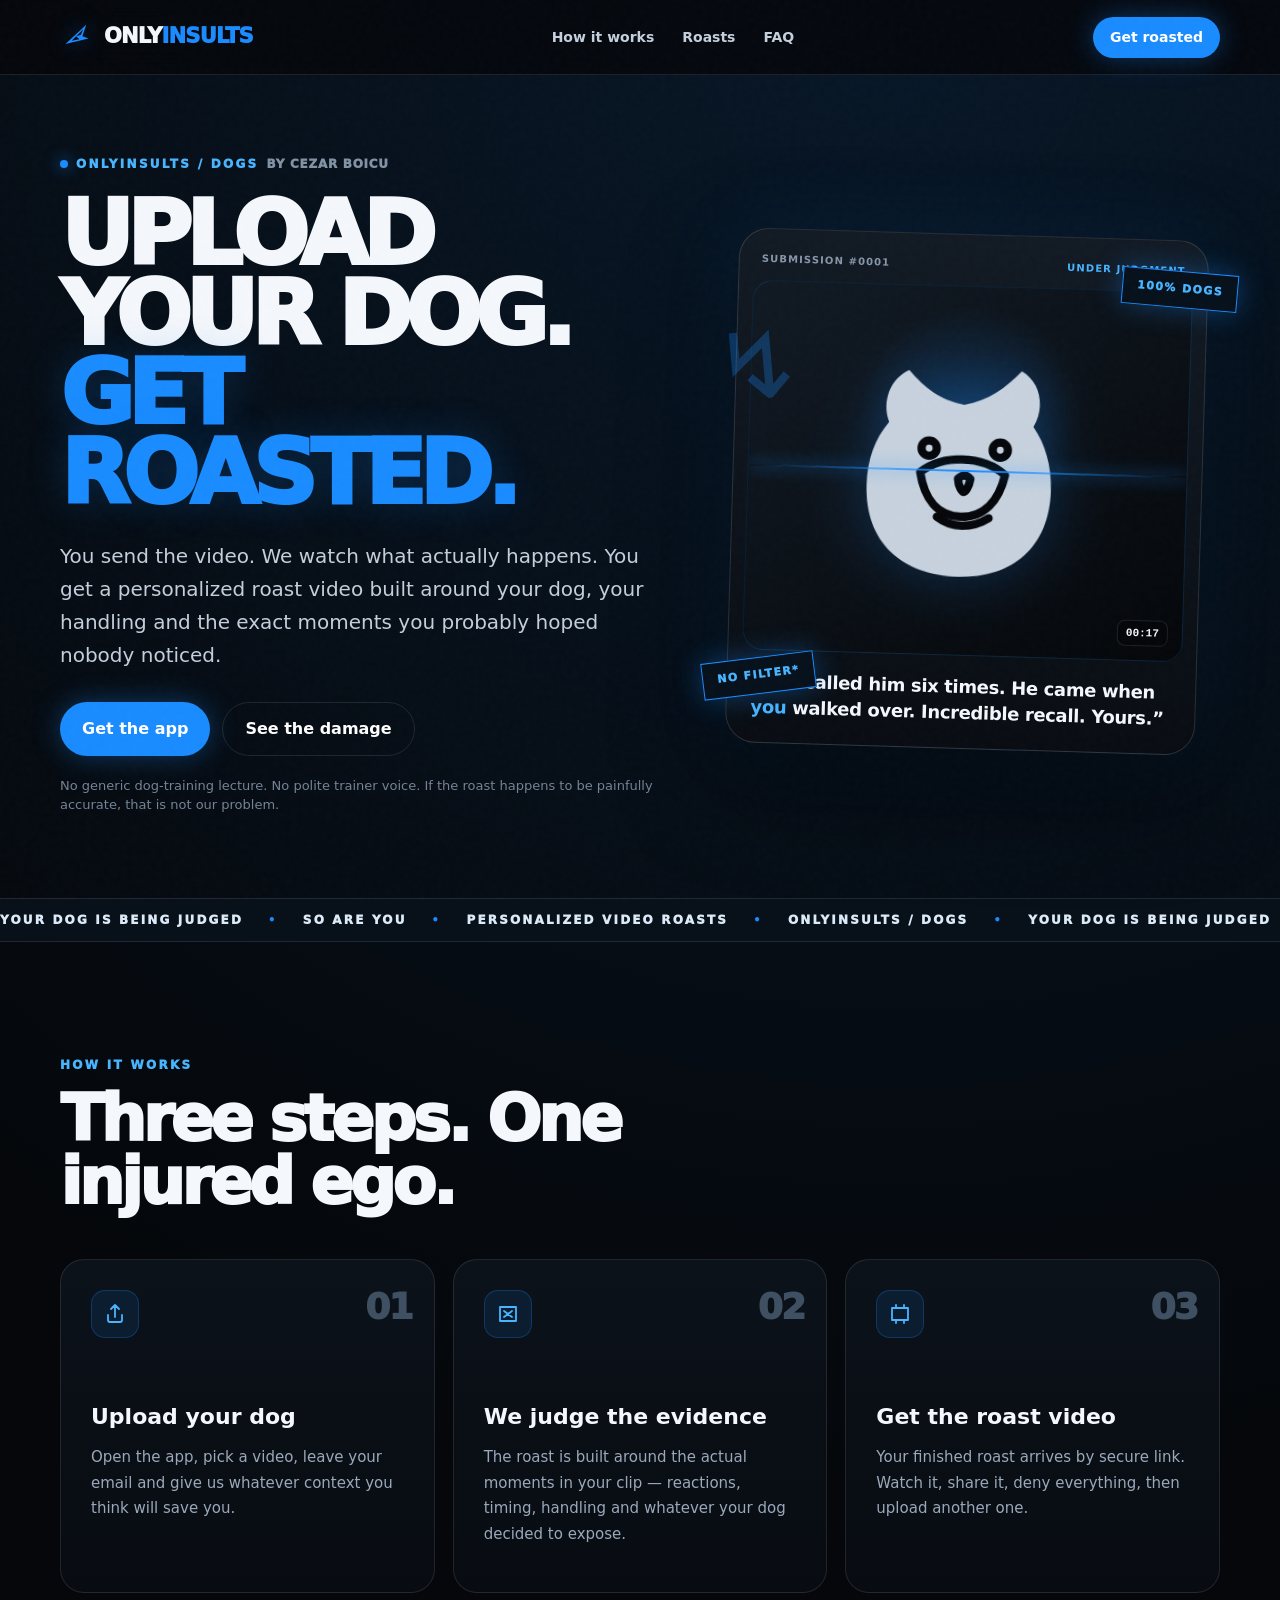
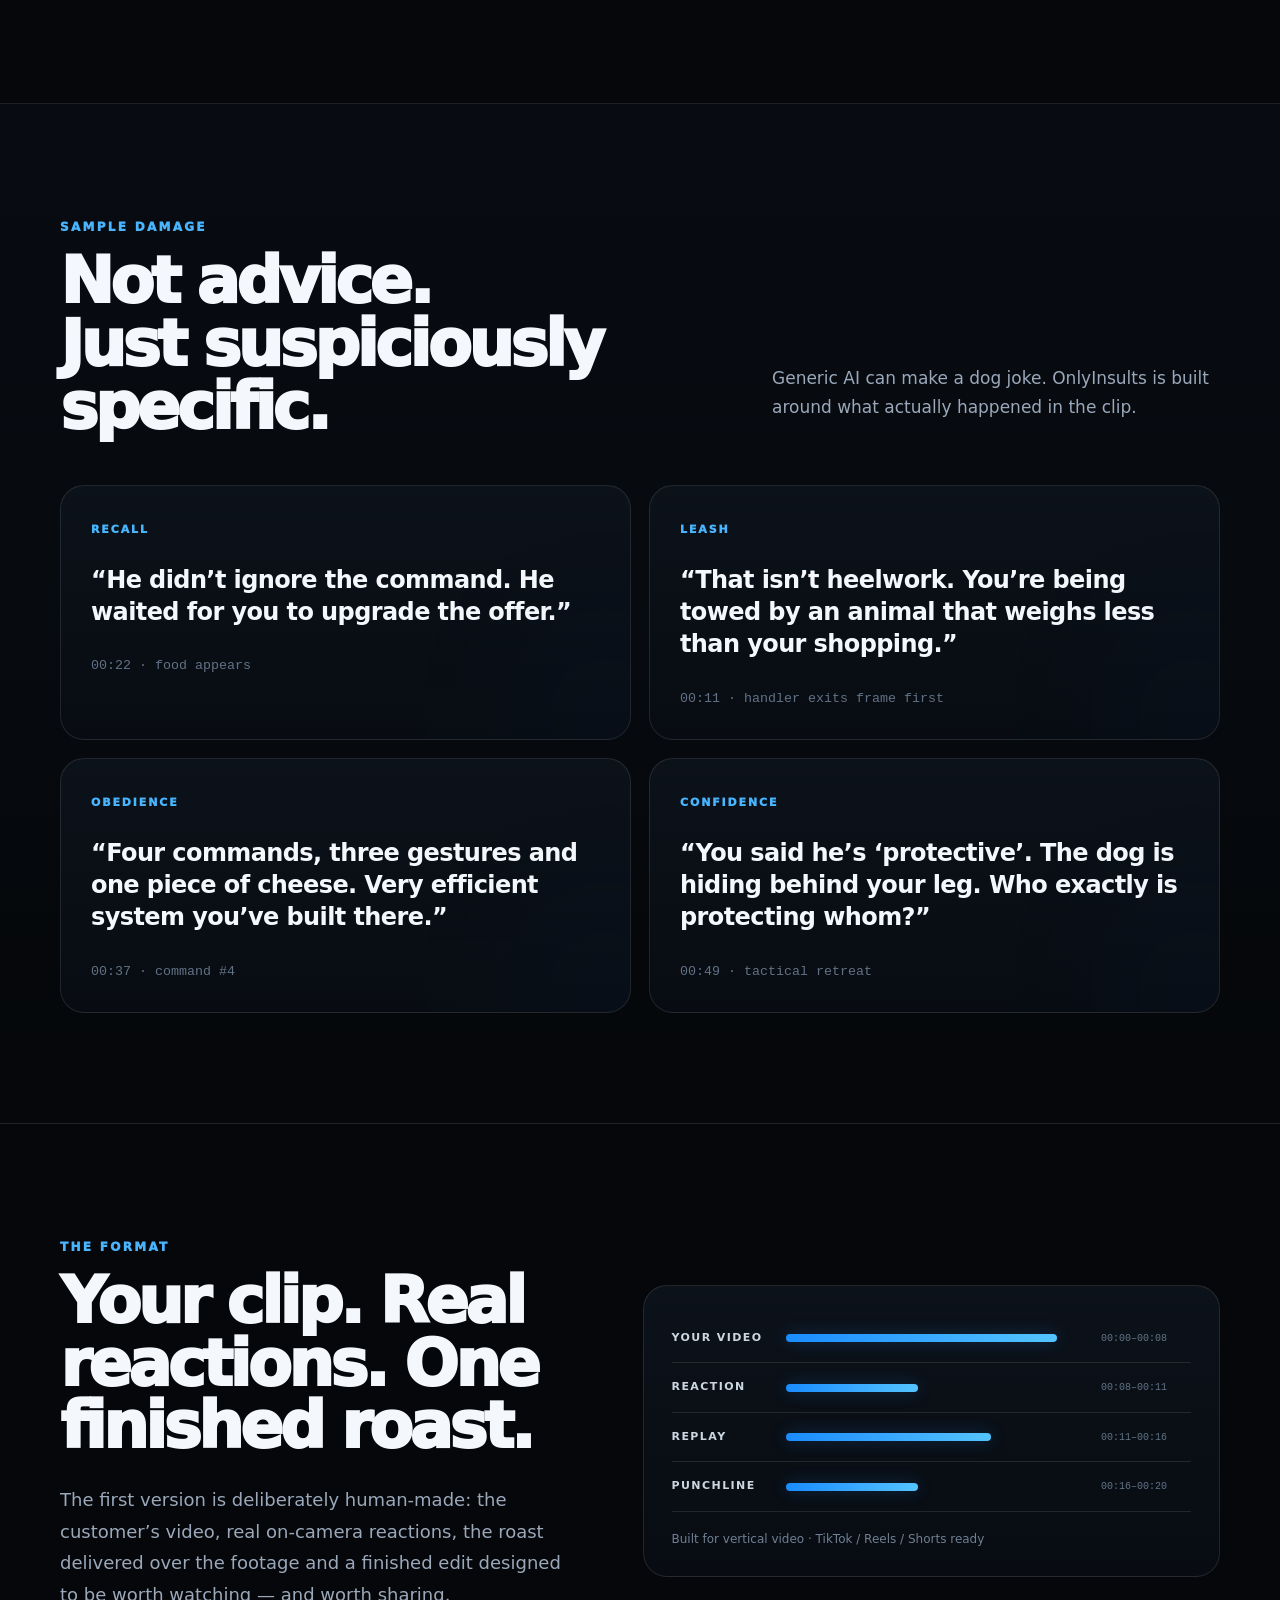
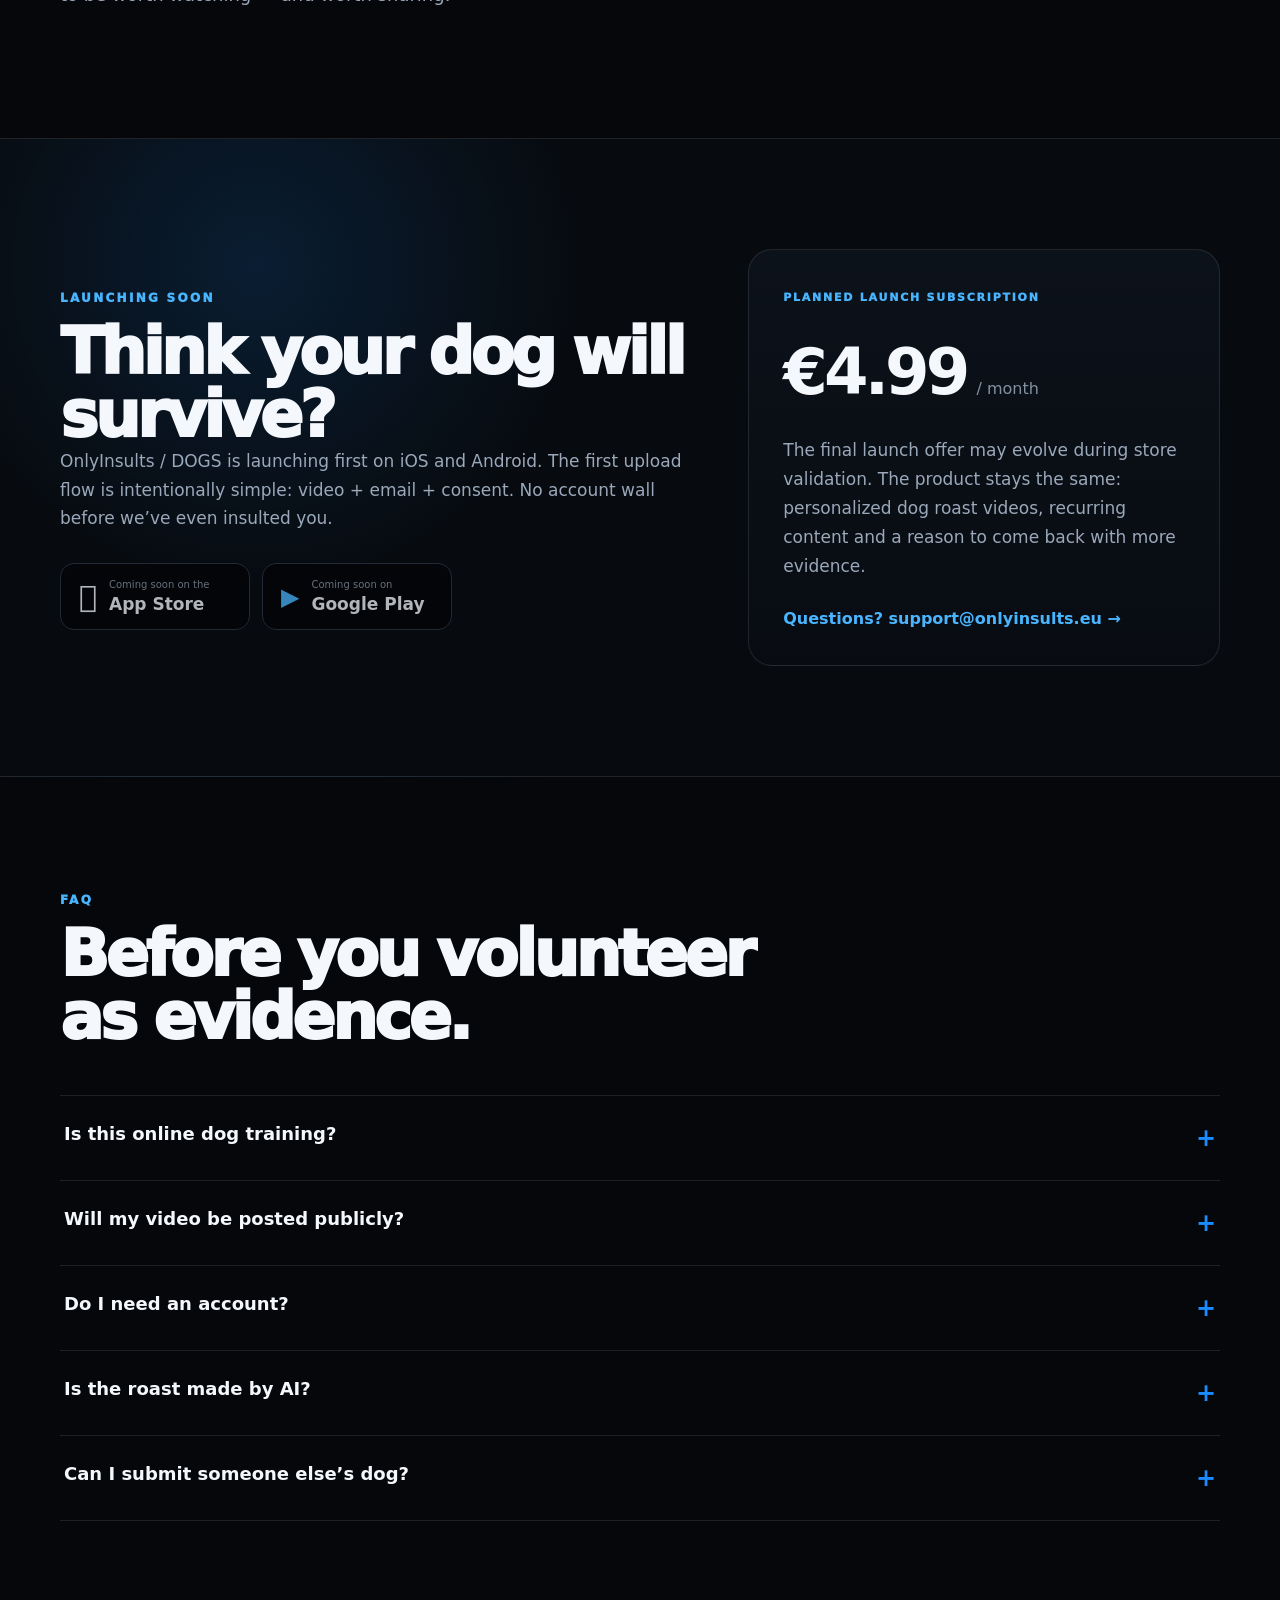
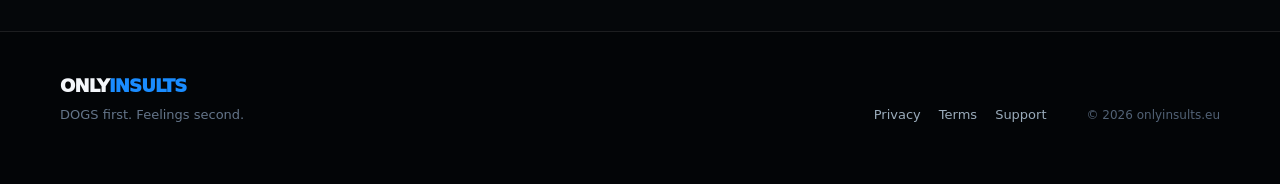
==== index.html @ 819aa858 "Add files via upload" ====
<!doctype html>
<html lang="en">
<head>
  <meta charset="utf-8" />
  <meta name="viewport" content="width=device-width, initial-scale=1" />
  <title>OnlyInsults — DOGS</title>
  <meta name="description" content="Upload your dog. Get roasted. Personalized dog roast videos by OnlyInsults." />
  <meta name="theme-color" content="#05070a" />
  <meta property="og:title" content="OnlyInsults — DOGS" />
  <meta property="og:description" content="Upload your dog. Get roasted." />
  <meta property="og:type" content="website" />
  <meta property="og:url" content="https://onlyinsults.eu/" />
  <link rel="icon" href="assets/favicon.svg" type="image/svg+xml" />
  <link rel="stylesheet" href="styles.css" />
</head>
<body>
  <div class="noise" aria-hidden="true"></div>
  <header class="nav-shell">
    <nav class="nav wrap" aria-label="Main navigation">
      <a class="brand" href="#top" aria-label="OnlyInsults home">
        <span class="brand-mark" aria-hidden="true">
          <svg viewBox="0 0 44 44" role="img"><path d="M7 31 34 6l-5 15 8 3-30 7Zm20-12 3-7L15 27l10-2-4-4 6-2Z"/></svg>
        </span>
        <span class="brand-type">ONLY<span>INSULTS</span></span>
      </a>
      <div class="nav-links">
        <a href="#how">How it works</a>
        <a href="#examples">Roasts</a>
        <a href="#faq">FAQ</a>
      </div>
      <a class="button button-small" href="#download">Get roasted</a>
    </nav>
  </header>

  <main id="top">
    <section class="hero wrap">
      <div class="hero-copy">
        <div class="eyebrow"><span class="dot"></span> ONLYINSULTS / DOGS <span class="muted">by Cezar Boicu</span></div>
        <h1>UPLOAD YOUR DOG.<br><span>GET ROASTED.</span></h1>
        <p class="hero-lead">You send the video. We watch what actually happens. You get a personalized roast video built around your dog, your handling and the exact moments you probably hoped nobody noticed.</p>
        <div class="hero-actions">
          <a class="button" href="#download">Get the app</a>
          <a class="button button-ghost" href="#examples">See the damage</a>
        </div>
        <p class="microcopy">No generic dog-training lecture. No polite trainer voice. If the roast happens to be painfully accurate, that is not our problem.</p>
      </div>

      <div class="hero-art" aria-label="OnlyInsults dog roast concept">
        <div class="video-card card-main">
          <div class="video-top"><span>SUBMISSION #0001</span><span class="live">UNDER JUDGMENT</span></div>
          <div class="dog-stage">
            <svg class="dog-svg" viewBox="0 0 520 360" aria-hidden="true">
              <path d="M145 112c-12-30 0-63 27-76 24 26 45 42 81 48 35-7 59-26 82-51 28 15 35 52 19 80 18 25 28 55 28 92 0 81-52 128-130 128-82 0-137-46-137-129 0-37 10-67 30-92Z"/>
              <path class="dog-cut" d="M192 183c16-13 35-20 60-20 26 0 47 7 63 21-8 38-29 62-62 62-34 0-54-24-61-63Z"/>
              <circle class="dog-cut" cx="204" cy="148" r="11"/><circle class="dog-cut" cx="307" cy="148" r="11"/>
              <path class="dog-cut" d="M247 191c6-6 12-7 18 0-2 13-7 19-9 19s-8-6-9-19Zm-29 56c22 16 51 16 75 0"/>
            </svg>
            <div class="scan-line"></div>
            <div class="timecode">00:17</div>
          </div>
          <div class="roast-caption">“You called him six times. He came when <em>you</em> walked over. Incredible recall. Yours.”</div>
        </div>
        <div class="sticker sticker-one">100% DOGS</div>
        <div class="sticker sticker-two">NO FILTER*</div>
        <div class="scribble" aria-hidden="true">↯</div>
      </div>
    </section>

    <section class="ticker" aria-label="OnlyInsults slogans">
      <div class="ticker-track">
        <span>YOUR DOG IS BEING JUDGED</span><b>•</b><span>SO ARE YOU</span><b>•</b><span>PERSONALIZED VIDEO ROASTS</span><b>•</b><span>ONLYINSULTS / DOGS</span><b>•</b>
        <span>YOUR DOG IS BEING JUDGED</span><b>•</b><span>SO ARE YOU</span><b>•</b><span>PERSONALIZED VIDEO ROASTS</span><b>•</b><span>ONLYINSULTS / DOGS</span><b>•</b>
      </div>
    </section>

    <section class="section wrap" id="how">
      <div class="section-heading">
        <span class="kicker">HOW IT WORKS</span>
        <h2>Three steps. One injured ego.</h2>
      </div>
      <div class="steps-grid">
        <article class="step-card">
          <span class="step-no">01</span>
          <div class="icon-box" aria-hidden="true">
            <svg viewBox="0 0 24 24"><path d="M12 3v12m0-12 4 4m-4-4L8 7M5 13v5a2 2 0 0 0 2 2h10a2 2 0 0 0 2-2v-5"/></svg>
          </div>
          <h3>Upload your dog</h3>
          <p>Open the app, pick a video, leave your email and give us whatever context you think will save you.</p>
        </article>
        <article class="step-card">
          <span class="step-no">02</span>
          <div class="icon-box" aria-hidden="true">
            <svg viewBox="0 0 24 24"><path d="M4 5h16v14H4zM8 9l8 6M16 9l-8 6"/></svg>
          </div>
          <h3>We judge the evidence</h3>
          <p>The roast is built around the actual moments in your clip — reactions, timing, handling and whatever your dog decided to expose.</p>
        </article>
        <article class="step-card">
          <span class="step-no">03</span>
          <div class="icon-box" aria-hidden="true">
            <svg viewBox="0 0 24 24"><path d="M4 6h16v12H4zM8 3v3m8-3v3M8 21v-3m8 3v-3"/></svg>
          </div>
          <h3>Get the roast video</h3>
          <p>Your finished roast arrives by secure link. Watch it, share it, deny everything, then upload another one.</p>
        </article>
      </div>
    </section>

    <section class="section section-dark" id="examples">
      <div class="wrap">
        <div class="section-heading split-heading">
          <div>
            <span class="kicker">SAMPLE DAMAGE</span>
            <h2>Not advice.<br>Just suspiciously specific.</h2>
          </div>
          <p>Generic AI can make a dog joke. OnlyInsults is built around what actually happened in the clip.</p>
        </div>
        <div class="roast-grid">
          <article class="roast-card"><span>RECALL</span><p>“He didn’t ignore the command. He waited for you to upgrade the offer.”</p><small>00:22 · food appears</small></article>
          <article class="roast-card"><span>LEASH</span><p>“That isn’t heelwork. You’re being towed by an animal that weighs less than your shopping.”</p><small>00:11 · handler exits frame first</small></article>
          <article class="roast-card"><span>OBEDIENCE</span><p>“Four commands, three gestures and one piece of cheese. Very efficient system you’ve built there.”</p><small>00:37 · command #4</small></article>
          <article class="roast-card"><span>CONFIDENCE</span><p>“You said he’s ‘protective’. The dog is hiding behind your leg. Who exactly is protecting whom?”</p><small>00:49 · tactical retreat</small></article>
        </div>
      </div>
    </section>

    <section class="section wrap">
      <div class="format-grid">
        <div>
          <span class="kicker">THE FORMAT</span>
          <h2>Your clip. Real reactions. One finished roast.</h2>
          <p class="body-copy">The first version is deliberately human-made: the customer’s video, real on-camera reactions, the roast delivered over the footage and a finished edit designed to be worth watching — and worth sharing.</p>
        </div>
        <div class="timeline-card">
          <div class="timeline-row"><strong>YOUR VIDEO</strong><div class="bar long"></div><span>00:00–00:08</span></div>
          <div class="timeline-row"><strong>REACTION</strong><div class="bar short"></div><span>00:08–00:11</span></div>
          <div class="timeline-row"><strong>REPLAY</strong><div class="bar medium"></div><span>00:11–00:16</span></div>
          <div class="timeline-row"><strong>PUNCHLINE</strong><div class="bar short"></div><span>00:16–00:20</span></div>
          <div class="timeline-footer">Built for vertical video · TikTok / Reels / Shorts ready</div>
        </div>
      </div>
    </section>

    <section class="section launch-section" id="download">
      <div class="wrap launch-grid">
        <div>
          <span class="kicker">LAUNCHING SOON</span>
          <h2>Think your dog will survive?</h2>
          <p>OnlyInsults / DOGS is launching first on iOS and Android. The first upload flow is intentionally simple: video + email + consent. No account wall before we’ve even insulted you.</p>
          <div class="store-buttons">
            <a class="store-button is-disabled" id="app-store-link" href="#" aria-disabled="true"><span class="store-icon"></span><span><small>Coming soon on the</small><strong>App Store</strong></span></a>
            <a class="store-button is-disabled" id="play-store-link" href="#" aria-disabled="true"><span class="play-triangle">▶</span><span><small>Coming soon on</small><strong>Google Play</strong></span></a>
          </div>
        </div>
        <div class="price-card">
          <span>PLANNED LAUNCH SUBSCRIPTION</span>
          <div class="price"><strong id="launch-price">€4.99</strong><em>/ month</em></div>
          <p>The final launch offer may evolve during store validation. The product stays the same: personalized dog roast videos, recurring content and a reason to come back with more evidence.</p>
          <a class="text-link" href="mailto:support@onlyinsults.eu" id="support-link">Questions? support@onlyinsults.eu →</a>
        </div>
      </div>
    </section>

    <section class="section wrap" id="faq">
      <div class="section-heading">
        <span class="kicker">FAQ</span>
        <h2>Before you volunteer as evidence.</h2>
      </div>
      <div class="faq-list">
        <details><summary>Is this online dog training?</summary><p>No. You are buying entertainment: a personalized roast based on your own video. If something in the roast makes you suddenly reconsider what you’re doing, that is between you and your conscience.</p></details>
        <details><summary>Will my video be posted publicly?</summary><p>Not unless you separately opt in. Permission to process your submission and permission to feature it publicly are treated as separate choices.</p></details>
        <details><summary>Do I need an account?</summary><p>Not for the first MVP flow. The plan is video + email + consent, with the finished roast delivered by a secure link. Accounts can come later for history, subscriptions and repeat uploads.</p></details>
        <details><summary>Is the roast made by AI?</summary><p>At launch, the finished roast is human-produced. Automation will be introduced gradually as the reaction library and video-understanding system become good enough to preserve the style instead of flattening it.</p></details>
        <details><summary>Can I submit someone else’s dog?</summary><p>Only upload material you have the right to submit. The app will require confirmation that you are allowed to provide the video for processing.</p></details>
      </div>
    </section>
  </main>

  <footer class="footer">
    <div class="wrap footer-grid">
      <div>
        <a class="brand footer-brand" href="#top"><span class="brand-type">ONLY<span>INSULTS</span></span></a>
        <p>DOGS first. Feelings second.</p>
      </div>
      <div class="footer-links">
        <a href="privacy.html">Privacy</a>
        <a href="terms.html">Terms</a>
        <a href="support.html">Support</a>
      </div>
      <div class="footer-domain">© <span id="year"></span> <span id="domain">onlyinsults.eu</span></div>
    </div>
  </footer>

  <script src="site-config.js"></script>
  <script src="script.js"></script>
</body>
</html>
---- styles.css ----
:root{
  --bg:#05070a;
  --bg2:#0a0f16;
  --panel:#0c121a;
  --panel2:#111a25;
  --text:#f4f7fb;
  --muted:#9aa8ba;
  --blue:#1a8cff;
  --blue2:#49b5ff;
  --line:rgba(255,255,255,.1);
  --glow:0 0 28px rgba(26,140,255,.35);
  --radius:24px;
}
*{box-sizing:border-box}
html{scroll-behavior:smooth}
body{margin:0;background:radial-gradient(circle at 70% 0%,rgba(26,140,255,.12),transparent 30%),var(--bg);color:var(--text);font-family:Inter,ui-sans-serif,system-ui,-apple-system,BlinkMacSystemFont,"Segoe UI",sans-serif;line-height:1.5;overflow-x:hidden}
a{color:inherit;text-decoration:none}
.wrap{width:min(1160px,calc(100% - 40px));margin:0 auto}
.noise{position:fixed;inset:0;pointer-events:none;opacity:.025;z-index:999;background-image:url("data:image/svg+xml,%3Csvg viewBox='0 0 180 180' xmlns='http://www.w3.org/2000/svg'%3E%3Cfilter id='n'%3E%3CfeTurbulence type='fractalNoise' baseFrequency='.85' numOctaves='3' stitchTiles='stitch'/%3E%3C/filter%3E%3Crect width='100%25' height='100%25' filter='url(%23n)' opacity='.8'/%3E%3C/svg%3E")}
.nav-shell{position:sticky;top:0;z-index:30;background:rgba(5,7,10,.8);backdrop-filter:blur(18px);border-bottom:1px solid var(--line)}
.nav{height:74px;display:flex;align-items:center;justify-content:space-between;gap:24px}
.brand{display:inline-flex;align-items:center;gap:10px;font-weight:950;letter-spacing:-.05em}
.brand-mark{width:34px;height:34px;display:grid;place-items:center;filter:drop-shadow(0 0 10px rgba(26,140,255,.5))}
.brand-mark svg{width:34px;height:34px;fill:var(--blue)}
.brand-type{font-size:21px}.brand-type span{color:var(--blue)}
.nav-links{display:flex;gap:28px;color:#c5d0dd;font-size:14px;font-weight:700}
.nav-links a:hover{color:#fff}
.button{display:inline-flex;align-items:center;justify-content:center;border-radius:999px;background:var(--blue);padding:14px 22px;font-weight:900;color:#fff;box-shadow:var(--glow);transition:.2s transform,.2s background}
.button:hover{transform:translateY(-2px);background:var(--blue2)}
.button-small{padding:10px 17px;font-size:14px}
.button-ghost{background:transparent;border:1px solid var(--line);box-shadow:none}.button-ghost:hover{background:rgba(255,255,255,.06)}
.hero{min-height:760px;display:grid;grid-template-columns:1.08fr .92fr;align-items:center;gap:60px;padding:80px 0 70px}
.eyebrow,.kicker{font-size:12px;letter-spacing:.19em;font-weight:950;color:var(--blue2);text-transform:uppercase}.eyebrow{display:flex;align-items:center;gap:8px}.eyebrow .muted{color:#8292a5;letter-spacing:.06em}.dot{width:8px;height:8px;border-radius:99px;background:var(--blue);box-shadow:0 0 16px var(--blue)}
h1,h2,h3,p{margin-top:0}h1{font-size:clamp(60px,7vw,108px);line-height:.89;letter-spacing:-.075em;margin:22px 0 26px;font-weight:1000}h1 span{color:var(--blue);text-shadow:0 0 40px rgba(26,140,255,.22)}
.hero-lead{font-size:20px;line-height:1.65;color:#c4cfdb;max-width:670px}.hero-actions{display:flex;gap:12px;margin-top:30px}.microcopy{color:#748396;font-size:13px;margin-top:20px;max-width:630px}
.hero-art{position:relative;min-height:600px;display:grid;place-items:center}.video-card{width:min(100%,470px);background:linear-gradient(180deg,#121a24,#090d13);border:1px solid rgba(255,255,255,.13);border-radius:30px;padding:14px;box-shadow:0 36px 100px rgba(0,0,0,.55),0 0 80px rgba(26,140,255,.12);transform:rotate(1.7deg)}
.video-top{display:flex;justify-content:space-between;padding:8px 8px 14px;color:#8697a9;font-size:10px;font-weight:900;letter-spacing:.11em}.live{color:var(--blue2)}
.dog-stage{height:370px;border-radius:20px;background:radial-gradient(circle at 50% 35%,rgba(26,140,255,.24),transparent 34%),linear-gradient(145deg,#111a24,#05070a);position:relative;display:grid;place-items:center;overflow:hidden;border:1px solid rgba(26,140,255,.14)}
.dog-svg{width:82%;filter:drop-shadow(0 0 30px rgba(26,140,255,.25));fill:#c7d2de}.dog-svg .dog-cut{fill:none;stroke:#05070a;stroke-width:12;stroke-linecap:round;stroke-linejoin:round}.scan-line{position:absolute;left:0;right:0;height:2px;background:linear-gradient(90deg,transparent,var(--blue),transparent);box-shadow:0 0 16px var(--blue);animation:scan 3.8s linear infinite}@keyframes scan{0%{top:8%}50%{top:82%}100%{top:8%}}.timecode{position:absolute;right:14px;bottom:14px;background:#05070acc;border:1px solid var(--line);padding:6px 8px;border-radius:8px;font:700 11px ui-monospace,SFMono-Regular,Menlo,monospace}.roast-caption{font-size:18px;font-weight:850;line-height:1.45;padding:18px 10px 8px;letter-spacing:-.02em}.roast-caption em{color:var(--blue2);font-style:normal}.sticker{position:absolute;border:1px solid var(--blue);color:var(--blue2);background:#07111c;padding:9px 14px;font-size:11px;font-weight:1000;letter-spacing:.13em;box-shadow:var(--glow)}.sticker-one{top:80px;right:-18px;transform:rotate(5deg)}.sticker-two{bottom:98px;left:-12px;transform:rotate(-7deg)}.scribble{position:absolute;font-size:100px;color:var(--blue);left:2px;top:100px;opacity:.28;transform:rotate(-15deg)}
.ticker{overflow:hidden;border-block:1px solid var(--line);background:#08101a;padding:12px 0;color:#dce9f7}.ticker-track{display:flex;gap:25px;width:max-content;white-space:nowrap;font-size:12px;letter-spacing:.18em;font-weight:950;animation:ticker 28s linear infinite}.ticker-track b{color:var(--blue)}@keyframes ticker{to{transform:translateX(-50%)}}
.section{padding:110px 0}.section-dark{background:linear-gradient(180deg,#080c12,#05070a);border-block:1px solid var(--line)}.section-heading{max-width:760px;margin-bottom:46px}.section-heading h2,.format-grid h2,.launch-grid h2{font-size:clamp(38px,5vw,68px);line-height:.98;letter-spacing:-.055em;margin:12px 0 0;font-weight:1000}.steps-grid{display:grid;grid-template-columns:repeat(3,1fr);gap:18px}.step-card,.roast-card,.timeline-card,.price-card{background:linear-gradient(180deg,var(--panel),#080c12);border:1px solid var(--line);border-radius:var(--radius)}.step-card{padding:30px;position:relative;min-height:330px}.step-no{position:absolute;right:22px;top:20px;color:#3f5062;font-weight:1000;font-size:36px;letter-spacing:-.05em}.icon-box{width:48px;height:48px;border-radius:14px;background:rgba(26,140,255,.1);border:1px solid rgba(26,140,255,.25);display:grid;place-items:center;margin-bottom:62px}.icon-box svg{width:24px;height:24px;fill:none;stroke:var(--blue2);stroke-width:1.8;stroke-linecap:round;stroke-linejoin:round}.step-card h3{font-size:22px;margin-bottom:12px}.step-card p{color:var(--muted);font-size:15px;line-height:1.7}.split-heading{max-width:none;display:grid;grid-template-columns:1.2fr .8fr;gap:40px;align-items:end}.split-heading>p{color:var(--muted);font-size:17px;line-height:1.7;max-width:470px}.roast-grid{display:grid;grid-template-columns:repeat(2,1fr);gap:18px}.roast-card{padding:30px;min-height:220px;position:relative;overflow:hidden}.roast-card:after{content:"";position:absolute;width:150px;height:150px;border-radius:50%;background:var(--blue);filter:blur(90px);opacity:.08;right:-50px;bottom:-50px}.roast-card>span{font-size:11px;letter-spacing:.17em;color:var(--blue2);font-weight:950}.roast-card p{font-size:24px;line-height:1.35;font-weight:850;letter-spacing:-.025em;margin:24px 0}.roast-card small{color:#627286;font-family:ui-monospace,SFMono-Regular,Menlo,monospace}.format-grid{display:grid;grid-template-columns:.95fr 1.05fr;gap:60px;align-items:center}.body-copy{color:var(--muted);font-size:18px;line-height:1.75;margin-top:26px}.timeline-card{padding:28px}.timeline-row{display:grid;grid-template-columns:100px 1fr 90px;gap:14px;align-items:center;padding:16px 0;border-bottom:1px solid var(--line)}.timeline-row strong{font-size:11px;letter-spacing:.13em;color:#cdd7e2}.timeline-row span{font-size:10px;color:#617286;font-family:ui-monospace,SFMono-Regular,Menlo,monospace}.bar{height:8px;border-radius:999px;background:linear-gradient(90deg,var(--blue),#54c4ff);box-shadow:0 0 16px rgba(26,140,255,.25)}.bar.short{width:44%}.bar.medium{width:68%}.bar.long{width:90%}.timeline-footer{padding-top:18px;color:#6f8094;font-size:12px}.launch-section{background:radial-gradient(circle at 20% 20%,rgba(26,140,255,.14),transparent 28%),#070b10;border-block:1px solid var(--line)}.launch-grid{display:grid;grid-template-columns:1.15fr .85fr;gap:50px;align-items:center}.launch-grid>div>p{color:var(--muted);font-size:17px;line-height:1.7;max-width:680px}.store-buttons{display:flex;gap:12px;flex-wrap:wrap;margin-top:30px}.store-button{display:flex;align-items:center;gap:12px;background:#020305;border:1px solid #2b3643;border-radius:14px;padding:10px 18px;min-width:190px}.store-button small{display:block;color:#8b98a8;font-size:10px}.store-button strong{font-size:17px}.store-icon{font-size:30px}.play-triangle{font-size:24px;color:var(--blue2)}.is-disabled{opacity:.72;cursor:not-allowed}.price-card{padding:34px}.price-card>span{font-size:11px;letter-spacing:.16em;color:var(--blue2);font-weight:950}.price{display:flex;align-items:baseline;gap:10px;margin:16px 0}.price strong{font-size:64px;letter-spacing:-.06em}.price em{font-style:normal;color:#8190a2}.price-card p{color:var(--muted);line-height:1.7}.text-link{display:inline-block;margin-top:10px;color:var(--blue2);font-weight:800}.faq-list{border-top:1px solid var(--line)}details{border-bottom:1px solid var(--line);padding:0}summary{list-style:none;cursor:pointer;padding:24px 4px;font-weight:850;font-size:18px;display:flex;justify-content:space-between;gap:20px}summary::-webkit-details-marker{display:none}summary:after{content:"+";color:var(--blue);font-size:24px}details[open] summary:after{content:"–"}details p{max-width:850px;color:var(--muted);padding:0 4px 26px;line-height:1.75}.footer{padding:40px 0 60px;border-top:1px solid var(--line);background:#030507}.footer-grid{display:grid;grid-template-columns:1fr auto auto;gap:40px;align-items:end}.footer p{color:#64758a;font-size:13px;margin:6px 0 0}.footer-links{display:flex;gap:18px;font-size:13px;color:#9aabba}.footer-domain{font-size:12px;color:#526276}.footer-brand .brand-type{font-size:18px}
@media (max-width:980px){.nav-links{display:none}.hero{grid-template-columns:1fr;gap:30px;padding-top:60px}.hero-art{min-height:540px}.steps-grid{grid-template-columns:1fr}.step-card{min-height:auto}.icon-box{margin-bottom:35px}.split-heading,.format-grid,.launch-grid{grid-template-columns:1fr}.roast-grid{grid-template-columns:1fr}.footer-grid{grid-template-columns:1fr}.footer-links{order:2}.footer-domain{order:3}}
@media (max-width:600px){.wrap{width:min(100% - 26px,1160px)}.nav{height:66px}.button-small{display:none}.brand-type{font-size:18px}.hero{min-height:auto;padding:48px 0 42px}.hero h1{font-size:56px}.hero-lead{font-size:17px}.hero-actions{flex-direction:column;align-items:stretch}.hero-art{min-height:440px}.video-card{border-radius:22px}.dog-stage{height:270px}.sticker-one{right:3px}.sticker-two{left:2px;bottom:75px}.section{padding:78px 0}.section-heading h2,.format-grid h2,.launch-grid h2{font-size:42px}.roast-card p{font-size:21px}.timeline-row{grid-template-columns:80px 1fr}.timeline-row span{display:none}.price strong{font-size:54px}.store-button{width:100%}.footer{padding-bottom:42px}}
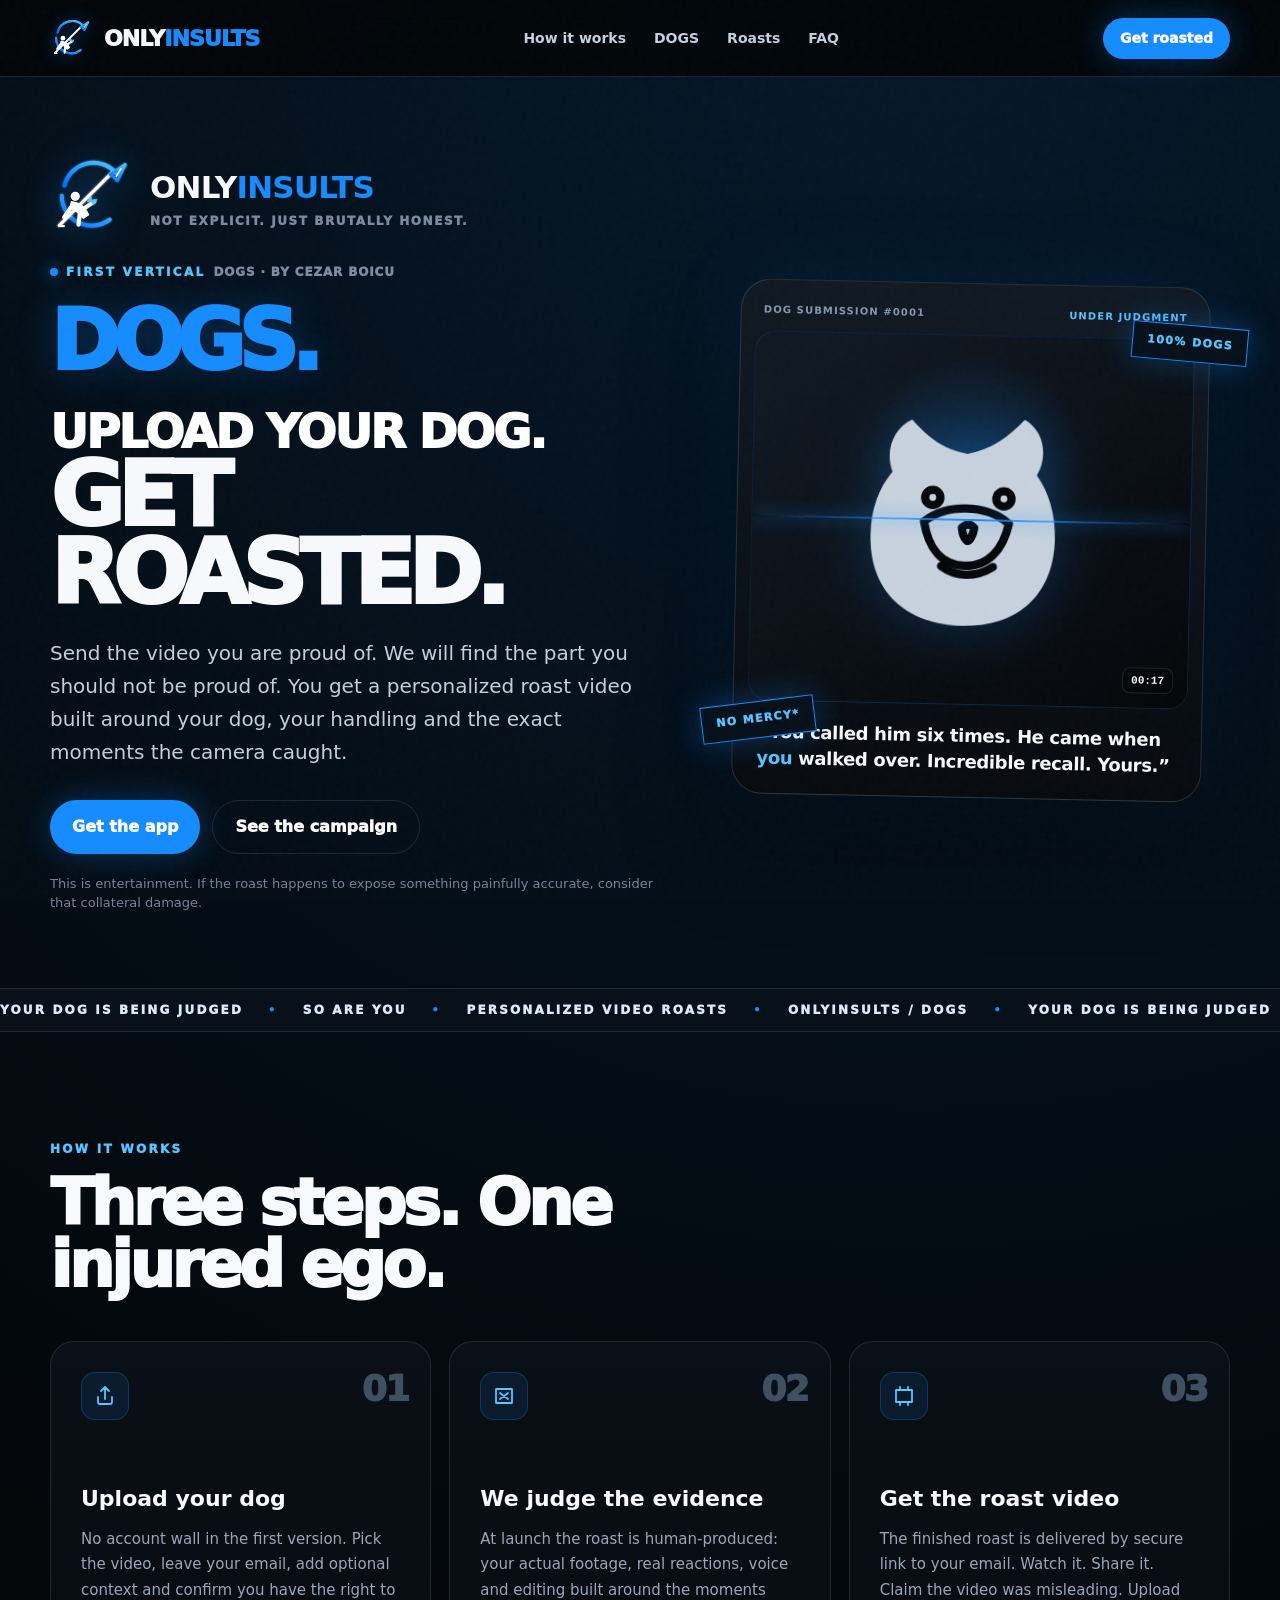
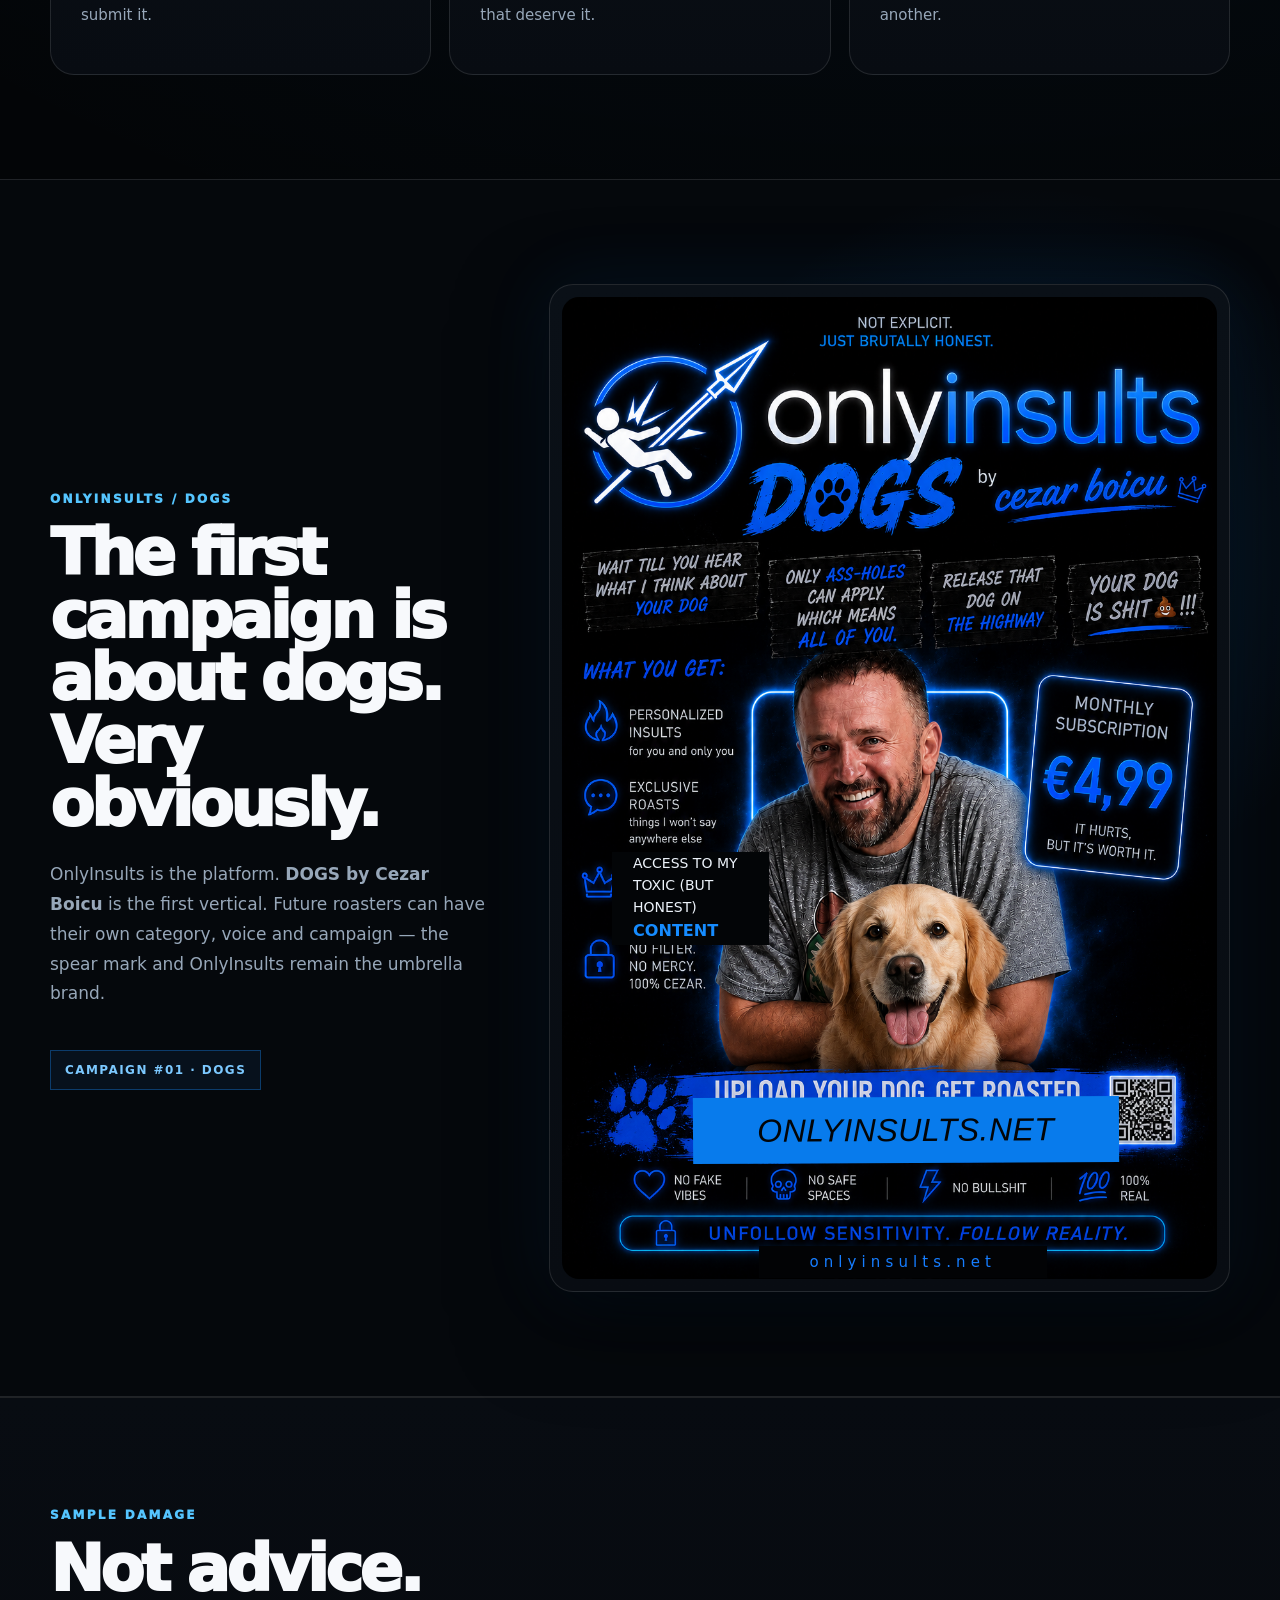
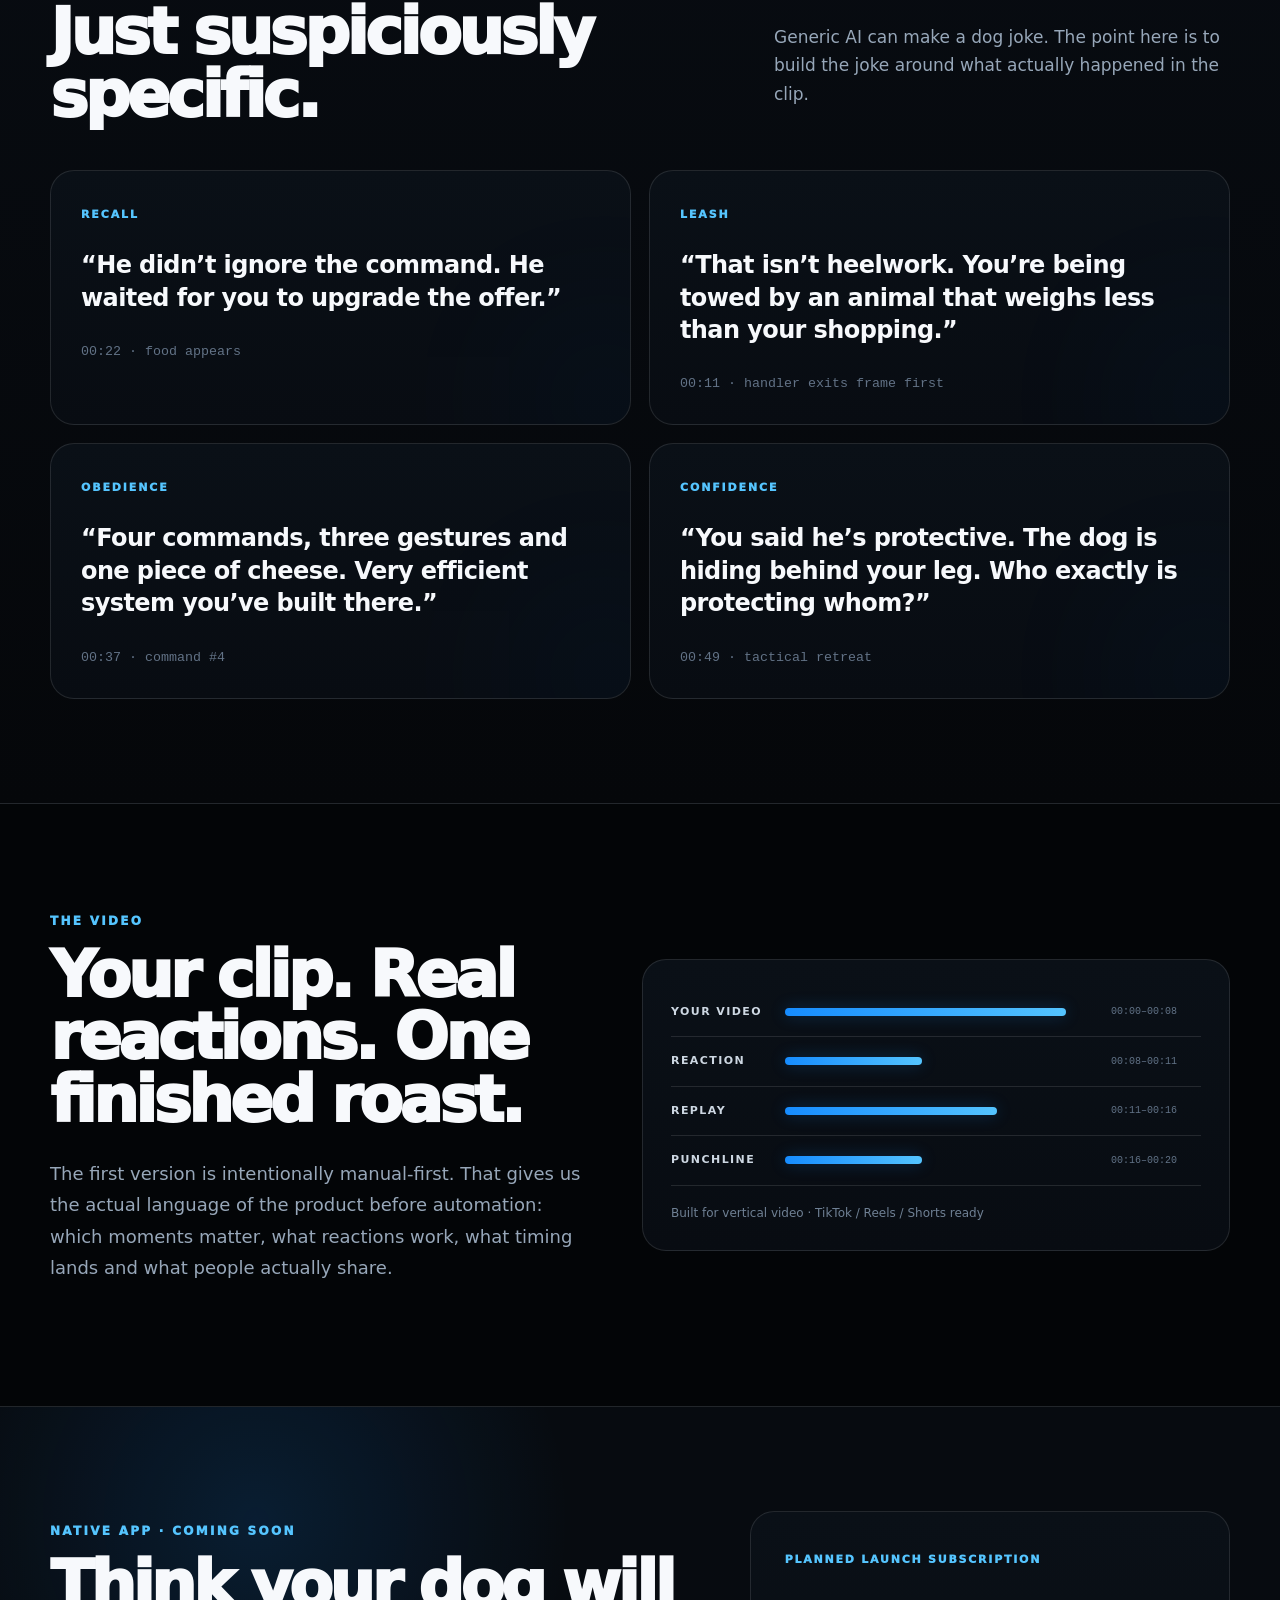
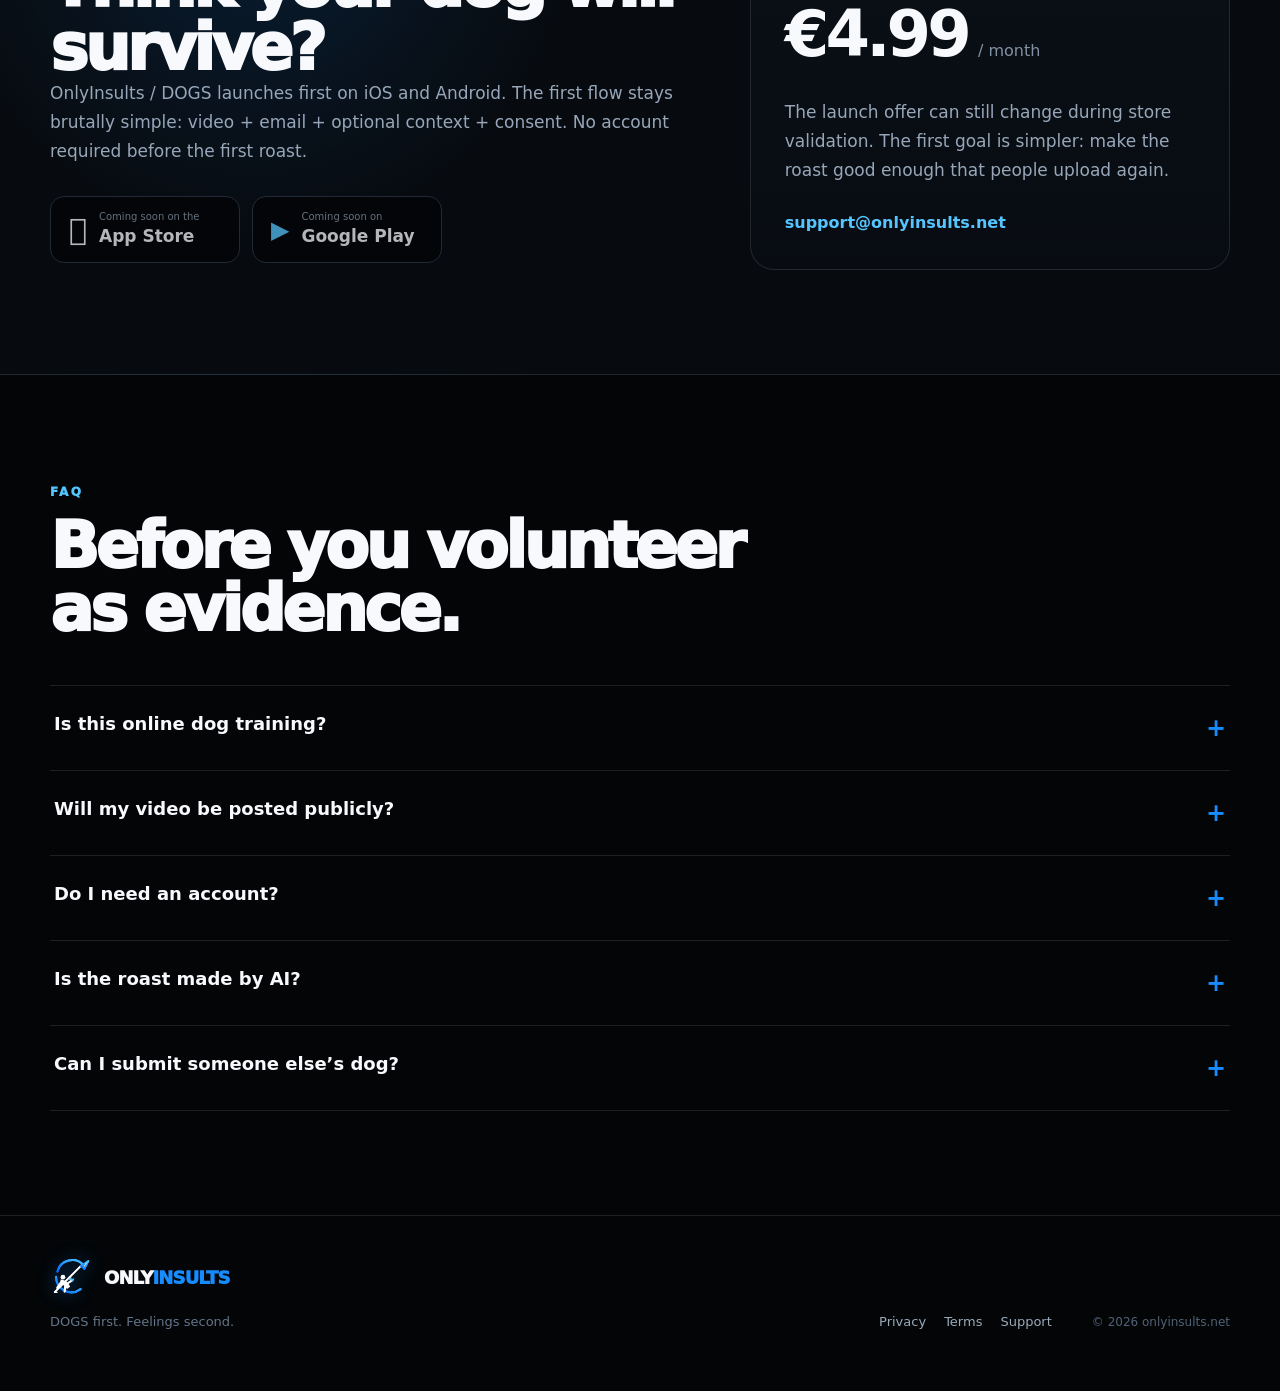
==== commit 2d6c22ee: "all ready" ====
--- a/index.html
+++ b/index.html
@@ -3,13 +3,15 @@
 <head>
   <meta charset="utf-8" />
   <meta name="viewport" content="width=device-width, initial-scale=1" />
-  <title>OnlyInsults — DOGS</title>
-  <meta name="description" content="Upload your dog. Get roasted. Personalized dog roast videos by OnlyInsults." />
-  <meta name="theme-color" content="#05070a" />
+  <title>OnlyInsults — DOGS | Upload Your Dog. Get Roasted.</title>
+  <meta name="description" content="OnlyInsults DOGS: upload your dog video and get a personalized roast video. DOGS by Cezar Boicu." />
+  <meta name="theme-color" content="#030507" />
   <meta property="og:title" content="OnlyInsults — DOGS" />
   <meta property="og:description" content="Upload your dog. Get roasted." />
   <meta property="og:type" content="website" />
-  <meta property="og:url" content="https://onlyinsults.eu/" />
+  <meta property="og:url" content="https://www.onlyinsults.net/" />
+  <meta property="og:image" content="https://www.onlyinsults.net/assets/og-card.svg" />
+  <link rel="canonical" href="https://www.onlyinsults.net/" />
   <link rel="icon" href="assets/favicon.svg" type="image/svg+xml" />
   <link rel="stylesheet" href="styles.css" />
 </head>
@@ -18,15 +20,11 @@
   <header class="nav-shell">
     <nav class="nav wrap" aria-label="Main navigation">
       <a class="brand" href="#top" aria-label="OnlyInsults home">
-        <span class="brand-mark" aria-hidden="true">
-          <svg viewBox="0 0 44 44" role="img"><path d="M7 31 34 6l-5 15 8 3-30 7Zm20-12 3-7L15 27l10-2-4-4 6-2Z"/></svg>
-        </span>
+        <img class="brand-mark-img" src="assets/logo-mark.svg" alt="" />
         <span class="brand-type">ONLY<span>INSULTS</span></span>
       </a>
       <div class="nav-links">
-        <a href="#how">How it works</a>
-        <a href="#examples">Roasts</a>
-        <a href="#faq">FAQ</a>
+        <a href="#how">How it works</a><a href="#poster">DOGS</a><a href="#examples">Roasts</a><a href="#faq">FAQ</a>
       </div>
       <a class="button button-small" href="#download">Get roasted</a>
     </nav>
@@ -35,163 +33,86 @@
   <main id="top">
     <section class="hero wrap">
       <div class="hero-copy">
-        <div class="eyebrow"><span class="dot"></span> ONLYINSULTS / DOGS <span class="muted">by Cezar Boicu</span></div>
-        <h1>UPLOAD YOUR DOG.<br><span>GET ROASTED.</span></h1>
-        <p class="hero-lead">You send the video. We watch what actually happens. You get a personalized roast video built around your dog, your handling and the exact moments you probably hoped nobody noticed.</p>
-        <div class="hero-actions">
-          <a class="button" href="#download">Get the app</a>
-          <a class="button button-ghost" href="#examples">See the damage</a>
+        <div class="brand-lockup">
+          <img src="assets/logo-mark.svg" alt="OnlyInsults spear logo" />
+          <div class="brand-lockup-text"><strong>ONLY<span>INSULTS</span></strong><small>NOT EXPLICIT. JUST BRUTALLY HONEST.</small></div>
         </div>
-        <p class="microcopy">No generic dog-training lecture. No polite trainer voice. If the roast happens to be painfully accurate, that is not our problem.</p>
+        <div class="eyebrow"><span class="dot"></span> FIRST VERTICAL <span class="muted">DOGS · by Cezar Boicu</span></div>
+        <h1><span class="dogs">DOGS.</span><br><span class="sub">UPLOAD YOUR DOG.</span><br>GET ROASTED.</h1>
+        <p class="hero-lead">Send the video you are proud of. We will find the part you should not be proud of. You get a personalized roast video built around your dog, your handling and the exact moments the camera caught.</p>
+        <div class="hero-actions"><a class="button" href="#download">Get the app</a><a class="button button-ghost" href="#poster">See the campaign</a></div>
+        <p class="microcopy">This is entertainment. If the roast happens to expose something painfully accurate, consider that collateral damage.</p>
       </div>
 
       <div class="hero-art" aria-label="OnlyInsults dog roast concept">
-        <div class="video-card card-main">
-          <div class="video-top"><span>SUBMISSION #0001</span><span class="live">UNDER JUDGMENT</span></div>
+        <div class="video-card">
+          <div class="video-top"><span>DOG SUBMISSION #0001</span><span class="live">UNDER JUDGMENT</span></div>
           <div class="dog-stage">
-            <svg class="dog-svg" viewBox="0 0 520 360" aria-hidden="true">
-              <path d="M145 112c-12-30 0-63 27-76 24 26 45 42 81 48 35-7 59-26 82-51 28 15 35 52 19 80 18 25 28 55 28 92 0 81-52 128-130 128-82 0-137-46-137-129 0-37 10-67 30-92Z"/>
-              <path class="dog-cut" d="M192 183c16-13 35-20 60-20 26 0 47 7 63 21-8 38-29 62-62 62-34 0-54-24-61-63Z"/>
-              <circle class="dog-cut" cx="204" cy="148" r="11"/><circle class="dog-cut" cx="307" cy="148" r="11"/>
-              <path class="dog-cut" d="M247 191c6-6 12-7 18 0-2 13-7 19-9 19s-8-6-9-19Zm-29 56c22 16 51 16 75 0"/>
-            </svg>
-            <div class="scan-line"></div>
-            <div class="timecode">00:17</div>
+            <svg class="dog-svg" viewBox="0 0 520 360" aria-hidden="true"><path d="M145 112c-12-30 0-63 27-76 24 26 45 42 81 48 35-7 59-26 82-51 28 15 35 52 19 80 18 25 28 55 28 92 0 81-52 128-130 128-82 0-137-46-137-129 0-37 10-67 30-92Z"/><path class="dog-cut" d="M192 183c16-13 35-20 60-20 26 0 47 7 63 21-8 38-29 62-62 62-34 0-54-24-61-63Z"/><circle class="dog-cut" cx="204" cy="148" r="11"/><circle class="dog-cut" cx="307" cy="148" r="11"/><path class="dog-cut" d="M247 191c6-6 12-7 18 0-2 13-7 19-9 19s-8-6-9-19Zm-29 56c22 16 51 16 75 0"/></svg>
+            <div class="scan-line"></div><div class="timecode">00:17</div>
           </div>
           <div class="roast-caption">“You called him six times. He came when <em>you</em> walked over. Incredible recall. Yours.”</div>
         </div>
-        <div class="sticker sticker-one">100% DOGS</div>
-        <div class="sticker sticker-two">NO FILTER*</div>
-        <div class="scribble" aria-hidden="true">↯</div>
+        <div class="sticker sticker-one">100% DOGS</div><div class="sticker sticker-two">NO MERCY*</div>
       </div>
     </section>
 
-    <section class="ticker" aria-label="OnlyInsults slogans">
-      <div class="ticker-track">
-        <span>YOUR DOG IS BEING JUDGED</span><b>•</b><span>SO ARE YOU</span><b>•</b><span>PERSONALIZED VIDEO ROASTS</span><b>•</b><span>ONLYINSULTS / DOGS</span><b>•</b>
-        <span>YOUR DOG IS BEING JUDGED</span><b>•</b><span>SO ARE YOU</span><b>•</b><span>PERSONALIZED VIDEO ROASTS</span><b>•</b><span>ONLYINSULTS / DOGS</span><b>•</b>
+    <section class="ticker"><div class="ticker-track"><span>YOUR DOG IS BEING JUDGED</span><b>•</b><span>SO ARE YOU</span><b>•</b><span>PERSONALIZED VIDEO ROASTS</span><b>•</b><span>ONLYINSULTS / DOGS</span><b>•</b><span>YOUR DOG IS BEING JUDGED</span><b>•</b><span>SO ARE YOU</span><b>•</b><span>PERSONALIZED VIDEO ROASTS</span><b>•</b><span>ONLYINSULTS / DOGS</span><b>•</b></div></section>
+
+    <section class="section wrap" id="how">
+      <div class="section-heading"><span class="kicker">HOW IT WORKS</span><h2>Three steps. One injured ego.</h2></div>
+      <div class="steps-grid">
+        <article class="step-card"><span class="step-no">01</span><div class="icon-box"><svg viewBox="0 0 24 24"><path d="M12 3v12m0-12 4 4m-4-4L8 7M5 13v5a2 2 0 0 0 2 2h10a2 2 0 0 0 2-2v-5"/></svg></div><h3>Upload your dog</h3><p>No account wall in the first version. Pick the video, leave your email, add optional context and confirm you have the right to submit it.</p></article>
+        <article class="step-card"><span class="step-no">02</span><div class="icon-box"><svg viewBox="0 0 24 24"><path d="M4 5h16v14H4zM8 9l8 6M16 9l-8 6"/></svg></div><h3>We judge the evidence</h3><p>At launch the roast is human-produced: your actual footage, real reactions, voice and editing built around the moments that deserve it.</p></article>
+        <article class="step-card"><span class="step-no">03</span><div class="icon-box"><svg viewBox="0 0 24 24"><path d="M4 6h16v12H4zM8 3v3m8-3v3M8 21v-3m8 3v-3"/></svg></div><h3>Get the roast video</h3><p>The finished roast is delivered by secure link to your email. Watch it. Share it. Claim the video was misleading. Upload another.</p></article>
       </div>
     </section>
 
-    <section class="section wrap" id="how">
-      <div class="section-heading">
-        <span class="kicker">HOW IT WORKS</span>
-        <h2>Three steps. One injured ego.</h2>
-      </div>
-      <div class="steps-grid">
-        <article class="step-card">
-          <span class="step-no">01</span>
-          <div class="icon-box" aria-hidden="true">
-            <svg viewBox="0 0 24 24"><path d="M12 3v12m0-12 4 4m-4-4L8 7M5 13v5a2 2 0 0 0 2 2h10a2 2 0 0 0 2-2v-5"/></svg>
+    <section class="section poster-section" id="poster">
+      <div class="wrap poster-grid">
+        <div class="poster-copy"><span class="kicker">ONLYINSULTS / DOGS</span><h2>The first campaign is about dogs. Very obviously.</h2><p>OnlyInsults is the platform. <strong>DOGS by Cezar Boicu</strong> is the first vertical. Future roasters can have their own category, voice and campaign — the spear mark and OnlyInsults remain the umbrella brand.</p><span class="poster-badge">CAMPAIGN #01 · DOGS</span></div>
+        <div class="poster-frame">
+          <div class="poster-canvas" aria-label="OnlyInsults DOGS campaign poster">
+            <img src="assets/poster-dogs.png" alt="OnlyInsults DOGS campaign poster" />
+            <div class="poster-fix poster-content-fix">ACCESS TO MY<br>TOXIC (BUT HONEST)<br><b>CONTENT</b></div>
+            <div class="poster-fix poster-domain-main">ONLYINSULTS.NET</div>
+            <div class="poster-fix poster-domain-bottom">onlyinsults.net</div>
           </div>
-          <h3>Upload your dog</h3>
-          <p>Open the app, pick a video, leave your email and give us whatever context you think will save you.</p>
-        </article>
-        <article class="step-card">
-          <span class="step-no">02</span>
-          <div class="icon-box" aria-hidden="true">
-            <svg viewBox="0 0 24 24"><path d="M4 5h16v14H4zM8 9l8 6M16 9l-8 6"/></svg>
-          </div>
-          <h3>We judge the evidence</h3>
-          <p>The roast is built around the actual moments in your clip — reactions, timing, handling and whatever your dog decided to expose.</p>
-        </article>
-        <article class="step-card">
-          <span class="step-no">03</span>
-          <div class="icon-box" aria-hidden="true">
-            <svg viewBox="0 0 24 24"><path d="M4 6h16v12H4zM8 3v3m8-3v3M8 21v-3m8 3v-3"/></svg>
-          </div>
-          <h3>Get the roast video</h3>
-          <p>Your finished roast arrives by secure link. Watch it, share it, deny everything, then upload another one.</p>
-        </article>
+        </div>
       </div>
     </section>
 
     <section class="section section-dark" id="examples">
-      <div class="wrap">
-        <div class="section-heading split-heading">
-          <div>
-            <span class="kicker">SAMPLE DAMAGE</span>
-            <h2>Not advice.<br>Just suspiciously specific.</h2>
-          </div>
-          <p>Generic AI can make a dog joke. OnlyInsults is built around what actually happened in the clip.</p>
-        </div>
+      <div class="wrap"><div class="section-heading split-heading"><div><span class="kicker">SAMPLE DAMAGE</span><h2>Not advice.<br>Just suspiciously specific.</h2></div><p>Generic AI can make a dog joke. The point here is to build the joke around what actually happened in the clip.</p></div>
         <div class="roast-grid">
           <article class="roast-card"><span>RECALL</span><p>“He didn’t ignore the command. He waited for you to upgrade the offer.”</p><small>00:22 · food appears</small></article>
           <article class="roast-card"><span>LEASH</span><p>“That isn’t heelwork. You’re being towed by an animal that weighs less than your shopping.”</p><small>00:11 · handler exits frame first</small></article>
           <article class="roast-card"><span>OBEDIENCE</span><p>“Four commands, three gestures and one piece of cheese. Very efficient system you’ve built there.”</p><small>00:37 · command #4</small></article>
-          <article class="roast-card"><span>CONFIDENCE</span><p>“You said he’s ‘protective’. The dog is hiding behind your leg. Who exactly is protecting whom?”</p><small>00:49 · tactical retreat</small></article>
+          <article class="roast-card"><span>CONFIDENCE</span><p>“You said he’s protective. The dog is hiding behind your leg. Who exactly is protecting whom?”</p><small>00:49 · tactical retreat</small></article>
         </div>
       </div>
     </section>
 
     <section class="section wrap">
-      <div class="format-grid">
-        <div>
-          <span class="kicker">THE FORMAT</span>
-          <h2>Your clip. Real reactions. One finished roast.</h2>
-          <p class="body-copy">The first version is deliberately human-made: the customer’s video, real on-camera reactions, the roast delivered over the footage and a finished edit designed to be worth watching — and worth sharing.</p>
-        </div>
-        <div class="timeline-card">
-          <div class="timeline-row"><strong>YOUR VIDEO</strong><div class="bar long"></div><span>00:00–00:08</span></div>
-          <div class="timeline-row"><strong>REACTION</strong><div class="bar short"></div><span>00:08–00:11</span></div>
-          <div class="timeline-row"><strong>REPLAY</strong><div class="bar medium"></div><span>00:11–00:16</span></div>
-          <div class="timeline-row"><strong>PUNCHLINE</strong><div class="bar short"></div><span>00:16–00:20</span></div>
-          <div class="timeline-footer">Built for vertical video · TikTok / Reels / Shorts ready</div>
-        </div>
+      <div class="format-grid"><div><span class="kicker">THE VIDEO</span><h2>Your clip. Real reactions. One finished roast.</h2><p class="body-copy">The first version is intentionally manual-first. That gives us the actual language of the product before automation: which moments matter, what reactions work, what timing lands and what people actually share.</p></div><div class="timeline-card"><div class="timeline-row"><strong>YOUR VIDEO</strong><div class="bar long"></div><span>00:00–00:08</span></div><div class="timeline-row"><strong>REACTION</strong><div class="bar short"></div><span>00:08–00:11</span></div><div class="timeline-row"><strong>REPLAY</strong><div class="bar medium"></div><span>00:11–00:16</span></div><div class="timeline-row"><strong>PUNCHLINE</strong><div class="bar short"></div><span>00:16–00:20</span></div><div class="timeline-footer">Built for vertical video · TikTok / Reels / Shorts ready</div></div></div>
+    </section>
+
+    <section class="section launch-section" id="download">
+      <div class="wrap launch-grid"><div><span class="kicker">NATIVE APP · COMING SOON</span><h2>Think your dog will survive?</h2><p>OnlyInsults / DOGS launches first on iOS and Android. The first flow stays brutally simple: video + email + optional context + consent. No account required before the first roast.</p><div class="store-buttons"><a class="store-button is-disabled" id="app-store-link" href="#" aria-disabled="true"><span class="store-icon"></span><span><small>Coming soon on the</small><strong>App Store</strong></span></a><a class="store-button is-disabled" id="play-store-link" href="#" aria-disabled="true"><span class="play-triangle">▶</span><span><small>Coming soon on</small><strong>Google Play</strong></span></a></div></div>
+        <div class="price-card"><span>PLANNED LAUNCH SUBSCRIPTION</span><div class="price"><strong data-launch-price>€4.99</strong><em>/ month</em></div><p>The launch offer can still change during store validation. The first goal is simpler: make the roast good enough that people upload again.</p><a class="text-link" data-support-email href="mailto:support@onlyinsults.net">support@onlyinsults.net</a></div>
       </div>
     </section>
 
-    <section class="section launch-section" id="download">
-      <div class="wrap launch-grid">
-        <div>
-          <span class="kicker">LAUNCHING SOON</span>
-          <h2>Think your dog will survive?</h2>
-          <p>OnlyInsults / DOGS is launching first on iOS and Android. The first upload flow is intentionally simple: video + email + consent. No account wall before we’ve even insulted you.</p>
-          <div class="store-buttons">
-            <a class="store-button is-disabled" id="app-store-link" href="#" aria-disabled="true"><span class="store-icon"></span><span><small>Coming soon on the</small><strong>App Store</strong></span></a>
-            <a class="store-button is-disabled" id="play-store-link" href="#" aria-disabled="true"><span class="play-triangle">▶</span><span><small>Coming soon on</small><strong>Google Play</strong></span></a>
-          </div>
-        </div>
-        <div class="price-card">
-          <span>PLANNED LAUNCH SUBSCRIPTION</span>
-          <div class="price"><strong id="launch-price">€4.99</strong><em>/ month</em></div>
-          <p>The final launch offer may evolve during store validation. The product stays the same: personalized dog roast videos, recurring content and a reason to come back with more evidence.</p>
-          <a class="text-link" href="mailto:support@onlyinsults.eu" id="support-link">Questions? support@onlyinsults.eu →</a>
-        </div>
-      </div>
-    </section>
-
-    <section class="section wrap" id="faq">
-      <div class="section-heading">
-        <span class="kicker">FAQ</span>
-        <h2>Before you volunteer as evidence.</h2>
-      </div>
-      <div class="faq-list">
-        <details><summary>Is this online dog training?</summary><p>No. You are buying entertainment: a personalized roast based on your own video. If something in the roast makes you suddenly reconsider what you’re doing, that is between you and your conscience.</p></details>
-        <details><summary>Will my video be posted publicly?</summary><p>Not unless you separately opt in. Permission to process your submission and permission to feature it publicly are treated as separate choices.</p></details>
-        <details><summary>Do I need an account?</summary><p>Not for the first MVP flow. The plan is video + email + consent, with the finished roast delivered by a secure link. Accounts can come later for history, subscriptions and repeat uploads.</p></details>
-        <details><summary>Is the roast made by AI?</summary><p>At launch, the finished roast is human-produced. Automation will be introduced gradually as the reaction library and video-understanding system become good enough to preserve the style instead of flattening it.</p></details>
-        <details><summary>Can I submit someone else’s dog?</summary><p>Only upload material you have the right to submit. The app will require confirmation that you are allowed to provide the video for processing.</p></details>
-      </div>
-    </section>
+    <section class="section wrap" id="faq"><div class="section-heading"><span class="kicker">FAQ</span><h2>Before you volunteer as evidence.</h2></div><div class="faq-list">
+      <details><summary>Is this online dog training?</summary><p>No. The product is entertainment: a personalized roast based on your own dog video. Any useful observation that sneaks into the roast is not how the product is marketed.</p></details>
+      <details><summary>Will my video be posted publicly?</summary><p>Not unless you separately opt in. Permission to process your submission and permission to feature it publicly are separate choices.</p></details>
+      <details><summary>Do I need an account?</summary><p>Not for the first version. The planned flow is video + email + consent, with the result delivered through a secure link. Accounts can be introduced later for history, subscription management and repeat uploads.</p></details>
+      <details><summary>Is the roast made by AI?</summary><p>At launch, the finished roast is human-produced. Automation is introduced gradually as the reaction library and video-understanding system become good enough to preserve the voice instead of flattening it.</p></details>
+      <details><summary>Can I submit someone else’s dog?</summary><p>Only upload material you have the right to submit. The app will require confirmation that you are allowed to provide the video for processing.</p></details>
+    </div></section>
   </main>
 
-  <footer class="footer">
-    <div class="wrap footer-grid">
-      <div>
-        <a class="brand footer-brand" href="#top"><span class="brand-type">ONLY<span>INSULTS</span></span></a>
-        <p>DOGS first. Feelings second.</p>
-      </div>
-      <div class="footer-links">
-        <a href="privacy.html">Privacy</a>
-        <a href="terms.html">Terms</a>
-        <a href="support.html">Support</a>
-      </div>
-      <div class="footer-domain">© <span id="year"></span> <span id="domain">onlyinsults.eu</span></div>
-    </div>
-  </footer>
-
-  <script src="site-config.js"></script>
-  <script src="script.js"></script>
+  <footer class="footer"><div class="wrap footer-grid"><div><a class="brand footer-brand" href="#top"><img class="brand-mark-img" src="assets/logo-mark.svg" alt=""/><span class="brand-type">ONLY<span>INSULTS</span></span></a><p>DOGS first. Feelings second.</p></div><div class="footer-links"><a href="privacy.html">Privacy</a><a href="terms.html">Terms</a><a href="support.html">Support</a></div><div class="footer-domain">© <span id="year"></span> <span data-domain>onlyinsults.net</span></div></div></footer>
+  <script src="site-config.js"></script><script src="script.js"></script>
 </body>
 </html>
--- a/styles.css
+++ b/styles.css
@@ -1,43 +1,15 @@
 :root{
-  --bg:#05070a;
-  --bg2:#0a0f16;
-  --panel:#0c121a;
-  --panel2:#111a25;
-  --text:#f4f7fb;
-  --muted:#9aa8ba;
-  --blue:#1a8cff;
-  --blue2:#49b5ff;
-  --line:rgba(255,255,255,.1);
-  --glow:0 0 28px rgba(26,140,255,.35);
-  --radius:24px;
+  --bg:#030507;--bg2:#070b10;--panel:#0a1017;--panel2:#0d1621;--text:#f7f9fc;--muted:#97a7b9;
+  --blue:#168cff;--blue2:#55c5ff;--line:rgba(255,255,255,.11);--glow:0 0 32px rgba(22,140,255,.32);--radius:24px
 }
-*{box-sizing:border-box}
-html{scroll-behavior:smooth}
-body{margin:0;background:radial-gradient(circle at 70% 0%,rgba(26,140,255,.12),transparent 30%),var(--bg);color:var(--text);font-family:Inter,ui-sans-serif,system-ui,-apple-system,BlinkMacSystemFont,"Segoe UI",sans-serif;line-height:1.5;overflow-x:hidden}
-a{color:inherit;text-decoration:none}
-.wrap{width:min(1160px,calc(100% - 40px));margin:0 auto}
-.noise{position:fixed;inset:0;pointer-events:none;opacity:.025;z-index:999;background-image:url("data:image/svg+xml,%3Csvg viewBox='0 0 180 180' xmlns='http://www.w3.org/2000/svg'%3E%3Cfilter id='n'%3E%3CfeTurbulence type='fractalNoise' baseFrequency='.85' numOctaves='3' stitchTiles='stitch'/%3E%3C/filter%3E%3Crect width='100%25' height='100%25' filter='url(%23n)' opacity='.8'/%3E%3C/svg%3E")}
-.nav-shell{position:sticky;top:0;z-index:30;background:rgba(5,7,10,.8);backdrop-filter:blur(18px);border-bottom:1px solid var(--line)}
-.nav{height:74px;display:flex;align-items:center;justify-content:space-between;gap:24px}
-.brand{display:inline-flex;align-items:center;gap:10px;font-weight:950;letter-spacing:-.05em}
-.brand-mark{width:34px;height:34px;display:grid;place-items:center;filter:drop-shadow(0 0 10px rgba(26,140,255,.5))}
-.brand-mark svg{width:34px;height:34px;fill:var(--blue)}
-.brand-type{font-size:21px}.brand-type span{color:var(--blue)}
-.nav-links{display:flex;gap:28px;color:#c5d0dd;font-size:14px;font-weight:700}
-.nav-links a:hover{color:#fff}
-.button{display:inline-flex;align-items:center;justify-content:center;border-radius:999px;background:var(--blue);padding:14px 22px;font-weight:900;color:#fff;box-shadow:var(--glow);transition:.2s transform,.2s background}
-.button:hover{transform:translateY(-2px);background:var(--blue2)}
-.button-small{padding:10px 17px;font-size:14px}
-.button-ghost{background:transparent;border:1px solid var(--line);box-shadow:none}.button-ghost:hover{background:rgba(255,255,255,.06)}
-.hero{min-height:760px;display:grid;grid-template-columns:1.08fr .92fr;align-items:center;gap:60px;padding:80px 0 70px}
-.eyebrow,.kicker{font-size:12px;letter-spacing:.19em;font-weight:950;color:var(--blue2);text-transform:uppercase}.eyebrow{display:flex;align-items:center;gap:8px}.eyebrow .muted{color:#8292a5;letter-spacing:.06em}.dot{width:8px;height:8px;border-radius:99px;background:var(--blue);box-shadow:0 0 16px var(--blue)}
-h1,h2,h3,p{margin-top:0}h1{font-size:clamp(60px,7vw,108px);line-height:.89;letter-spacing:-.075em;margin:22px 0 26px;font-weight:1000}h1 span{color:var(--blue);text-shadow:0 0 40px rgba(26,140,255,.22)}
-.hero-lead{font-size:20px;line-height:1.65;color:#c4cfdb;max-width:670px}.hero-actions{display:flex;gap:12px;margin-top:30px}.microcopy{color:#748396;font-size:13px;margin-top:20px;max-width:630px}
-.hero-art{position:relative;min-height:600px;display:grid;place-items:center}.video-card{width:min(100%,470px);background:linear-gradient(180deg,#121a24,#090d13);border:1px solid rgba(255,255,255,.13);border-radius:30px;padding:14px;box-shadow:0 36px 100px rgba(0,0,0,.55),0 0 80px rgba(26,140,255,.12);transform:rotate(1.7deg)}
-.video-top{display:flex;justify-content:space-between;padding:8px 8px 14px;color:#8697a9;font-size:10px;font-weight:900;letter-spacing:.11em}.live{color:var(--blue2)}
-.dog-stage{height:370px;border-radius:20px;background:radial-gradient(circle at 50% 35%,rgba(26,140,255,.24),transparent 34%),linear-gradient(145deg,#111a24,#05070a);position:relative;display:grid;place-items:center;overflow:hidden;border:1px solid rgba(26,140,255,.14)}
-.dog-svg{width:82%;filter:drop-shadow(0 0 30px rgba(26,140,255,.25));fill:#c7d2de}.dog-svg .dog-cut{fill:none;stroke:#05070a;stroke-width:12;stroke-linecap:round;stroke-linejoin:round}.scan-line{position:absolute;left:0;right:0;height:2px;background:linear-gradient(90deg,transparent,var(--blue),transparent);box-shadow:0 0 16px var(--blue);animation:scan 3.8s linear infinite}@keyframes scan{0%{top:8%}50%{top:82%}100%{top:8%}}.timecode{position:absolute;right:14px;bottom:14px;background:#05070acc;border:1px solid var(--line);padding:6px 8px;border-radius:8px;font:700 11px ui-monospace,SFMono-Regular,Menlo,monospace}.roast-caption{font-size:18px;font-weight:850;line-height:1.45;padding:18px 10px 8px;letter-spacing:-.02em}.roast-caption em{color:var(--blue2);font-style:normal}.sticker{position:absolute;border:1px solid var(--blue);color:var(--blue2);background:#07111c;padding:9px 14px;font-size:11px;font-weight:1000;letter-spacing:.13em;box-shadow:var(--glow)}.sticker-one{top:80px;right:-18px;transform:rotate(5deg)}.sticker-two{bottom:98px;left:-12px;transform:rotate(-7deg)}.scribble{position:absolute;font-size:100px;color:var(--blue);left:2px;top:100px;opacity:.28;transform:rotate(-15deg)}
+*{box-sizing:border-box}html{scroll-behavior:smooth}body{margin:0;background:radial-gradient(circle at 72% 0%,rgba(22,140,255,.14),transparent 31%),var(--bg);color:var(--text);font-family:Inter,ui-sans-serif,system-ui,-apple-system,BlinkMacSystemFont,"Segoe UI",sans-serif;line-height:1.5;overflow-x:hidden}a{color:inherit;text-decoration:none}.wrap{width:min(1180px,calc(100% - 40px));margin:0 auto}.noise{position:fixed;inset:0;pointer-events:none;opacity:.028;z-index:999;background-image:url("data:image/svg+xml,%3Csvg viewBox='0 0 180 180' xmlns='http://www.w3.org/2000/svg'%3E%3Cfilter id='n'%3E%3CfeTurbulence type='fractalNoise' baseFrequency='.88' numOctaves='3' stitchTiles='stitch'/%3E%3C/filter%3E%3Crect width='100%25' height='100%25' filter='url(%23n)' opacity='.8'/%3E%3C/svg%3E")}
+.nav-shell{position:sticky;top:0;z-index:30;background:rgba(3,5,7,.84);backdrop-filter:blur(18px);border-bottom:1px solid var(--line)}.nav{height:76px;display:flex;align-items:center;justify-content:space-between;gap:24px}.brand{display:inline-flex;align-items:center;gap:11px;font-weight:950;letter-spacing:-.055em}.brand-mark-img{width:43px;height:43px;object-fit:contain;filter:drop-shadow(0 0 9px rgba(22,140,255,.45))}.brand-type{font-size:22px}.brand-type span{color:var(--blue)}.nav-links{display:flex;gap:28px;color:#c4d0dd;font-size:14px;font-weight:750}.nav-links a:hover{color:#fff}.button{display:inline-flex;align-items:center;justify-content:center;border-radius:999px;background:var(--blue);padding:14px 22px;font-weight:950;color:#fff;box-shadow:var(--glow);transition:.2s transform,.2s background}.button:hover{transform:translateY(-2px);background:var(--blue2)}.button-small{padding:10px 17px;font-size:14px}.button-ghost{background:transparent;border:1px solid var(--line);box-shadow:none}.button-ghost:hover{background:rgba(255,255,255,.06)}
+.hero{min-height:750px;display:grid;grid-template-columns:1.08fr .92fr;align-items:center;gap:56px;padding:78px 0 62px}.eyebrow,.kicker{font-size:12px;letter-spacing:.19em;font-weight:950;color:var(--blue2);text-transform:uppercase}.eyebrow{display:flex;align-items:center;gap:8px;flex-wrap:wrap}.eyebrow .muted{color:#7e8da0;letter-spacing:.07em}.dot{width:8px;height:8px;border-radius:99px;background:var(--blue);box-shadow:0 0 16px var(--blue)}h1,h2,h3,p{margin-top:0}h1{font-size:clamp(60px,7vw,106px);line-height:.87;letter-spacing:-.077em;margin:20px 0 24px;font-weight:1000}h1 .dogs{display:inline-block;color:var(--blue);text-shadow:0 0 40px rgba(22,140,255,.25);font-size:.93em}h1 .sub{font-size:.52em;letter-spacing:-.04em;color:#fff}.hero-lead{font-size:20px;line-height:1.66;color:#c4cfdb;max-width:680px}.hero-actions{display:flex;gap:12px;margin-top:30px}.microcopy{color:#748396;font-size:13px;margin-top:20px;max-width:630px}.brand-lockup{display:flex;align-items:center;gap:16px;margin-bottom:24px}.brand-lockup img{width:84px;height:84px;filter:drop-shadow(0 0 18px rgba(22,140,255,.45))}.brand-lockup-text{font-size:20px;font-weight:950;letter-spacing:-.04em}.brand-lockup-text strong{display:block;font-size:31px}.brand-lockup-text strong span{color:var(--blue)}.brand-lockup-text small{display:block;color:#7b8b9e;font-size:12px;letter-spacing:.13em;margin-top:2px}
+.hero-art{position:relative;min-height:590px;display:grid;place-items:center}.video-card{width:min(100%,470px);background:linear-gradient(180deg,#111923,#070b10);border:1px solid rgba(255,255,255,.13);border-radius:30px;padding:14px;box-shadow:0 36px 100px rgba(0,0,0,.55),0 0 80px rgba(22,140,255,.12);transform:rotate(1.2deg)}.video-top{display:flex;justify-content:space-between;padding:8px 8px 14px;color:#8697a9;font-size:10px;font-weight:900;letter-spacing:.11em}.live{color:var(--blue2)}.dog-stage{height:370px;border-radius:20px;background:radial-gradient(circle at 50% 35%,rgba(22,140,255,.24),transparent 34%),linear-gradient(145deg,#111a24,#05070a);position:relative;display:grid;place-items:center;overflow:hidden;border:1px solid rgba(22,140,255,.14)}.dog-svg{width:82%;filter:drop-shadow(0 0 30px rgba(22,140,255,.25));fill:#c7d2de}.dog-svg .dog-cut{fill:none;stroke:#05070a;stroke-width:12;stroke-linecap:round;stroke-linejoin:round}.scan-line{position:absolute;left:0;right:0;height:2px;background:linear-gradient(90deg,transparent,var(--blue),transparent);box-shadow:0 0 16px var(--blue);animation:scan 3.8s linear infinite}@keyframes scan{0%{top:8%}50%{top:82%}100%{top:8%}}.timecode{position:absolute;right:14px;bottom:14px;background:#05070acc;border:1px solid var(--line);padding:6px 8px;border-radius:8px;font:700 11px ui-monospace,SFMono-Regular,Menlo,monospace}.roast-caption{font-size:18px;font-weight:850;line-height:1.45;padding:18px 10px 8px;letter-spacing:-.02em}.roast-caption em{color:var(--blue2);font-style:normal}.sticker{position:absolute;border:1px solid var(--blue);color:var(--blue2);background:#07111c;padding:9px 14px;font-size:11px;font-weight:1000;letter-spacing:.13em;box-shadow:var(--glow)}.sticker-one{top:80px;right:-18px;transform:rotate(5deg)}.sticker-two{bottom:98px;left:-12px;transform:rotate(-7deg)}
 .ticker{overflow:hidden;border-block:1px solid var(--line);background:#08101a;padding:12px 0;color:#dce9f7}.ticker-track{display:flex;gap:25px;width:max-content;white-space:nowrap;font-size:12px;letter-spacing:.18em;font-weight:950;animation:ticker 28s linear infinite}.ticker-track b{color:var(--blue)}@keyframes ticker{to{transform:translateX(-50%)}}
-.section{padding:110px 0}.section-dark{background:linear-gradient(180deg,#080c12,#05070a);border-block:1px solid var(--line)}.section-heading{max-width:760px;margin-bottom:46px}.section-heading h2,.format-grid h2,.launch-grid h2{font-size:clamp(38px,5vw,68px);line-height:.98;letter-spacing:-.055em;margin:12px 0 0;font-weight:1000}.steps-grid{display:grid;grid-template-columns:repeat(3,1fr);gap:18px}.step-card,.roast-card,.timeline-card,.price-card{background:linear-gradient(180deg,var(--panel),#080c12);border:1px solid var(--line);border-radius:var(--radius)}.step-card{padding:30px;position:relative;min-height:330px}.step-no{position:absolute;right:22px;top:20px;color:#3f5062;font-weight:1000;font-size:36px;letter-spacing:-.05em}.icon-box{width:48px;height:48px;border-radius:14px;background:rgba(26,140,255,.1);border:1px solid rgba(26,140,255,.25);display:grid;place-items:center;margin-bottom:62px}.icon-box svg{width:24px;height:24px;fill:none;stroke:var(--blue2);stroke-width:1.8;stroke-linecap:round;stroke-linejoin:round}.step-card h3{font-size:22px;margin-bottom:12px}.step-card p{color:var(--muted);font-size:15px;line-height:1.7}.split-heading{max-width:none;display:grid;grid-template-columns:1.2fr .8fr;gap:40px;align-items:end}.split-heading>p{color:var(--muted);font-size:17px;line-height:1.7;max-width:470px}.roast-grid{display:grid;grid-template-columns:repeat(2,1fr);gap:18px}.roast-card{padding:30px;min-height:220px;position:relative;overflow:hidden}.roast-card:after{content:"";position:absolute;width:150px;height:150px;border-radius:50%;background:var(--blue);filter:blur(90px);opacity:.08;right:-50px;bottom:-50px}.roast-card>span{font-size:11px;letter-spacing:.17em;color:var(--blue2);font-weight:950}.roast-card p{font-size:24px;line-height:1.35;font-weight:850;letter-spacing:-.025em;margin:24px 0}.roast-card small{color:#627286;font-family:ui-monospace,SFMono-Regular,Menlo,monospace}.format-grid{display:grid;grid-template-columns:.95fr 1.05fr;gap:60px;align-items:center}.body-copy{color:var(--muted);font-size:18px;line-height:1.75;margin-top:26px}.timeline-card{padding:28px}.timeline-row{display:grid;grid-template-columns:100px 1fr 90px;gap:14px;align-items:center;padding:16px 0;border-bottom:1px solid var(--line)}.timeline-row strong{font-size:11px;letter-spacing:.13em;color:#cdd7e2}.timeline-row span{font-size:10px;color:#617286;font-family:ui-monospace,SFMono-Regular,Menlo,monospace}.bar{height:8px;border-radius:999px;background:linear-gradient(90deg,var(--blue),#54c4ff);box-shadow:0 0 16px rgba(26,140,255,.25)}.bar.short{width:44%}.bar.medium{width:68%}.bar.long{width:90%}.timeline-footer{padding-top:18px;color:#6f8094;font-size:12px}.launch-section{background:radial-gradient(circle at 20% 20%,rgba(26,140,255,.14),transparent 28%),#070b10;border-block:1px solid var(--line)}.launch-grid{display:grid;grid-template-columns:1.15fr .85fr;gap:50px;align-items:center}.launch-grid>div>p{color:var(--muted);font-size:17px;line-height:1.7;max-width:680px}.store-buttons{display:flex;gap:12px;flex-wrap:wrap;margin-top:30px}.store-button{display:flex;align-items:center;gap:12px;background:#020305;border:1px solid #2b3643;border-radius:14px;padding:10px 18px;min-width:190px}.store-button small{display:block;color:#8b98a8;font-size:10px}.store-button strong{font-size:17px}.store-icon{font-size:30px}.play-triangle{font-size:24px;color:var(--blue2)}.is-disabled{opacity:.72;cursor:not-allowed}.price-card{padding:34px}.price-card>span{font-size:11px;letter-spacing:.16em;color:var(--blue2);font-weight:950}.price{display:flex;align-items:baseline;gap:10px;margin:16px 0}.price strong{font-size:64px;letter-spacing:-.06em}.price em{font-style:normal;color:#8190a2}.price-card p{color:var(--muted);line-height:1.7}.text-link{display:inline-block;margin-top:10px;color:var(--blue2);font-weight:800}.faq-list{border-top:1px solid var(--line)}details{border-bottom:1px solid var(--line);padding:0}summary{list-style:none;cursor:pointer;padding:24px 4px;font-weight:850;font-size:18px;display:flex;justify-content:space-between;gap:20px}summary::-webkit-details-marker{display:none}summary:after{content:"+";color:var(--blue);font-size:24px}details[open] summary:after{content:"–"}details p{max-width:850px;color:var(--muted);padding:0 4px 26px;line-height:1.75}.footer{padding:40px 0 60px;border-top:1px solid var(--line);background:#030507}.footer-grid{display:grid;grid-template-columns:1fr auto auto;gap:40px;align-items:end}.footer p{color:#64758a;font-size:13px;margin:6px 0 0}.footer-links{display:flex;gap:18px;font-size:13px;color:#9aabba}.footer-domain{font-size:12px;color:#526276}.footer-brand .brand-type{font-size:18px}
-@media (max-width:980px){.nav-links{display:none}.hero{grid-template-columns:1fr;gap:30px;padding-top:60px}.hero-art{min-height:540px}.steps-grid{grid-template-columns:1fr}.step-card{min-height:auto}.icon-box{margin-bottom:35px}.split-heading,.format-grid,.launch-grid{grid-template-columns:1fr}.roast-grid{grid-template-columns:1fr}.footer-grid{grid-template-columns:1fr}.footer-links{order:2}.footer-domain{order:3}}
-@media (max-width:600px){.wrap{width:min(100% - 26px,1160px)}.nav{height:66px}.button-small{display:none}.brand-type{font-size:18px}.hero{min-height:auto;padding:48px 0 42px}.hero h1{font-size:56px}.hero-lead{font-size:17px}.hero-actions{flex-direction:column;align-items:stretch}.hero-art{min-height:440px}.video-card{border-radius:22px}.dog-stage{height:270px}.sticker-one{right:3px}.sticker-two{left:2px;bottom:75px}.section{padding:78px 0}.section-heading h2,.format-grid h2,.launch-grid h2{font-size:42px}.roast-card p{font-size:21px}.timeline-row{grid-template-columns:80px 1fr}.timeline-row span{display:none}.price strong{font-size:54px}.store-button{width:100%}.footer{padding-bottom:42px}}
+.section{padding:104px 0}.section-dark{background:linear-gradient(180deg,#080c12,#05070a);border-block:1px solid var(--line)}.section-heading{max-width:780px;margin-bottom:44px}.section-heading h2,.format-grid h2,.launch-grid h2,.poster-copy h2{font-size:clamp(38px,5vw,67px);line-height:.98;letter-spacing:-.055em;margin:12px 0 0;font-weight:1000}.steps-grid{display:grid;grid-template-columns:repeat(3,1fr);gap:18px}.step-card,.roast-card,.timeline-card,.price-card,.poster-frame{background:linear-gradient(180deg,var(--panel),#080c12);border:1px solid var(--line);border-radius:var(--radius)}.step-card{padding:30px;position:relative;min-height:330px}.step-no{position:absolute;right:22px;top:20px;color:#3f5062;font-weight:1000;font-size:36px;letter-spacing:-.05em}.icon-box{width:48px;height:48px;border-radius:14px;background:rgba(22,140,255,.1);border:1px solid rgba(22,140,255,.25);display:grid;place-items:center;margin-bottom:62px}.icon-box svg{width:24px;height:24px;fill:none;stroke:var(--blue2);stroke-width:1.8;stroke-linecap:round;stroke-linejoin:round}.step-card h3{font-size:22px;margin-bottom:12px}.step-card p{color:var(--muted);font-size:15px;line-height:1.7}.split-heading{max-width:none;display:grid;grid-template-columns:1.2fr .8fr;gap:40px;align-items:end}.split-heading>p{color:var(--muted);font-size:17px;line-height:1.7;max-width:470px}.roast-grid{display:grid;grid-template-columns:repeat(2,1fr);gap:18px}.roast-card{padding:30px;min-height:220px;position:relative;overflow:hidden}.roast-card:after{content:"";position:absolute;width:150px;height:150px;border-radius:50%;background:var(--blue);filter:blur(90px);opacity:.08;right:-50px;bottom:-50px}.roast-card>span{font-size:11px;letter-spacing:.17em;color:var(--blue2);font-weight:950}.roast-card p{font-size:24px;line-height:1.35;font-weight:850;letter-spacing:-.025em;margin:24px 0}.roast-card small{color:#627286;font-family:ui-monospace,SFMono-Regular,Menlo,monospace}
+.poster-section{background:radial-gradient(circle at 80% 30%,rgba(22,140,255,.15),transparent 27%),#05080c;border-block:1px solid var(--line)}.poster-grid{display:grid;grid-template-columns:.78fr 1.22fr;gap:64px;align-items:center}.poster-copy p{color:var(--muted);font-size:17px;line-height:1.75;margin-top:25px}.poster-frame{padding:12px;box-shadow:0 30px 90px rgba(0,0,0,.55),0 0 70px rgba(22,140,255,.10)}.poster-canvas{position:relative;overflow:hidden;border-radius:17px}.poster-canvas>img{width:100%;height:auto;display:block}.poster-fix{position:absolute;z-index:3;pointer-events:none}.poster-domain-main{left:20%;right:15%;top:81.5%;height:6.7%;background:#087bec;display:flex;align-items:center;justify-content:center;color:#030507;font-family:Impact,"Arial Black",sans-serif;font-style:italic;font-size:clamp(13px,2.7vw,32px);letter-spacing:.015em;transform:rotate(-.3deg)}.poster-domain-bottom{left:30%;right:26%;bottom:.1%;height:3.3%;background:#020305;display:flex;align-items:center;justify-content:center;color:#167dff;font-size:clamp(7px,1.25vw,15px);letter-spacing:.34em}.poster-content-fix{left:7.6%;top:56.5%;width:24%;height:9.5%;background:#030507;display:flex;flex-direction:column;justify-content:center;padding-left:3.2%;font-size:clamp(6px,1.2vw,14px);line-height:1.55;color:#edf3fa}.poster-content-fix b{color:#168cff;font-size:1.15em}.poster-badge{display:inline-flex;margin-top:24px;padding:10px 14px;border:1px solid rgba(22,140,255,.35);background:#07111c;color:#7cc9ff;font-weight:900;font-size:12px;letter-spacing:.12em}
+.format-grid{display:grid;grid-template-columns:.95fr 1.05fr;gap:60px;align-items:center}.body-copy{color:var(--muted);font-size:18px;line-height:1.75;margin-top:26px}.timeline-card{padding:28px}.timeline-row{display:grid;grid-template-columns:100px 1fr 90px;gap:14px;align-items:center;padding:16px 0;border-bottom:1px solid var(--line)}.timeline-row strong{font-size:11px;letter-spacing:.13em;color:#cdd7e2}.timeline-row span{font-size:10px;color:#617286;font-family:ui-monospace,SFMono-Regular,Menlo,monospace}.bar{height:8px;border-radius:999px;background:linear-gradient(90deg,var(--blue),#54c4ff);box-shadow:0 0 16px rgba(22,140,255,.25)}.bar.short{width:44%}.bar.medium{width:68%}.bar.long{width:90%}.timeline-footer{padding-top:18px;color:#6f8094;font-size:12px}.launch-section{background:radial-gradient(circle at 20% 20%,rgba(22,140,255,.14),transparent 28%),#070b10;border-block:1px solid var(--line)}.launch-grid{display:grid;grid-template-columns:1.15fr .85fr;gap:50px;align-items:center}.launch-grid>div>p{color:var(--muted);font-size:17px;line-height:1.7;max-width:680px}.store-buttons{display:flex;gap:12px;flex-wrap:wrap;margin-top:30px}.store-button{display:flex;align-items:center;gap:12px;background:#020305;border:1px solid #2b3643;border-radius:14px;padding:10px 18px;min-width:190px}.store-button small{display:block;color:#8b98a8;font-size:10px}.store-button strong{font-size:17px}.store-icon{font-size:30px}.play-triangle{font-size:24px;color:var(--blue2)}.is-disabled{opacity:.72;cursor:not-allowed}.price-card{padding:34px}.price-card>span{font-size:11px;letter-spacing:.16em;color:var(--blue2);font-weight:950}.price{display:flex;align-items:baseline;gap:10px;margin:16px 0}.price strong{font-size:64px;letter-spacing:-.06em}.price em{font-style:normal;color:#8190a2}.price-card p{color:var(--muted);line-height:1.7}.text-link{display:inline-block;margin-top:10px;color:var(--blue2);font-weight:800}.faq-list{border-top:1px solid var(--line)}details{border-bottom:1px solid var(--line);padding:0}summary{list-style:none;cursor:pointer;padding:24px 4px;font-weight:850;font-size:18px;display:flex;justify-content:space-between;gap:20px}summary::-webkit-details-marker{display:none}summary:after{content:"+";color:var(--blue);font-size:24px}details[open] summary:after{content:"–"}details p{max-width:850px;color:var(--muted);padding:0 4px 26px;line-height:1.75}.footer{padding:40px 0 60px;border-top:1px solid var(--line);background:#030507}.footer-grid{display:grid;grid-template-columns:1fr auto auto;gap:40px;align-items:end}.footer p{color:#64758a;font-size:13px;margin:6px 0 0}.footer-links{display:flex;gap:18px;font-size:13px;color:#9aabba}.footer-domain{font-size:12px;color:#526276}.footer-brand .brand-type{font-size:18px}
+.legal-main{padding:84px 0 110px}.legal-header{max-width:820px;margin-bottom:44px}.legal-header h1{font-size:clamp(46px,7vw,82px);margin:15px 0 18px}.legal-header p{color:var(--muted);font-size:17px}.legal-card{max-width:900px;background:linear-gradient(180deg,#0a1017,#06090e);border:1px solid var(--line);border-radius:24px;padding:36px}.legal-card h2{font-size:25px;margin:32px 0 12px}.legal-card h2:first-child{margin-top:0}.legal-card p,.legal-card li{color:#aab8c7;line-height:1.75}.legal-card a{color:var(--blue2);font-weight:750}.legal-note{border-left:3px solid var(--blue);padding-left:16px;color:#d7e5f3!important}
+@media (max-width:980px){.nav-links{display:none}.hero{grid-template-columns:1fr;gap:30px;padding-top:60px}.hero-art{min-height:540px}.steps-grid{grid-template-columns:1fr}.step-card{min-height:auto}.icon-box{margin-bottom:35px}.split-heading,.format-grid,.launch-grid,.poster-grid{grid-template-columns:1fr}.poster-copy{max-width:760px}.poster-frame{max-width:650px;margin:0 auto}.roast-grid{grid-template-columns:1fr}.footer-grid{grid-template-columns:1fr}.footer-links{order:2}.footer-domain{order:3}}
+@media (max-width:600px){.wrap{width:min(100% - 26px,1180px)}.nav{height:68px}.button-small{display:none}.brand-type{font-size:18px}.brand-mark-img{width:39px;height:39px}.hero{min-height:auto;padding:44px 0 42px}.brand-lockup img{width:68px;height:68px}.brand-lockup-text strong{font-size:26px}.hero h1{font-size:54px}.hero-lead{font-size:17px}.hero-actions{flex-direction:column;align-items:stretch}.hero-art{min-height:440px}.video-card{border-radius:22px}.dog-stage{height:270px}.sticker-one{right:3px}.sticker-two{left:2px;bottom:75px}.section{padding:76px 0}.section-heading h2,.format-grid h2,.launch-grid h2,.poster-copy h2{font-size:42px}.roast-card p{font-size:21px}.timeline-row{grid-template-columns:80px 1fr}.timeline-row span{display:none}.price strong{font-size:54px}.store-button{width:100%}.footer{padding-bottom:42px}.poster-frame{padding:7px}.poster-canvas{border-radius:12px}.poster-domain-main{font-size:19px}.poster-domain-bottom{font-size:8px}.poster-content-fix{font-size:7.5px}.legal-card{padding:24px}}
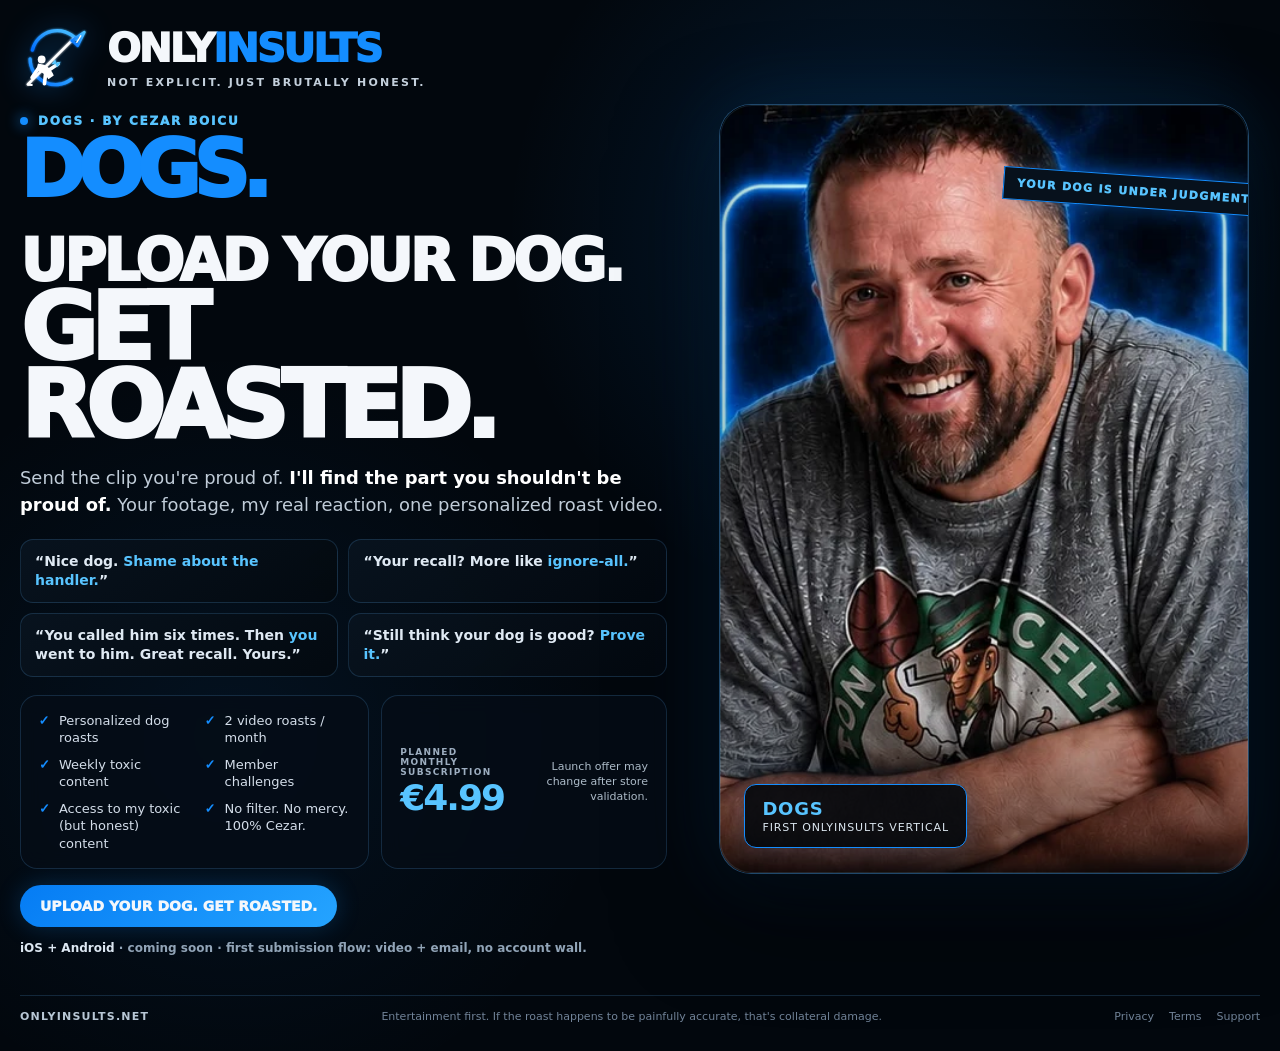
==== commit cd1ead15: "asd" ====
--- a/index.html
+++ b/index.html
@@ -3,116 +3,167 @@
 <head>
   <meta charset="utf-8" />
   <meta name="viewport" content="width=device-width, initial-scale=1" />
-  <title>OnlyInsults — DOGS | Upload Your Dog. Get Roasted.</title>
-  <meta name="description" content="OnlyInsults DOGS: upload your dog video and get a personalized roast video. DOGS by Cezar Boicu." />
-  <meta name="theme-color" content="#030507" />
-  <meta property="og:title" content="OnlyInsults — DOGS" />
-  <meta property="og:description" content="Upload your dog. Get roasted." />
-  <meta property="og:type" content="website" />
-  <meta property="og:url" content="https://www.onlyinsults.net/" />
-  <meta property="og:image" content="https://www.onlyinsults.net/assets/og-card.svg" />
+  <title>OnlyInsults — DOGS by Cezar Boicu</title>
+  <meta name="description" content="Upload your dog. Get roasted. Personalized dog roast videos by Cezar Boicu." />
+  <meta name="theme-color" content="#02070d" />
   <link rel="canonical" href="https://www.onlyinsults.net/" />
-  <link rel="icon" href="assets/favicon.svg" type="image/svg+xml" />
-  <link rel="stylesheet" href="styles.css" />
+  <style>
+    :root{--bg:#02070d;--panel:#07111c;--panel2:#0a1521;--blue:#148dff;--blue2:#58c4ff;--text:#f4f7fb;--muted:#9daec0;--line:rgba(93,183,255,.18)}
+    *{box-sizing:border-box}
+    html{scroll-behavior:smooth}
+    body{margin:0;background:
+      radial-gradient(circle at 70% 22%,rgba(20,141,255,.16),transparent 32%),
+      radial-gradient(circle at 18% 70%,rgba(20,141,255,.08),transparent 30%),
+      #02070d;color:var(--text);font-family:Inter,ui-sans-serif,system-ui,-apple-system,BlinkMacSystemFont,"Segoe UI",sans-serif;min-height:100vh}
+    body:before{content:"";position:fixed;inset:0;pointer-events:none;opacity:.13;background-image:linear-gradient(rgba(255,255,255,.02) 1px,transparent 1px),linear-gradient(90deg,rgba(255,255,255,.015) 1px,transparent 1px);background-size:42px 42px}
+    a{color:inherit;text-decoration:none}
+    .page{width:min(1380px,calc(100% - 40px));margin:0 auto;padding:24px 0 28px}
+    .hero{min-height:calc(100vh - 52px);display:grid;grid-template-columns:minmax(0,1.08fr) minmax(380px,.92fr);gap:42px;align-items:center}
+    .brand{display:flex;align-items:center;gap:15px;margin-bottom:18px}
+    .mark{width:72px;height:72px;filter:drop-shadow(0 0 15px rgba(20,141,255,.45));flex:0 0 auto}
+    .wordmark{font-weight:1000;font-size:clamp(30px,3.1vw,48px);letter-spacing:-.055em;line-height:.9}
+    .wordmark span{color:var(--blue)}
+    .tagline{display:block;margin-top:9px;color:#c4d0dc;font-size:11px;letter-spacing:.20em;font-weight:900}
+    .vertical{display:flex;align-items:center;gap:10px;margin:17px 0 10px;color:var(--blue2);font-size:12px;font-weight:950;letter-spacing:.15em;text-transform:uppercase}
+    .vertical:before{content:"";width:8px;height:8px;border-radius:50%;background:var(--blue);box-shadow:0 0 14px var(--blue)}
+    h1{font-size:clamp(55px,7.3vw,104px);line-height:.84;letter-spacing:-.075em;margin:0 0 18px;font-weight:1000;text-transform:uppercase;max-width:820px}
+    h1 .dogs{color:var(--blue);display:block;font-size:.83em;margin-bottom:7px}
+    h1 .small{font-size:.62em;letter-spacing:-.055em}
+    .lead{max-width:790px;color:#c0ccd8;font-size:clamp(16px,1.4vw,20px);line-height:1.55;margin:0 0 20px}
+    .acid{color:#fff;font-weight:850}
+    .roasts{display:grid;grid-template-columns:repeat(2,minmax(0,1fr));gap:10px;margin:0 0 18px;max-width:810px}
+    .roast{border:1px solid var(--line);background:linear-gradient(145deg,rgba(9,20,32,.88),rgba(3,9,15,.92));padding:12px 14px;border-radius:13px;color:#dfe9f3;font-size:14px;line-height:1.35;font-weight:750}
+    .roast b{color:var(--blue2)}
+    .details{display:grid;grid-template-columns:1.1fr .9fr;gap:12px;max-width:810px}
+    .benefits,.price{border:1px solid var(--line);border-radius:17px;background:rgba(5,13,22,.82);backdrop-filter:blur(10px)}
+    .benefits{display:grid;grid-template-columns:1fr 1fr;padding:16px 18px;gap:10px 20px}
+    .benefit{display:flex;gap:9px;align-items:flex-start;font-size:13px;line-height:1.32;color:#d4deea}
+    .tick{color:var(--blue);font-weight:1000}
+    .price{padding:15px 18px;display:flex;align-items:center;justify-content:space-between;gap:16px}
+    .price small{display:block;color:var(--muted);font-size:9px;font-weight:900;letter-spacing:.15em;text-transform:uppercase;margin-bottom:3px}
+    .price strong{font-size:36px;color:var(--blue2);line-height:1;letter-spacing:-.055em}
+    .price p{margin:0;text-align:right;color:#aebdca;font-size:11px;line-height:1.4;max-width:145px}
+    .cta-line{display:flex;align-items:center;gap:14px;flex-wrap:wrap;margin-top:16px}
+    .cta{display:inline-flex;align-items:center;justify-content:center;background:linear-gradient(135deg,#057cf4,#25a4ff);padding:13px 20px;border-radius:999px;font-weight:950;box-shadow:0 0 24px rgba(20,141,255,.23);font-size:14px}
+    .coming{color:#91a4b7;font-size:12px;font-weight:700}
+    .coming b{color:#dce7f2}
+
+    .visual{position:relative;display:flex;align-items:center;justify-content:center;min-height:680px}
+    .portrait-shell{position:relative;width:min(100%,530px);border-radius:32px;overflow:hidden;border:1px solid rgba(78,176,255,.35);background:#07111c;box-shadow:0 35px 100px rgba(0,0,0,.55),0 0 80px rgba(20,141,255,.16)}
+    .portrait-shell:before{content:"";position:absolute;inset:0;border-radius:32px;box-shadow:inset 0 0 0 1px rgba(121,210,255,.13),inset 0 -120px 100px rgba(1,7,12,.42);z-index:2;pointer-events:none}
+    .portrait{display:block;width:100%;height:auto;filter:none}
+    .dog-label{position:absolute;left:24px;bottom:25px;z-index:3;background:rgba(2,7,13,.88);border:1px solid var(--blue);padding:13px 17px;border-radius:12px;box-shadow:0 0 28px rgba(20,141,255,.18)}
+    .dog-label strong{display:block;color:var(--blue2);font-size:18px;letter-spacing:.04em}
+    .dog-label span{display:block;color:#dbe6ef;font-size:11px;margin-top:2px;letter-spacing:.08em;text-transform:uppercase}
+    .badge{position:absolute;right:-16px;top:70px;z-index:4;transform:rotate(4deg);background:#07111c;border:1px solid var(--blue);padding:9px 13px;color:var(--blue2);font-size:11px;letter-spacing:.12em;font-weight:1000;box-shadow:0 0 24px rgba(20,141,255,.25)}
+    .mini-logo{position:absolute;right:20px;bottom:20px;width:42px;height:42px;z-index:4;opacity:.9}
+
+    .footer{grid-column:1/-1;margin-top:-2px;padding-top:14px;border-top:1px solid var(--line);display:flex;align-items:center;justify-content:space-between;gap:18px;color:#718398;font-size:11px}
+    .footer strong{color:#b8c7d5;letter-spacing:.11em}
+    .footer-links{display:flex;gap:15px}
+    .footer-links a:hover{color:var(--blue2)}
+
+    @media (max-width:1050px){
+      .hero{grid-template-columns:1fr;gap:18px;padding-top:12px}
+      .visual{order:-1;min-height:0}
+      .portrait-shell{width:min(78vw,470px)}
+      .brand{margin-top:12px}
+      h1{font-size:clamp(54px,12vw,92px)}
+      .footer{margin-top:20px}
+    }
+    @media (max-width:650px){
+      .page{width:min(100% - 24px,1380px);padding-top:12px}
+      .portrait-shell{width:100%;max-width:430px;border-radius:24px}
+      .portrait-shell:before{border-radius:24px}
+      .visual{margin-top:6px}
+      .badge{right:8px;top:22px}
+      .brand{gap:11px}
+      .mark{width:58px;height:58px}
+      .wordmark{font-size:30px}
+      .tagline{font-size:8.5px;letter-spacing:.14em}
+      h1{font-size:54px;line-height:.88}
+      .lead{font-size:16px}
+      .roasts{grid-template-columns:1fr}
+      .details{grid-template-columns:1fr}
+      .benefits{grid-template-columns:1fr}
+      .price{padding:14px 16px}
+      .footer{flex-direction:column;align-items:flex-start;padding-bottom:12px}
+    }
+  </style>
 </head>
 <body>
-  <div class="noise" aria-hidden="true"></div>
-  <header class="nav-shell">
-    <nav class="nav wrap" aria-label="Main navigation">
-      <a class="brand" href="#top" aria-label="OnlyInsults home">
-        <img class="brand-mark-img" src="assets/logo-mark.svg" alt="" />
-        <span class="brand-type">ONLY<span>INSULTS</span></span>
-      </a>
-      <div class="nav-links">
-        <a href="#how">How it works</a><a href="#poster">DOGS</a><a href="#examples">Roasts</a><a href="#faq">FAQ</a>
-      </div>
-      <a class="button button-small" href="#download">Get roasted</a>
-    </nav>
-  </header>
+  <main class="page">
+    <section class="hero">
+      <div class="copy">
+        <div class="brand">
+          <svg class="mark" viewBox="0 0 256 256" role="img" aria-label="OnlyInsults spear mark">
+            <defs>
+              <filter id="glow" x="-50%" y="-50%" width="200%" height="200%"><feGaussianBlur stdDeviation="3.5" result="b"/><feMerge><feMergeNode in="b"/><feMergeNode in="SourceGraphic"/></feMerge></filter>
+              <linearGradient id="blue" x1="0" y1="1" x2="1" y2="0"><stop offset="0" stop-color="#006dff"/><stop offset="1" stop-color="#4dc3ff"/></linearGradient>
+            </defs>
+            <path d="M201 55A91 91 0 0 0 44 93" fill="none" stroke="url(#blue)" stroke-width="12" stroke-linecap="round" filter="url(#glow)"/>
+            <path d="M36 124a91 91 0 0 0 146 73" fill="none" stroke="url(#blue)" stroke-width="12" stroke-linecap="round" filter="url(#glow)"/>
+            <circle cx="77" cy="126" r="14" fill="#fff"/>
+            <path d="M82 144c20 7 31 21 38 39l-19 13c-10-17-24-26-44-31l7-25c6 1 12 2 18 4Z" fill="#fff"/>
+            <path d="M63 161 43 190M91 176l-4 36M107 161l28-19" fill="none" stroke="#fff" stroke-width="13" stroke-linecap="round"/>
+            <path d="m112 143 13-18 4 14 16-5-13 20-5-13Z" fill="#4dc3ff" filter="url(#glow)"/>
+            <path d="M28 215 190 53" fill="none" stroke="#fff" stroke-width="9" stroke-linecap="round" filter="url(#glow)"/>
+            <path d="M39 204 29 216l13 1" fill="none" stroke="#fff" stroke-width="7" stroke-linecap="round" stroke-linejoin="round"/>
+            <path d="m184 59 45-30-24 49-10-10-11-9Z" fill="none" stroke="url(#blue)" stroke-width="9" stroke-linejoin="round" filter="url(#glow)"/>
+            <path d="m202 65 14-23" stroke="#fff" stroke-width="5" stroke-linecap="round"/>
+          </svg>
+          <div>
+            <div class="wordmark">ONLY<span>INSULTS</span></div>
+            <span class="tagline">NOT EXPLICIT. JUST BRUTALLY HONEST.</span>
+          </div>
+        </div>
 
-  <main id="top">
-    <section class="hero wrap">
-      <div class="hero-copy">
-        <div class="brand-lockup">
-          <img src="assets/logo-mark.svg" alt="OnlyInsults spear logo" />
-          <div class="brand-lockup-text"><strong>ONLY<span>INSULTS</span></strong><small>NOT EXPLICIT. JUST BRUTALLY HONEST.</small></div>
+        <div class="vertical">DOGS · BY CEZAR BOICU</div>
+        <h1><span class="dogs">DOGS.</span><span class="small">UPLOAD YOUR DOG.</span><br>GET ROASTED.</h1>
+        <p class="lead">Send the clip you're proud of. <span class="acid">I'll find the part you shouldn't be proud of.</span> Your footage, my real reaction, one personalized roast video.</p>
+
+        <div class="roasts" aria-label="Sample roasts">
+          <div class="roast">“Nice dog. <b>Shame about the handler.</b>”</div>
+          <div class="roast">“Your recall? More like <b>ignore-all.</b>”</div>
+          <div class="roast">“You called him six times. Then <b>you</b> went to him. Great recall. Yours.”</div>
+          <div class="roast">“Still think your dog is good? <b>Prove it.</b>”</div>
         </div>
-        <div class="eyebrow"><span class="dot"></span> FIRST VERTICAL <span class="muted">DOGS · by Cezar Boicu</span></div>
-        <h1><span class="dogs">DOGS.</span><br><span class="sub">UPLOAD YOUR DOG.</span><br>GET ROASTED.</h1>
-        <p class="hero-lead">Send the video you are proud of. We will find the part you should not be proud of. You get a personalized roast video built around your dog, your handling and the exact moments the camera caught.</p>
-        <div class="hero-actions"><a class="button" href="#download">Get the app</a><a class="button button-ghost" href="#poster">See the campaign</a></div>
-        <p class="microcopy">This is entertainment. If the roast happens to expose something painfully accurate, consider that collateral damage.</p>
+
+        <div class="details">
+          <div class="benefits">
+            <div class="benefit"><span class="tick">✓</span><span>Personalized dog roasts</span></div>
+            <div class="benefit"><span class="tick">✓</span><span>2 video roasts / month</span></div>
+            <div class="benefit"><span class="tick">✓</span><span>Weekly toxic content</span></div>
+            <div class="benefit"><span class="tick">✓</span><span>Member challenges</span></div>
+            <div class="benefit"><span class="tick">✓</span><span>Access to my toxic (but honest) content</span></div>
+            <div class="benefit"><span class="tick">✓</span><span>No filter. No mercy. 100% Cezar.</span></div>
+          </div>
+          <div class="price">
+            <div><small>Planned monthly subscription</small><strong>€4.99</strong></div>
+            <p>Launch offer may change after store validation.</p>
+          </div>
+        </div>
+
+        <div class="cta-line">
+          <span class="cta">UPLOAD YOUR DOG. GET ROASTED.</span>
+          <span class="coming"><b>iOS + Android</b> · coming soon · first submission flow: video + email, no account wall.</span>
+        </div>
       </div>
 
-      <div class="hero-art" aria-label="OnlyInsults dog roast concept">
-        <div class="video-card">
-          <div class="video-top"><span>DOG SUBMISSION #0001</span><span class="live">UNDER JUDGMENT</span></div>
-          <div class="dog-stage">
-            <svg class="dog-svg" viewBox="0 0 520 360" aria-hidden="true"><path d="M145 112c-12-30 0-63 27-76 24 26 45 42 81 48 35-7 59-26 82-51 28 15 35 52 19 80 18 25 28 55 28 92 0 81-52 128-130 128-82 0-137-46-137-129 0-37 10-67 30-92Z"/><path class="dog-cut" d="M192 183c16-13 35-20 60-20 26 0 47 7 63 21-8 38-29 62-62 62-34 0-54-24-61-63Z"/><circle class="dog-cut" cx="204" cy="148" r="11"/><circle class="dog-cut" cx="307" cy="148" r="11"/><path class="dog-cut" d="M247 191c6-6 12-7 18 0-2 13-7 19-9 19s-8-6-9-19Zm-29 56c22 16 51 16 75 0"/></svg>
-            <div class="scan-line"></div><div class="timecode">00:17</div>
-          </div>
-          <div class="roast-caption">“You called him six times. He came when <em>you</em> walked over. Incredible recall. Yours.”</div>
-        </div>
-        <div class="sticker sticker-one">100% DOGS</div><div class="sticker sticker-two">NO MERCY*</div>
-      </div>
-    </section>
-
-    <section class="ticker"><div class="ticker-track"><span>YOUR DOG IS BEING JUDGED</span><b>•</b><span>SO ARE YOU</span><b>•</b><span>PERSONALIZED VIDEO ROASTS</span><b>•</b><span>ONLYINSULTS / DOGS</span><b>•</b><span>YOUR DOG IS BEING JUDGED</span><b>•</b><span>SO ARE YOU</span><b>•</b><span>PERSONALIZED VIDEO ROASTS</span><b>•</b><span>ONLYINSULTS / DOGS</span><b>•</b></div></section>
-
-    <section class="section wrap" id="how">
-      <div class="section-heading"><span class="kicker">HOW IT WORKS</span><h2>Three steps. One injured ego.</h2></div>
-      <div class="steps-grid">
-        <article class="step-card"><span class="step-no">01</span><div class="icon-box"><svg viewBox="0 0 24 24"><path d="M12 3v12m0-12 4 4m-4-4L8 7M5 13v5a2 2 0 0 0 2 2h10a2 2 0 0 0 2-2v-5"/></svg></div><h3>Upload your dog</h3><p>No account wall in the first version. Pick the video, leave your email, add optional context and confirm you have the right to submit it.</p></article>
-        <article class="step-card"><span class="step-no">02</span><div class="icon-box"><svg viewBox="0 0 24 24"><path d="M4 5h16v14H4zM8 9l8 6M16 9l-8 6"/></svg></div><h3>We judge the evidence</h3><p>At launch the roast is human-produced: your actual footage, real reactions, voice and editing built around the moments that deserve it.</p></article>
-        <article class="step-card"><span class="step-no">03</span><div class="icon-box"><svg viewBox="0 0 24 24"><path d="M4 6h16v12H4zM8 3v3m8-3v3M8 21v-3m8 3v-3"/></svg></div><h3>Get the roast video</h3><p>The finished roast is delivered by secure link to your email. Watch it. Share it. Claim the video was misleading. Upload another.</p></article>
-      </div>
-    </section>
-
-    <section class="section poster-section" id="poster">
-      <div class="wrap poster-grid">
-        <div class="poster-copy"><span class="kicker">ONLYINSULTS / DOGS</span><h2>The first campaign is about dogs. Very obviously.</h2><p>OnlyInsults is the platform. <strong>DOGS by Cezar Boicu</strong> is the first vertical. Future roasters can have their own category, voice and campaign — the spear mark and OnlyInsults remain the umbrella brand.</p><span class="poster-badge">CAMPAIGN #01 · DOGS</span></div>
-        <div class="poster-frame">
-          <div class="poster-canvas" aria-label="OnlyInsults DOGS campaign poster">
-            <img src="assets/poster-dogs.png" alt="OnlyInsults DOGS campaign poster" />
-            <div class="poster-fix poster-content-fix">ACCESS TO MY<br>TOXIC (BUT HONEST)<br><b>CONTENT</b></div>
-            <div class="poster-fix poster-domain-main">ONLYINSULTS.NET</div>
-            <div class="poster-fix poster-domain-bottom">onlyinsults.net</div>
-          </div>
+      <div class="visual">
+        <div class="portrait-shell">
+          <img class="portrait" alt="Cezar Boicu" src="[data-uri]" />
+          <div class="dog-label"><strong>DOGS</strong><span>first OnlyInsults vertical</span></div>
+          <div class="badge">YOUR DOG IS UNDER JUDGMENT</div>
         </div>
       </div>
+
+      <footer class="footer">
+        <strong>ONLYINSULTS.NET</strong>
+        <span>Entertainment first. If the roast happens to be painfully accurate, that's collateral damage.</span>
+        <div class="footer-links"><a href="privacy.html">Privacy</a><a href="terms.html">Terms</a><a href="support.html">Support</a></div>
+      </footer>
     </section>
-
-    <section class="section section-dark" id="examples">
-      <div class="wrap"><div class="section-heading split-heading"><div><span class="kicker">SAMPLE DAMAGE</span><h2>Not advice.<br>Just suspiciously specific.</h2></div><p>Generic AI can make a dog joke. The point here is to build the joke around what actually happened in the clip.</p></div>
-        <div class="roast-grid">
-          <article class="roast-card"><span>RECALL</span><p>“He didn’t ignore the command. He waited for you to upgrade the offer.”</p><small>00:22 · food appears</small></article>
-          <article class="roast-card"><span>LEASH</span><p>“That isn’t heelwork. You’re being towed by an animal that weighs less than your shopping.”</p><small>00:11 · handler exits frame first</small></article>
-          <article class="roast-card"><span>OBEDIENCE</span><p>“Four commands, three gestures and one piece of cheese. Very efficient system you’ve built there.”</p><small>00:37 · command #4</small></article>
-          <article class="roast-card"><span>CONFIDENCE</span><p>“You said he’s protective. The dog is hiding behind your leg. Who exactly is protecting whom?”</p><small>00:49 · tactical retreat</small></article>
-        </div>
-      </div>
-    </section>
-
-    <section class="section wrap">
-      <div class="format-grid"><div><span class="kicker">THE VIDEO</span><h2>Your clip. Real reactions. One finished roast.</h2><p class="body-copy">The first version is intentionally manual-first. That gives us the actual language of the product before automation: which moments matter, what reactions work, what timing lands and what people actually share.</p></div><div class="timeline-card"><div class="timeline-row"><strong>YOUR VIDEO</strong><div class="bar long"></div><span>00:00–00:08</span></div><div class="timeline-row"><strong>REACTION</strong><div class="bar short"></div><span>00:08–00:11</span></div><div class="timeline-row"><strong>REPLAY</strong><div class="bar medium"></div><span>00:11–00:16</span></div><div class="timeline-row"><strong>PUNCHLINE</strong><div class="bar short"></div><span>00:16–00:20</span></div><div class="timeline-footer">Built for vertical video · TikTok / Reels / Shorts ready</div></div></div>
-    </section>
-
-    <section class="section launch-section" id="download">
-      <div class="wrap launch-grid"><div><span class="kicker">NATIVE APP · COMING SOON</span><h2>Think your dog will survive?</h2><p>OnlyInsults / DOGS launches first on iOS and Android. The first flow stays brutally simple: video + email + optional context + consent. No account required before the first roast.</p><div class="store-buttons"><a class="store-button is-disabled" id="app-store-link" href="#" aria-disabled="true"><span class="store-icon"></span><span><small>Coming soon on the</small><strong>App Store</strong></span></a><a class="store-button is-disabled" id="play-store-link" href="#" aria-disabled="true"><span class="play-triangle">▶</span><span><small>Coming soon on</small><strong>Google Play</strong></span></a></div></div>
-        <div class="price-card"><span>PLANNED LAUNCH SUBSCRIPTION</span><div class="price"><strong data-launch-price>€4.99</strong><em>/ month</em></div><p>The launch offer can still change during store validation. The first goal is simpler: make the roast good enough that people upload again.</p><a class="text-link" data-support-email href="mailto:support@onlyinsults.net">support@onlyinsults.net</a></div>
-      </div>
-    </section>
-
-    <section class="section wrap" id="faq"><div class="section-heading"><span class="kicker">FAQ</span><h2>Before you volunteer as evidence.</h2></div><div class="faq-list">
-      <details><summary>Is this online dog training?</summary><p>No. The product is entertainment: a personalized roast based on your own dog video. Any useful observation that sneaks into the roast is not how the product is marketed.</p></details>
-      <details><summary>Will my video be posted publicly?</summary><p>Not unless you separately opt in. Permission to process your submission and permission to feature it publicly are separate choices.</p></details>
-      <details><summary>Do I need an account?</summary><p>Not for the first version. The planned flow is video + email + consent, with the result delivered through a secure link. Accounts can be introduced later for history, subscription management and repeat uploads.</p></details>
-      <details><summary>Is the roast made by AI?</summary><p>At launch, the finished roast is human-produced. Automation is introduced gradually as the reaction library and video-understanding system become good enough to preserve the voice instead of flattening it.</p></details>
-      <details><summary>Can I submit someone else’s dog?</summary><p>Only upload material you have the right to submit. The app will require confirmation that you are allowed to provide the video for processing.</p></details>
-    </div></section>
   </main>
-
-  <footer class="footer"><div class="wrap footer-grid"><div><a class="brand footer-brand" href="#top"><img class="brand-mark-img" src="assets/logo-mark.svg" alt=""/><span class="brand-type">ONLY<span>INSULTS</span></span></a><p>DOGS first. Feelings second.</p></div><div class="footer-links"><a href="privacy.html">Privacy</a><a href="terms.html">Terms</a><a href="support.html">Support</a></div><div class="footer-domain">© <span id="year"></span> <span data-domain>onlyinsults.net</span></div></div></footer>
-  <script src="site-config.js"></script><script src="script.js"></script>
 </body>
 </html>
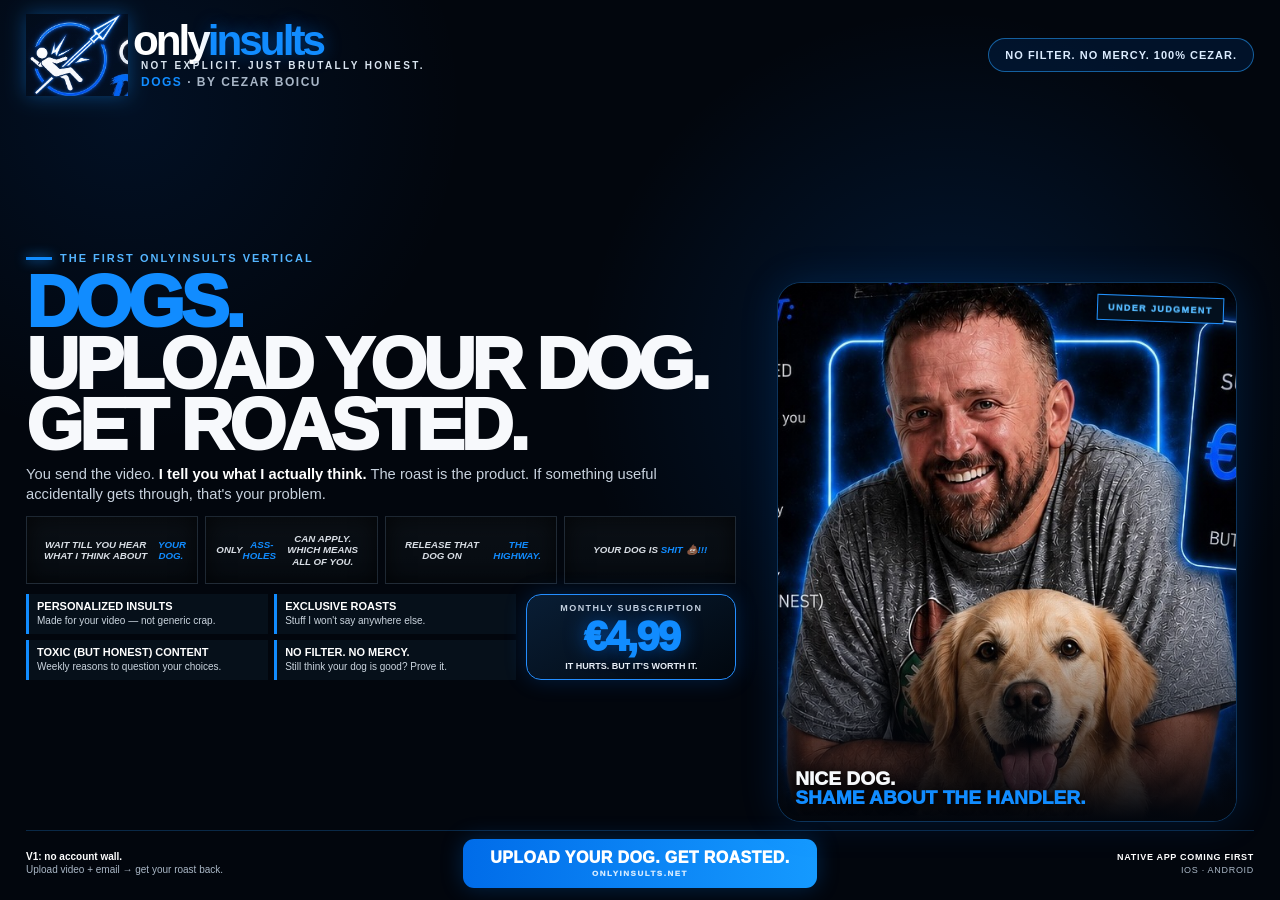
==== commit b3c5a540: "new" ====
--- a/index.html
+++ b/index.html
@@ -1,169 +1,126 @@
 <!doctype html>
 <html lang="en">
 <head>
-  <meta charset="utf-8" />
-  <meta name="viewport" content="width=device-width, initial-scale=1" />
-  <title>OnlyInsults — DOGS by Cezar Boicu</title>
-  <meta name="description" content="Upload your dog. Get roasted. Personalized dog roast videos by Cezar Boicu." />
-  <meta name="theme-color" content="#02070d" />
-  <link rel="canonical" href="https://www.onlyinsults.net/" />
-  <style>
-    :root{--bg:#02070d;--panel:#07111c;--panel2:#0a1521;--blue:#148dff;--blue2:#58c4ff;--text:#f4f7fb;--muted:#9daec0;--line:rgba(93,183,255,.18)}
-    *{box-sizing:border-box}
-    html{scroll-behavior:smooth}
-    body{margin:0;background:
-      radial-gradient(circle at 70% 22%,rgba(20,141,255,.16),transparent 32%),
-      radial-gradient(circle at 18% 70%,rgba(20,141,255,.08),transparent 30%),
-      #02070d;color:var(--text);font-family:Inter,ui-sans-serif,system-ui,-apple-system,BlinkMacSystemFont,"Segoe UI",sans-serif;min-height:100vh}
-    body:before{content:"";position:fixed;inset:0;pointer-events:none;opacity:.13;background-image:linear-gradient(rgba(255,255,255,.02) 1px,transparent 1px),linear-gradient(90deg,rgba(255,255,255,.015) 1px,transparent 1px);background-size:42px 42px}
-    a{color:inherit;text-decoration:none}
-    .page{width:min(1380px,calc(100% - 40px));margin:0 auto;padding:24px 0 28px}
-    .hero{min-height:calc(100vh - 52px);display:grid;grid-template-columns:minmax(0,1.08fr) minmax(380px,.92fr);gap:42px;align-items:center}
-    .brand{display:flex;align-items:center;gap:15px;margin-bottom:18px}
-    .mark{width:72px;height:72px;filter:drop-shadow(0 0 15px rgba(20,141,255,.45));flex:0 0 auto}
-    .wordmark{font-weight:1000;font-size:clamp(30px,3.1vw,48px);letter-spacing:-.055em;line-height:.9}
-    .wordmark span{color:var(--blue)}
-    .tagline{display:block;margin-top:9px;color:#c4d0dc;font-size:11px;letter-spacing:.20em;font-weight:900}
-    .vertical{display:flex;align-items:center;gap:10px;margin:17px 0 10px;color:var(--blue2);font-size:12px;font-weight:950;letter-spacing:.15em;text-transform:uppercase}
-    .vertical:before{content:"";width:8px;height:8px;border-radius:50%;background:var(--blue);box-shadow:0 0 14px var(--blue)}
-    h1{font-size:clamp(55px,7.3vw,104px);line-height:.84;letter-spacing:-.075em;margin:0 0 18px;font-weight:1000;text-transform:uppercase;max-width:820px}
-    h1 .dogs{color:var(--blue);display:block;font-size:.83em;margin-bottom:7px}
-    h1 .small{font-size:.62em;letter-spacing:-.055em}
-    .lead{max-width:790px;color:#c0ccd8;font-size:clamp(16px,1.4vw,20px);line-height:1.55;margin:0 0 20px}
-    .acid{color:#fff;font-weight:850}
-    .roasts{display:grid;grid-template-columns:repeat(2,minmax(0,1fr));gap:10px;margin:0 0 18px;max-width:810px}
-    .roast{border:1px solid var(--line);background:linear-gradient(145deg,rgba(9,20,32,.88),rgba(3,9,15,.92));padding:12px 14px;border-radius:13px;color:#dfe9f3;font-size:14px;line-height:1.35;font-weight:750}
-    .roast b{color:var(--blue2)}
-    .details{display:grid;grid-template-columns:1.1fr .9fr;gap:12px;max-width:810px}
-    .benefits,.price{border:1px solid var(--line);border-radius:17px;background:rgba(5,13,22,.82);backdrop-filter:blur(10px)}
-    .benefits{display:grid;grid-template-columns:1fr 1fr;padding:16px 18px;gap:10px 20px}
-    .benefit{display:flex;gap:9px;align-items:flex-start;font-size:13px;line-height:1.32;color:#d4deea}
-    .tick{color:var(--blue);font-weight:1000}
-    .price{padding:15px 18px;display:flex;align-items:center;justify-content:space-between;gap:16px}
-    .price small{display:block;color:var(--muted);font-size:9px;font-weight:900;letter-spacing:.15em;text-transform:uppercase;margin-bottom:3px}
-    .price strong{font-size:36px;color:var(--blue2);line-height:1;letter-spacing:-.055em}
-    .price p{margin:0;text-align:right;color:#aebdca;font-size:11px;line-height:1.4;max-width:145px}
-    .cta-line{display:flex;align-items:center;gap:14px;flex-wrap:wrap;margin-top:16px}
-    .cta{display:inline-flex;align-items:center;justify-content:center;background:linear-gradient(135deg,#057cf4,#25a4ff);padding:13px 20px;border-radius:999px;font-weight:950;box-shadow:0 0 24px rgba(20,141,255,.23);font-size:14px}
-    .coming{color:#91a4b7;font-size:12px;font-weight:700}
-    .coming b{color:#dce7f2}
+<meta charset="utf-8">
+<meta name="viewport" content="width=device-width,initial-scale=1,viewport-fit=cover">
+<meta name="theme-color" content="#02060d">
+<title>OnlyInsults — DOGS by Cezar Boicu</title>
+<meta name="description" content="Upload your dog. Get roasted. OnlyInsults DOGS by Cezar Boicu.">
+<style>
+:root{--bg:#02060d;--blue:#118cff;--white:#f7f9fc;--muted:#a8b6c7;--line:rgba(35,151,255,.24)}
+*{box-sizing:border-box}
+html,body{margin:0;background:var(--bg);color:var(--white);font-family:Inter,Arial,Helvetica,sans-serif}
+body{min-height:100svh;background:radial-gradient(circle at 74% 42%,rgba(0,117,255,.16),transparent 34%),radial-gradient(circle at 10% 12%,rgba(0,107,244,.10),transparent 24%),#02060d}
+.shell{width:min(1500px,100%);margin:auto;padding:14px 26px 12px;min-height:100svh;display:grid;grid-template-rows:auto 1fr auto;gap:8px}
+.top{display:flex;align-items:center;justify-content:space-between;gap:20px;min-height:80px}
+.brand{display:flex;align-items:center;min-width:0}
+.logo{width:102px;height:82px;object-fit:cover;mix-blend-mode:screen;filter:drop-shadow(0 0 10px rgba(17,139,255,.38));margin-right:5px}
+.wordmark{font-size:clamp(28px,3.3vw,54px);font-weight:900;letter-spacing:-3px;line-height:.9;white-space:nowrap}
+.wordmark .only{color:#fff} .wordmark .insults{color:var(--blue);text-shadow:0 0 18px rgba(0,124,255,.4)}
+.subbrand{display:flex;flex-direction:column;gap:4px;margin-left:8px}
+.tagline{color:#d9e4ef;font-weight:700;font-size:10px;letter-spacing:2.4px;text-transform:uppercase;white-space:nowrap}
+.vertical{font-size:12px;font-weight:900;letter-spacing:1.5px;text-transform:uppercase;color:var(--blue)}
+.vertical span{color:#a8b6c7;font-weight:700}
+.top-cta{border:1px solid rgba(37,158,255,.55);border-radius:999px;padding:10px 16px;font-size:11px;font-weight:900;text-transform:uppercase;letter-spacing:1px;color:#dcecff;background:rgba(0,111,240,.12)}
 
-    .visual{position:relative;display:flex;align-items:center;justify-content:center;min-height:680px}
-    .portrait-shell{position:relative;width:min(100%,530px);border-radius:32px;overflow:hidden;border:1px solid rgba(78,176,255,.35);background:#07111c;box-shadow:0 35px 100px rgba(0,0,0,.55),0 0 80px rgba(20,141,255,.16)}
-    .portrait-shell:before{content:"";position:absolute;inset:0;border-radius:32px;box-shadow:inset 0 0 0 1px rgba(121,210,255,.13),inset 0 -120px 100px rgba(1,7,12,.42);z-index:2;pointer-events:none}
-    .portrait{display:block;width:100%;height:auto;filter:none}
-    .dog-label{position:absolute;left:24px;bottom:25px;z-index:3;background:rgba(2,7,13,.88);border:1px solid var(--blue);padding:13px 17px;border-radius:12px;box-shadow:0 0 28px rgba(20,141,255,.18)}
-    .dog-label strong{display:block;color:var(--blue2);font-size:18px;letter-spacing:.04em}
-    .dog-label span{display:block;color:#dbe6ef;font-size:11px;margin-top:2px;letter-spacing:.08em;text-transform:uppercase}
-    .badge{position:absolute;right:-16px;top:70px;z-index:4;transform:rotate(4deg);background:#07111c;border:1px solid var(--blue);padding:9px 13px;color:var(--blue2);font-size:11px;letter-spacing:.12em;font-weight:1000;box-shadow:0 0 24px rgba(20,141,255,.25)}
-    .mini-logo{position:absolute;right:20px;bottom:20px;width:42px;height:42px;z-index:4;opacity:.9}
+.hero{display:grid;grid-template-columns:minmax(0,1.18fr) minmax(330px,.82fr);gap:24px;align-items:center;min-height:0}
+.copy{min-width:0}
+.eyebrow{display:inline-flex;align-items:center;gap:8px;color:#54b5ff;font-size:11px;font-weight:900;letter-spacing:2px;text-transform:uppercase;margin-bottom:7px}
+.eyebrow:before{content:"";width:26px;height:3px;background:var(--blue);box-shadow:0 0 12px var(--blue)}
+h1{margin:0;font-size:clamp(44px,5.7vw,88px);line-height:.84;letter-spacing:-4px;font-weight:1000;max-width:850px;text-transform:uppercase}
+h1 .dog{color:var(--blue)}
+.lead{margin:10px 0 12px;max-width:780px;font-size:clamp(13px,1.15vw,18px);line-height:1.32;color:#c7d1dd}
+.lead strong{color:#fff}
+.roasts{display:grid;grid-template-columns:repeat(4,minmax(0,1fr));gap:7px;margin:7px 0 10px}
+.roast{min-height:68px;border:1px solid rgba(120,150,180,.20);background:linear-gradient(180deg,rgba(255,255,255,.025),rgba(255,255,255,.005)),#050a10;padding:8px 10px;display:flex;align-items:center;justify-content:center;text-align:center;box-shadow:inset 0 0 22px rgba(0,0,0,.7);font-weight:900;font-style:italic;font-size:clamp(9px,.76vw,12px);line-height:1.18;text-transform:uppercase;color:#d9dee5}
+.roast b{color:var(--blue)}
+.bottom-grid{display:grid;grid-template-columns:minmax(0,1fr) 210px;gap:10px;align-items:stretch;margin-top:5px}
+.benefits{display:grid;grid-template-columns:repeat(2,minmax(0,1fr));gap:6px}
+.benefit{border-left:3px solid var(--blue);padding:6px 8px;background:rgba(7,19,32,.74);font-size:10px;line-height:1.18;color:#cbd5df}
+.benefit strong{display:block;color:#fff;font-size:11px;text-transform:uppercase;margin-bottom:2px}
+.price{border:1px solid #248eff;border-radius:15px;background:linear-gradient(150deg,rgba(14,47,82,.58),rgba(1,7,14,.94));box-shadow:0 0 22px rgba(0,117,255,.22);display:flex;flex-direction:column;justify-content:center;align-items:center;text-align:center;padding:8px 10px}
+.price small{color:#c5d1df;font-size:9px;letter-spacing:1.4px;font-weight:900;text-transform:uppercase}
+.amount{font-size:42px;line-height:1;color:var(--blue);font-weight:1000;letter-spacing:-2px;text-shadow:0 0 20px rgba(0,119,255,.5);margin:3px 0}
+.price em{color:#e6edf6;font-size:9px;font-style:normal;font-weight:800;text-transform:uppercase}
 
-    .footer{grid-column:1/-1;margin-top:-2px;padding-top:14px;border-top:1px solid var(--line);display:flex;align-items:center;justify-content:space-between;gap:18px;color:#718398;font-size:11px}
-    .footer strong{color:#b8c7d5;letter-spacing:.11em}
-    .footer-links{display:flex;gap:15px}
-    .footer-links a:hover{color:var(--blue2)}
+.visual{position:relative;align-self:stretch;min-height:0;display:flex;align-items:flex-end;justify-content:center}
+.photo-wrap{position:relative;width:min(100%,460px);height:min(60vh,555px);min-height:390px;border-radius:24px;overflow:hidden;background:#04080d;border:1px solid rgba(32,145,255,.32);box-shadow:0 0 38px rgba(0,119,255,.15)}
+.photo-wrap:before{content:"";position:absolute;inset:0;z-index:2;pointer-events:none;background:linear-gradient(180deg,rgba(2,6,13,.02) 63%,#02060d 100%)}
+.photo{width:100%;height:100%;object-fit:cover;object-position:50% 52%;display:block}
+.judgment{position:absolute;top:13px;right:13px;z-index:3;padding:7px 10px;transform:rotate(2deg);border:1px solid #2293ff;background:#03101e;color:#56baff;font-size:9px;font-weight:1000;letter-spacing:1.4px;text-transform:uppercase}
+.visual-note{position:absolute;z-index:4;left:17px;bottom:14px;max-width:78%;font-size:clamp(17px,1.5vw,25px);font-weight:1000;line-height:1;text-transform:uppercase;text-shadow:0 2px 8px #000}
+.visual-note span{color:var(--blue)}
 
-    @media (max-width:1050px){
-      .hero{grid-template-columns:1fr;gap:18px;padding-top:12px}
-      .visual{order:-1;min-height:0}
-      .portrait-shell{width:min(78vw,470px)}
-      .brand{margin-top:12px}
-      h1{font-size:clamp(54px,12vw,92px)}
-      .footer{margin-top:20px}
-    }
-    @media (max-width:650px){
-      .page{width:min(100% - 24px,1380px);padding-top:12px}
-      .portrait-shell{width:100%;max-width:430px;border-radius:24px}
-      .portrait-shell:before{border-radius:24px}
-      .visual{margin-top:6px}
-      .badge{right:8px;top:22px}
-      .brand{gap:11px}
-      .mark{width:58px;height:58px}
-      .wordmark{font-size:30px}
-      .tagline{font-size:8.5px;letter-spacing:.14em}
-      h1{font-size:54px;line-height:.88}
-      .lead{font-size:16px}
-      .roasts{grid-template-columns:1fr}
-      .details{grid-template-columns:1fr}
-      .benefits{grid-template-columns:1fr}
-      .price{padding:14px 16px}
-      .footer{flex-direction:column;align-items:flex-start;padding-bottom:12px}
-    }
-  </style>
+.footer{display:grid;grid-template-columns:1fr auto 1fr;align-items:center;gap:12px;min-height:54px;border-top:1px solid var(--line);padding-top:8px}
+.flow{color:#aab7c6;font-size:10px;line-height:1.25} .flow b{color:#fff}
+.main-cta{text-align:center;padding:10px 27px;border-radius:11px;background:linear-gradient(90deg,#006ce9,#159aff);color:#fff;font-weight:1000;font-size:16px;letter-spacing:.4px;text-transform:uppercase;box-shadow:0 0 22px rgba(0,126,255,.25)}
+.main-cta small{display:block;margin-top:2px;font-size:8px;letter-spacing:1.5px;color:#d6ecff}
+.store{text-align:right;font-size:9px;color:#aab8c7;text-transform:uppercase;line-height:1.35;letter-spacing:.7px} .store b{color:#fff;display:block}
+
+@media (min-width:1024px) and (min-height:650px){html,body{height:100%;overflow:hidden}.shell{height:100svh;min-height:0}}
+@media (max-width:1100px){.shell{padding:12px 16px}.hero{grid-template-columns:minmax(0,1.15fr) minmax(305px,.85fr);gap:14px}.roasts{grid-template-columns:repeat(2,1fr)}.roast{min-height:52px}.photo-wrap{height:min(57vh,515px)}.top-cta{display:none}}
+@media (max-width:820px){body{overflow:auto}.shell{min-height:100svh;display:block;padding:14px}.top{min-height:72px}.logo{width:76px;height:65px}.tagline{display:none}.hero{display:flex;flex-direction:column}.copy{width:100%}h1{font-size:50px;letter-spacing:-2.5px}.roasts{grid-template-columns:1fr 1fr}.bottom-grid{grid-template-columns:1fr}.price{flex-direction:row;gap:12px}.amount{font-size:36px}.visual{width:100%;margin-top:14px}.photo-wrap{width:100%;height:520px}.footer{grid-template-columns:1fr;text-align:center;padding-bottom:18px}.store{text-align:center}.flow{text-align:center}}
+@media (max-width:480px){.wordmark{font-size:29px;letter-spacing:-1.5px}.vertical{font-size:9px}h1{font-size:44px}.lead{font-size:13px}.roasts{grid-template-columns:1fr}.roast{min-height:48px}.benefits{grid-template-columns:1fr}.photo-wrap{height:455px}}
+</style>
 </head>
 <body>
-  <main class="page">
-    <section class="hero">
-      <div class="copy">
-        <div class="brand">
-          <svg class="mark" viewBox="0 0 256 256" role="img" aria-label="OnlyInsults spear mark">
-            <defs>
-              <filter id="glow" x="-50%" y="-50%" width="200%" height="200%"><feGaussianBlur stdDeviation="3.5" result="b"/><feMerge><feMergeNode in="b"/><feMergeNode in="SourceGraphic"/></feMerge></filter>
-              <linearGradient id="blue" x1="0" y1="1" x2="1" y2="0"><stop offset="0" stop-color="#006dff"/><stop offset="1" stop-color="#4dc3ff"/></linearGradient>
-            </defs>
-            <path d="M201 55A91 91 0 0 0 44 93" fill="none" stroke="url(#blue)" stroke-width="12" stroke-linecap="round" filter="url(#glow)"/>
-            <path d="M36 124a91 91 0 0 0 146 73" fill="none" stroke="url(#blue)" stroke-width="12" stroke-linecap="round" filter="url(#glow)"/>
-            <circle cx="77" cy="126" r="14" fill="#fff"/>
-            <path d="M82 144c20 7 31 21 38 39l-19 13c-10-17-24-26-44-31l7-25c6 1 12 2 18 4Z" fill="#fff"/>
-            <path d="M63 161 43 190M91 176l-4 36M107 161l28-19" fill="none" stroke="#fff" stroke-width="13" stroke-linecap="round"/>
-            <path d="m112 143 13-18 4 14 16-5-13 20-5-13Z" fill="#4dc3ff" filter="url(#glow)"/>
-            <path d="M28 215 190 53" fill="none" stroke="#fff" stroke-width="9" stroke-linecap="round" filter="url(#glow)"/>
-            <path d="M39 204 29 216l13 1" fill="none" stroke="#fff" stroke-width="7" stroke-linecap="round" stroke-linejoin="round"/>
-            <path d="m184 59 45-30-24 49-10-10-11-9Z" fill="none" stroke="url(#blue)" stroke-width="9" stroke-linejoin="round" filter="url(#glow)"/>
-            <path d="m202 65 14-23" stroke="#fff" stroke-width="5" stroke-linecap="round"/>
-          </svg>
-          <div>
-            <div class="wordmark">ONLY<span>INSULTS</span></div>
-            <span class="tagline">NOT EXPLICIT. JUST BRUTALLY HONEST.</span>
-          </div>
-        </div>
+<main class="shell">
+<header class="top">
+  <div class="brand">
+    <img class="logo" alt="OnlyInsults official spear logo" src="[data-uri]">
+    <div>
+      <div class="wordmark"><span class="only">only</span><span class="insults">insults</span></div>
+      <div class="subbrand">
+        <div class="tagline">Not explicit. Just brutally honest.</div>
+        <div class="vertical">DOGS <span>· by Cezar Boicu</span></div>
+      </div>
+    </div>
+  </div>
+  <div class="top-cta">No filter. No mercy. 100% Cezar.</div>
+</header>
 
-        <div class="vertical">DOGS · BY CEZAR BOICU</div>
-        <h1><span class="dogs">DOGS.</span><span class="small">UPLOAD YOUR DOG.</span><br>GET ROASTED.</h1>
-        <p class="lead">Send the clip you're proud of. <span class="acid">I'll find the part you shouldn't be proud of.</span> Your footage, my real reaction, one personalized roast video.</p>
+<section class="hero">
+  <div class="copy">
+    <div class="eyebrow">The first OnlyInsults vertical</div>
+    <h1><span class="dog">DOGS.</span><br>Upload your dog.<br>Get roasted.</h1>
+    <p class="lead">You send the video. <strong>I tell you what I actually think.</strong> The roast is the product. If something useful accidentally gets through, that's your problem.</p>
 
-        <div class="roasts" aria-label="Sample roasts">
-          <div class="roast">“Nice dog. <b>Shame about the handler.</b>”</div>
-          <div class="roast">“Your recall? More like <b>ignore-all.</b>”</div>
-          <div class="roast">“You called him six times. Then <b>you</b> went to him. Great recall. Yours.”</div>
-          <div class="roast">“Still think your dog is good? <b>Prove it.</b>”</div>
-        </div>
+    <div class="roasts">
+      <div class="roast">Wait till you hear what I think about <b>&nbsp;your dog.</b></div>
+      <div class="roast">Only <b>&nbsp;ass-holes&nbsp;</b> can apply. Which means all of you.</div>
+      <div class="roast">Release that dog on <b>&nbsp;the highway.</b></div>
+      <div class="roast">Your dog is <b>&nbsp;shit 💩!!!</b></div>
+    </div>
 
-        <div class="details">
-          <div class="benefits">
-            <div class="benefit"><span class="tick">✓</span><span>Personalized dog roasts</span></div>
-            <div class="benefit"><span class="tick">✓</span><span>2 video roasts / month</span></div>
-            <div class="benefit"><span class="tick">✓</span><span>Weekly toxic content</span></div>
-            <div class="benefit"><span class="tick">✓</span><span>Member challenges</span></div>
-            <div class="benefit"><span class="tick">✓</span><span>Access to my toxic (but honest) content</span></div>
-            <div class="benefit"><span class="tick">✓</span><span>No filter. No mercy. 100% Cezar.</span></div>
-          </div>
-          <div class="price">
-            <div><small>Planned monthly subscription</small><strong>€4.99</strong></div>
-            <p>Launch offer may change after store validation.</p>
-          </div>
-        </div>
+    <div class="bottom-grid">
+      <div class="benefits">
+        <div class="benefit"><strong>Personalized insults</strong>Made for your video — not generic crap.</div>
+        <div class="benefit"><strong>Exclusive roasts</strong>Stuff I won't say anywhere else.</div>
+        <div class="benefit"><strong>Toxic (but honest) content</strong>Weekly reasons to question your choices.</div>
+        <div class="benefit"><strong>No filter. No mercy.</strong>Still think your dog is good? Prove it.</div>
+      </div>
+      <div class="price">
+        <small>Monthly subscription</small>
+        <div class="amount">€4,99</div>
+        <em>It hurts. But it's worth it.</em>
+      </div>
+    </div>
+  </div>
 
-        <div class="cta-line">
-          <span class="cta">UPLOAD YOUR DOG. GET ROASTED.</span>
-          <span class="coming"><b>iOS + Android</b> · coming soon · first submission flow: video + email, no account wall.</span>
-        </div>
-      </div>
+  <aside class="visual">
+    <div class="photo-wrap">
+      <img class="photo" alt="Cezar Boicu with dog" src="[data-uri]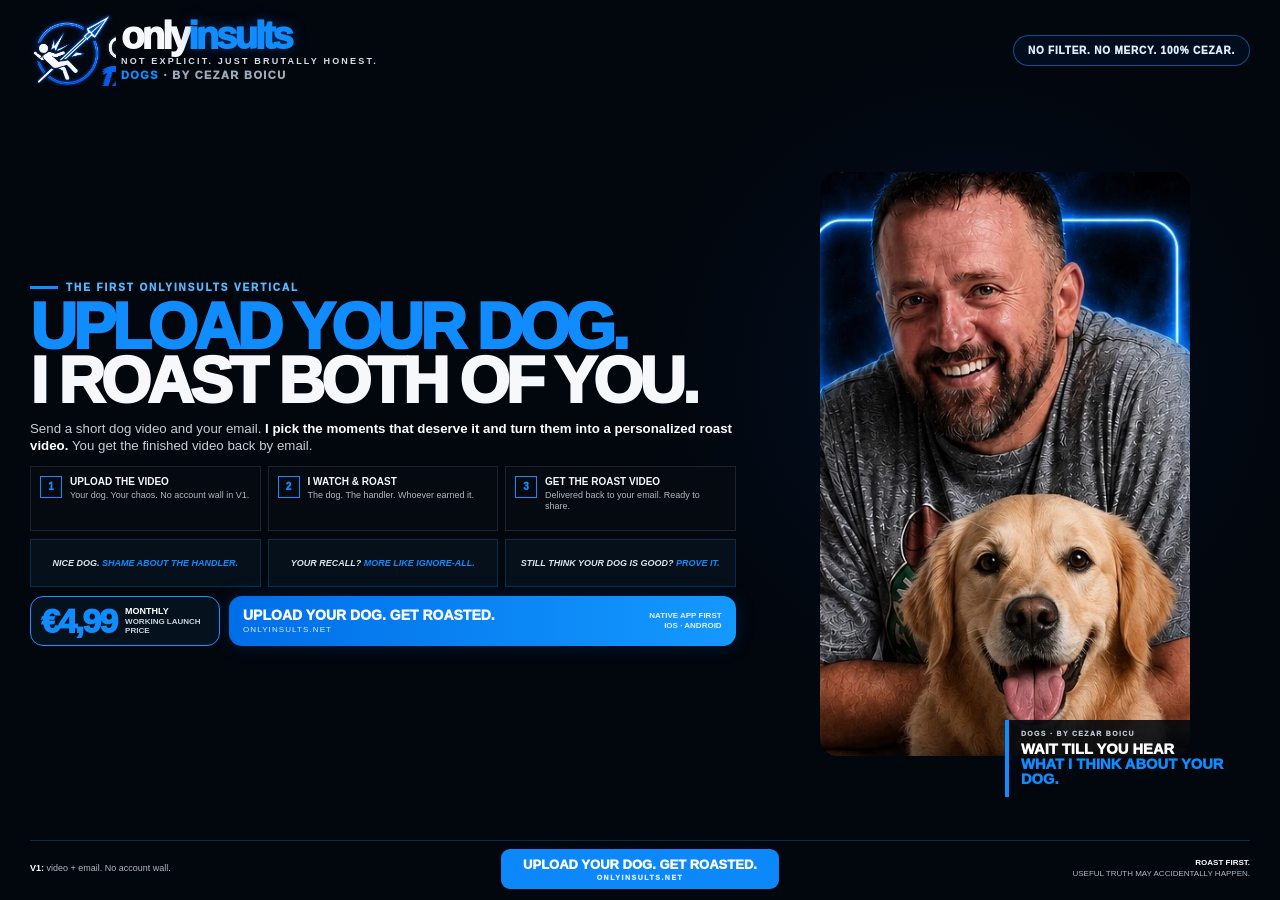
==== commit 8e813a31: "index" ====
--- a/index.html
+++ b/index.html
@@ -5,122 +5,441 @@
 <meta name="viewport" content="width=device-width,initial-scale=1,viewport-fit=cover">
 <meta name="theme-color" content="#02060d">
 <title>OnlyInsults — DOGS by Cezar Boicu</title>
-<meta name="description" content="Upload your dog. Get roasted. OnlyInsults DOGS by Cezar Boicu.">
+<meta name="description" content="Upload your dog. I roast both of you. Personalized dog roast videos by Cezar Boicu.">
 <style>
-:root{--bg:#02060d;--blue:#118cff;--white:#f7f9fc;--muted:#a8b6c7;--line:rgba(35,151,255,.24)}
+:root{
+  --bg:#02060d;
+  --blue:#108cff;
+  --white:#f6f8fb;
+  --muted:#aeb9c5;
+  --line:rgba(31,145,255,.25);
+}
 *{box-sizing:border-box}
 html,body{margin:0;background:var(--bg);color:var(--white);font-family:Inter,Arial,Helvetica,sans-serif}
-body{min-height:100svh;background:radial-gradient(circle at 74% 42%,rgba(0,117,255,.16),transparent 34%),radial-gradient(circle at 10% 12%,rgba(0,107,244,.10),transparent 24%),#02060d}
-.shell{width:min(1500px,100%);margin:auto;padding:14px 26px 12px;min-height:100svh;display:grid;grid-template-rows:auto 1fr auto;gap:8px}
-.top{display:flex;align-items:center;justify-content:space-between;gap:20px;min-height:80px}
-.brand{display:flex;align-items:center;min-width:0}
-.logo{width:102px;height:82px;object-fit:cover;mix-blend-mode:screen;filter:drop-shadow(0 0 10px rgba(17,139,255,.38));margin-right:5px}
-.wordmark{font-size:clamp(28px,3.3vw,54px);font-weight:900;letter-spacing:-3px;line-height:.9;white-space:nowrap}
-.wordmark .only{color:#fff} .wordmark .insults{color:var(--blue);text-shadow:0 0 18px rgba(0,124,255,.4)}
-.subbrand{display:flex;flex-direction:column;gap:4px;margin-left:8px}
-.tagline{color:#d9e4ef;font-weight:700;font-size:10px;letter-spacing:2.4px;text-transform:uppercase;white-space:nowrap}
-.vertical{font-size:12px;font-weight:900;letter-spacing:1.5px;text-transform:uppercase;color:var(--blue)}
-.vertical span{color:#a8b6c7;font-weight:700}
-.top-cta{border:1px solid rgba(37,158,255,.55);border-radius:999px;padding:10px 16px;font-size:11px;font-weight:900;text-transform:uppercase;letter-spacing:1px;color:#dcecff;background:rgba(0,111,240,.12)}
-
-.hero{display:grid;grid-template-columns:minmax(0,1.18fr) minmax(330px,.82fr);gap:24px;align-items:center;min-height:0}
+body{
+  min-height:100svh;
+  background:
+    radial-gradient(circle at 76% 42%,rgba(0,107,235,.09),transparent 30%),
+    #02060d;
+}
+.page{
+  width:min(1540px,100%);
+  height:100svh;
+  margin:auto;
+  padding:12px 30px 10px;
+  display:grid;
+  grid-template-rows:76px minmax(0,1fr) 50px;
+  gap:6px;
+  overflow:hidden;
+}
+header{
+  display:flex;
+  align-items:center;
+  justify-content:space-between;
+  gap:18px;
+}
+.brand{
+  display:flex;
+  align-items:center;
+  min-width:0;
+}
+.logo{
+  width:86px;
+  height:72px;
+  object-fit:cover;
+  object-position:center;
+  mix-blend-mode:screen;
+  flex:0 0 auto;
+}
+.brand-text{margin-left:5px}
+.wordmark{
+  font-size:clamp(29px,3vw,48px);
+  font-weight:950;
+  line-height:.87;
+  letter-spacing:-3px;
+  white-space:nowrap;
+}
+.wordmark .blue{color:var(--blue);text-shadow:0 0 14px rgba(0,123,255,.35)}
+.tag{
+  margin-top:4px;
+  color:#d4dee8;
+  font-size:9px;
+  letter-spacing:2.2px;
+  font-weight:900;
+  text-transform:uppercase;
+}
+.vertical{
+  margin-top:3px;
+  color:var(--blue);
+  font-size:11px;
+  letter-spacing:1.4px;
+  font-weight:950;
+  text-transform:uppercase;
+}
+.vertical span{color:#9caaba}
+.badge{
+  border:1px solid rgba(29,147,255,.5);
+  border-radius:999px;
+  padding:9px 14px;
+  color:#dceeff;
+  font-size:10px;
+  font-weight:950;
+  letter-spacing:.8px;
+  text-transform:uppercase;
+  background:rgba(0,105,230,.07);
+}
+
+.hero{
+  min-height:0;
+  display:grid;
+  grid-template-columns:minmax(0,1.18fr) minmax(350px,.82fr);
+  gap:24px;
+  align-items:center;
+}
 .copy{min-width:0}
-.eyebrow{display:inline-flex;align-items:center;gap:8px;color:#54b5ff;font-size:11px;font-weight:900;letter-spacing:2px;text-transform:uppercase;margin-bottom:7px}
-.eyebrow:before{content:"";width:26px;height:3px;background:var(--blue);box-shadow:0 0 12px var(--blue)}
-h1{margin:0;font-size:clamp(44px,5.7vw,88px);line-height:.84;letter-spacing:-4px;font-weight:1000;max-width:850px;text-transform:uppercase}
-h1 .dog{color:var(--blue)}
-.lead{margin:10px 0 12px;max-width:780px;font-size:clamp(13px,1.15vw,18px);line-height:1.32;color:#c7d1dd}
+.kicker{
+  display:flex;
+  align-items:center;
+  gap:8px;
+  color:#57b7ff;
+  font-size:10px;
+  font-weight:950;
+  letter-spacing:1.9px;
+  text-transform:uppercase;
+  margin-bottom:7px;
+}
+.kicker:before{
+  content:"";
+  width:28px;
+  height:3px;
+  background:var(--blue);
+}
+h1{
+  margin:0;
+  max-width:900px;
+  font-size:clamp(45px,5.05vw,79px);
+  line-height:.84;
+  letter-spacing:-4px;
+  font-weight:1000;
+  text-transform:uppercase;
+}
+h1 .blue{color:var(--blue)}
+.lead{
+  margin:11px 0 11px;
+  max-width:820px;
+  color:#c4ced9;
+  font-size:clamp(13px,1.04vw,17px);
+  line-height:1.32;
+}
 .lead strong{color:#fff}
-.roasts{display:grid;grid-template-columns:repeat(4,minmax(0,1fr));gap:7px;margin:7px 0 10px}
-.roast{min-height:68px;border:1px solid rgba(120,150,180,.20);background:linear-gradient(180deg,rgba(255,255,255,.025),rgba(255,255,255,.005)),#050a10;padding:8px 10px;display:flex;align-items:center;justify-content:center;text-align:center;box-shadow:inset 0 0 22px rgba(0,0,0,.7);font-weight:900;font-style:italic;font-size:clamp(9px,.76vw,12px);line-height:1.18;text-transform:uppercase;color:#d9dee5}
+.steps{
+  display:grid;
+  grid-template-columns:repeat(3,1fr);
+  gap:7px;
+  margin:8px 0;
+}
+.step{
+  position:relative;
+  min-height:65px;
+  padding:9px 9px 8px 39px;
+  border:1px solid rgba(120,151,182,.18);
+  background:#050a10;
+}
+.num{
+  position:absolute;
+  left:9px;
+  top:9px;
+  width:22px;
+  height:22px;
+  display:grid;
+  place-items:center;
+  border:1px solid var(--blue);
+  color:var(--blue);
+  font-size:10px;
+  font-weight:1000;
+}
+.step b{
+  display:block;
+  margin-bottom:3px;
+  font-size:10px;
+  text-transform:uppercase;
+}
+.step span{
+  display:block;
+  color:#aab7c4;
+  font-size:9px;
+  line-height:1.22;
+}
+.roasts{
+  display:grid;
+  grid-template-columns:repeat(3,1fr);
+  gap:7px;
+  margin:8px 0 9px;
+}
+.roast{
+  min-height:48px;
+  display:flex;
+  align-items:center;
+  justify-content:center;
+  text-align:center;
+  padding:7px 9px;
+  border:1px solid rgba(31,145,255,.22);
+  background:#06101a;
+  color:#dbe3eb;
+  font-size:9px;
+  line-height:1.18;
+  font-weight:900;
+  font-style:italic;
+  text-transform:uppercase;
+}
 .roast b{color:var(--blue)}
-.bottom-grid{display:grid;grid-template-columns:minmax(0,1fr) 210px;gap:10px;align-items:stretch;margin-top:5px}
-.benefits{display:grid;grid-template-columns:repeat(2,minmax(0,1fr));gap:6px}
-.benefit{border-left:3px solid var(--blue);padding:6px 8px;background:rgba(7,19,32,.74);font-size:10px;line-height:1.18;color:#cbd5df}
-.benefit strong{display:block;color:#fff;font-size:11px;text-transform:uppercase;margin-bottom:2px}
-.price{border:1px solid #248eff;border-radius:15px;background:linear-gradient(150deg,rgba(14,47,82,.58),rgba(1,7,14,.94));box-shadow:0 0 22px rgba(0,117,255,.22);display:flex;flex-direction:column;justify-content:center;align-items:center;text-align:center;padding:8px 10px}
-.price small{color:#c5d1df;font-size:9px;letter-spacing:1.4px;font-weight:900;text-transform:uppercase}
-.amount{font-size:42px;line-height:1;color:var(--blue);font-weight:1000;letter-spacing:-2px;text-shadow:0 0 20px rgba(0,119,255,.5);margin:3px 0}
-.price em{color:#e6edf6;font-size:9px;font-style:normal;font-weight:800;text-transform:uppercase}
-
-.visual{position:relative;align-self:stretch;min-height:0;display:flex;align-items:flex-end;justify-content:center}
-.photo-wrap{position:relative;width:min(100%,460px);height:min(60vh,555px);min-height:390px;border-radius:24px;overflow:hidden;background:#04080d;border:1px solid rgba(32,145,255,.32);box-shadow:0 0 38px rgba(0,119,255,.15)}
-.photo-wrap:before{content:"";position:absolute;inset:0;z-index:2;pointer-events:none;background:linear-gradient(180deg,rgba(2,6,13,.02) 63%,#02060d 100%)}
-.photo{width:100%;height:100%;object-fit:cover;object-position:50% 52%;display:block}
-.judgment{position:absolute;top:13px;right:13px;z-index:3;padding:7px 10px;transform:rotate(2deg);border:1px solid #2293ff;background:#03101e;color:#56baff;font-size:9px;font-weight:1000;letter-spacing:1.4px;text-transform:uppercase}
-.visual-note{position:absolute;z-index:4;left:17px;bottom:14px;max-width:78%;font-size:clamp(17px,1.5vw,25px);font-weight:1000;line-height:1;text-transform:uppercase;text-shadow:0 2px 8px #000}
-.visual-note span{color:var(--blue)}
-
-.footer{display:grid;grid-template-columns:1fr auto 1fr;align-items:center;gap:12px;min-height:54px;border-top:1px solid var(--line);padding-top:8px}
-.flow{color:#aab7c6;font-size:10px;line-height:1.25} .flow b{color:#fff}
-.main-cta{text-align:center;padding:10px 27px;border-radius:11px;background:linear-gradient(90deg,#006ce9,#159aff);color:#fff;font-weight:1000;font-size:16px;letter-spacing:.4px;text-transform:uppercase;box-shadow:0 0 22px rgba(0,126,255,.25)}
-.main-cta small{display:block;margin-top:2px;font-size:8px;letter-spacing:1.5px;color:#d6ecff}
-.store{text-align:right;font-size:9px;color:#aab8c7;text-transform:uppercase;line-height:1.35;letter-spacing:.7px} .store b{color:#fff;display:block}
-
-@media (min-width:1024px) and (min-height:650px){html,body{height:100%;overflow:hidden}.shell{height:100svh;min-height:0}}
-@media (max-width:1100px){.shell{padding:12px 16px}.hero{grid-template-columns:minmax(0,1.15fr) minmax(305px,.85fr);gap:14px}.roasts{grid-template-columns:repeat(2,1fr)}.roast{min-height:52px}.photo-wrap{height:min(57vh,515px)}.top-cta{display:none}}
-@media (max-width:820px){body{overflow:auto}.shell{min-height:100svh;display:block;padding:14px}.top{min-height:72px}.logo{width:76px;height:65px}.tagline{display:none}.hero{display:flex;flex-direction:column}.copy{width:100%}h1{font-size:50px;letter-spacing:-2.5px}.roasts{grid-template-columns:1fr 1fr}.bottom-grid{grid-template-columns:1fr}.price{flex-direction:row;gap:12px}.amount{font-size:36px}.visual{width:100%;margin-top:14px}.photo-wrap{width:100%;height:520px}.footer{grid-template-columns:1fr;text-align:center;padding-bottom:18px}.store{text-align:center}.flow{text-align:center}}
-@media (max-width:480px){.wordmark{font-size:29px;letter-spacing:-1.5px}.vertical{font-size:9px}h1{font-size:44px}.lead{font-size:13px}.roasts{grid-template-columns:1fr}.roast{min-height:48px}.benefits{grid-template-columns:1fr}.photo-wrap{height:455px}}
+.offer{
+  display:grid;
+  grid-template-columns:190px 1fr;
+  gap:9px;
+  max-width:865px;
+}
+.price{
+  border:1px solid #238fff;
+  border-radius:13px;
+  padding:7px 10px;
+  background:#06111e;
+  display:flex;
+  align-items:center;
+  justify-content:center;
+  gap:9px;
+}
+.amount{
+  color:var(--blue);
+  font-size:34px;
+  line-height:1;
+  font-weight:1000;
+  letter-spacing:-2px;
+}
+.price-meta{
+  color:#c5d2df;
+  font-size:8px;
+  line-height:1.2;
+  font-weight:900;
+  text-transform:uppercase;
+}
+.price-meta b{display:block;color:#fff;font-size:9px}
+.cta{
+  display:flex;
+  align-items:center;
+  justify-content:space-between;
+  gap:14px;
+  padding:9px 14px;
+  border-radius:13px;
+  background:linear-gradient(90deg,#006ee8,#1499ff);
+  box-shadow:0 0 20px rgba(0,124,255,.18);
+}
+.cta strong{
+  display:block;
+  font-size:14px;
+  font-weight:1000;
+  text-transform:uppercase;
+}
+.cta small{
+  display:block;
+  margin-top:2px;
+  color:#dcefff;
+  font-size:8px;
+  letter-spacing:1.1px;
+  text-transform:uppercase;
+}
+.apps{
+  flex:0 0 auto;
+  text-align:right;
+  color:#e1f0ff;
+  font-size:8px;
+  line-height:1.25;
+  font-weight:900;
+  text-transform:uppercase;
+}
+
+.visual{
+  height:100%;
+  min-height:0;
+  display:flex;
+  align-items:center;
+  justify-content:center;
+  position:relative;
+}
+.poster-portrait{
+  display:block;
+  width:auto;
+  max-width:100%;
+  height:auto;
+  max-height:min(65vh,585px);
+  object-fit:contain;
+  border-radius:18px;
+  /* IMPORTANT: no extra glow/filter. This is the exact old-poster treatment. */
+}
+.quote{
+  position:absolute;
+  right:0;
+  bottom:5%;
+  max-width:245px;
+  padding:10px 12px;
+  border-left:4px solid var(--blue);
+  background:rgba(2,7,13,.88);
+  color:#fff;
+  font-size:clamp(14px,1.15vw,19px);
+  line-height:1.03;
+  font-weight:1000;
+  text-transform:uppercase;
+}
+.quote span{color:var(--blue)}
+.quote small{
+  display:block;
+  margin-bottom:4px;
+  color:#b8c5d2;
+  font-size:7px;
+  letter-spacing:1.3px;
+}
+
+footer{
+  display:grid;
+  grid-template-columns:1fr auto 1fr;
+  gap:12px;
+  align-items:center;
+  border-top:1px solid var(--line);
+  padding-top:6px;
+}
+.footer-left{
+  color:#aeb9c4;
+  font-size:9px;
+  line-height:1.25;
+}
+.footer-left b{color:#fff}
+.footer-cta{
+  padding:8px 22px;
+  border-radius:9px;
+  background:#0d88fa;
+  color:#fff;
+  text-align:center;
+  font-size:13px;
+  font-weight:1000;
+  text-transform:uppercase;
+}
+.footer-cta small{
+  display:block;
+  margin-top:2px;
+  color:#e0f0ff;
+  font-size:7px;
+  letter-spacing:1.5px;
+}
+.footer-right{
+  text-align:right;
+  color:#aeb9c4;
+  font-size:8px;
+  line-height:1.3;
+  text-transform:uppercase;
+}
+.footer-right b{display:block;color:#fff}
+
+@media (min-width:1000px) and (min-height:650px){
+  html,body{height:100%;overflow:hidden}
+}
+@media (max-height:760px) and (min-width:1000px){
+  .page{grid-template-rows:66px minmax(0,1fr) 44px;padding-top:7px;padding-bottom:7px}
+  .logo{width:74px;height:62px}
+  .wordmark{font-size:38px}
+  h1{font-size:56px}
+  .lead{font-size:12px;margin:7px 0}
+  .step{min-height:55px;padding-top:7px;padding-bottom:7px}
+  .roast{min-height:42px}
+  .poster-portrait{max-height:68vh}
+}
+@media (max-width:980px){
+  body{overflow:auto}
+  .page{height:auto;min-height:100svh;display:block;padding:12px 16px 24px}
+  header{min-height:72px}
+  .badge{display:none}
+  .hero{display:flex;flex-direction:column}
+  h1{font-size:55px;letter-spacing:-2.5px}
+  .steps{grid-template-columns:1fr}
+  .roasts{grid-template-columns:1fr}
+  .offer{grid-template-columns:1fr}
+  .visual{margin-top:15px;min-height:520px}
+  .poster-portrait{max-height:620px}
+  footer{margin-top:14px;grid-template-columns:1fr;text-align:center}
+  .footer-right{text-align:center}
+}
+@media (max-width:560px){
+  .page{padding:10px}
+  .logo{width:66px;height:56px}
+  .wordmark{font-size:29px;letter-spacing:-1.5px}
+  .tag{display:none}
+  h1{font-size:44px}
+  .visual{min-height:455px}
+  .quote{right:0;bottom:0;max-width:58%;font-size:13px}
+}
 </style>
 </head>
 <body>
-<main class="shell">
-<header class="top">
-  <div class="brand">
-    <img class="logo" alt="OnlyInsults official spear logo" src="[data-uri]">
-    <div>
-      <div class="wordmark"><span class="only">only</span><span class="insults">insults</span></div>
-      <div class="subbrand">
-        <div class="tagline">Not explicit. Just brutally honest.</div>
+<main class="page">
+  <header>
+    <div class="brand">
+      <img class="logo" alt="OnlyInsults spear logo" src="[data-uri]">
+      <div class="brand-text">
+        <div class="wordmark">only<span class="blue">insults</span></div>
+        <div class="tag">Not explicit. Just brutally honest.</div>
         <div class="vertical">DOGS <span>· by Cezar Boicu</span></div>
       </div>
     </div>
-  </div>
-  <div class="top-cta">No filter. No mercy. 100% Cezar.</div>
-</header>
-
-<section class="hero">
-  <div class="copy">
-    <div class="eyebrow">The first OnlyInsults vertical</div>
-    <h1><span class="dog">DOGS.</span><br>Upload your dog.<br>Get roasted.</h1>
-    <p class="lead">You send the video. <strong>I tell you what I actually think.</strong> The roast is the product. If something useful accidentally gets through, that's your problem.</p>
-
-    <div class="roasts">
-      <div class="roast">Wait till you hear what I think about <b>&nbsp;your dog.</b></div>
-      <div class="roast">Only <b>&nbsp;ass-holes&nbsp;</b> can apply. Which means all of you.</div>
-      <div class="roast">Release that dog on <b>&nbsp;the highway.</b></div>
-      <div class="roast">Your dog is <b>&nbsp;shit 💩!!!</b></div>
-    </div>
-
-    <div class="bottom-grid">
-      <div class="benefits">
-        <div class="benefit"><strong>Personalized insults</strong>Made for your video — not generic crap.</div>
-        <div class="benefit"><strong>Exclusive roasts</strong>Stuff I won't say anywhere else.</div>
-        <div class="benefit"><strong>Toxic (but honest) content</strong>Weekly reasons to question your choices.</div>
-        <div class="benefit"><strong>No filter. No mercy.</strong>Still think your dog is good? Prove it.</div>
+    <div class="badge">No filter. No mercy. 100% Cezar.</div>
+  </header>
+
+  <section class="hero">
+    <div class="copy">
+      <div class="kicker">The first OnlyInsults vertical</div>
+      <h1><span class="blue">Upload your dog.</span><br>I roast both of you.</h1>
+
+      <p class="lead">
+        Send a short dog video and your email. <strong>I pick the moments that deserve it and turn them into a personalized roast video.</strong>
+        You get the finished video back by email.
+      </p>
+
+      <div class="steps">
+        <div class="step"><div class="num">1</div><b>Upload the video</b><span>Your dog. Your chaos. No account wall in V1.</span></div>
+        <div class="step"><div class="num">2</div><b>I watch & roast</b><span>The dog. The handler. Whoever earned it.</span></div>
+        <div class="step"><div class="num">3</div><b>Get the roast video</b><span>Delivered back to your email. Ready to share.</span></div>
       </div>
-      <div class="price">
-        <small>Monthly subscription</small>
-        <div class="amount">€4,99</div>
-        <em>It hurts. But it's worth it.</em>
+
+      <div class="roasts">
+        <div class="roast">Nice dog. <b>&nbsp;Shame about the handler.</b></div>
+        <div class="roast">Your recall? <b>&nbsp;More like ignore-all.</b></div>
+        <div class="roast">Still think your dog is good? <b>&nbsp;Prove it.</b></div>
+      </div>
+
+      <div class="offer">
+        <div class="price">
+          <div class="amount">€4,99</div>
+          <div class="price-meta"><b>Monthly</b>working launch price</div>
+        </div>
+        <div class="cta">
+          <div>
+            <strong>Upload your dog. Get roasted.</strong>
+            <small>onlyinsults.net</small>
+          </div>
+          <div class="apps">Native app first<br>iOS · Android</div>
+        </div>
       </div>
     </div>
-  </div>
-
-  <aside class="visual">
-    <div class="photo-wrap">
-      <img class="photo" alt="Cezar Boicu with dog" src="[data-uri]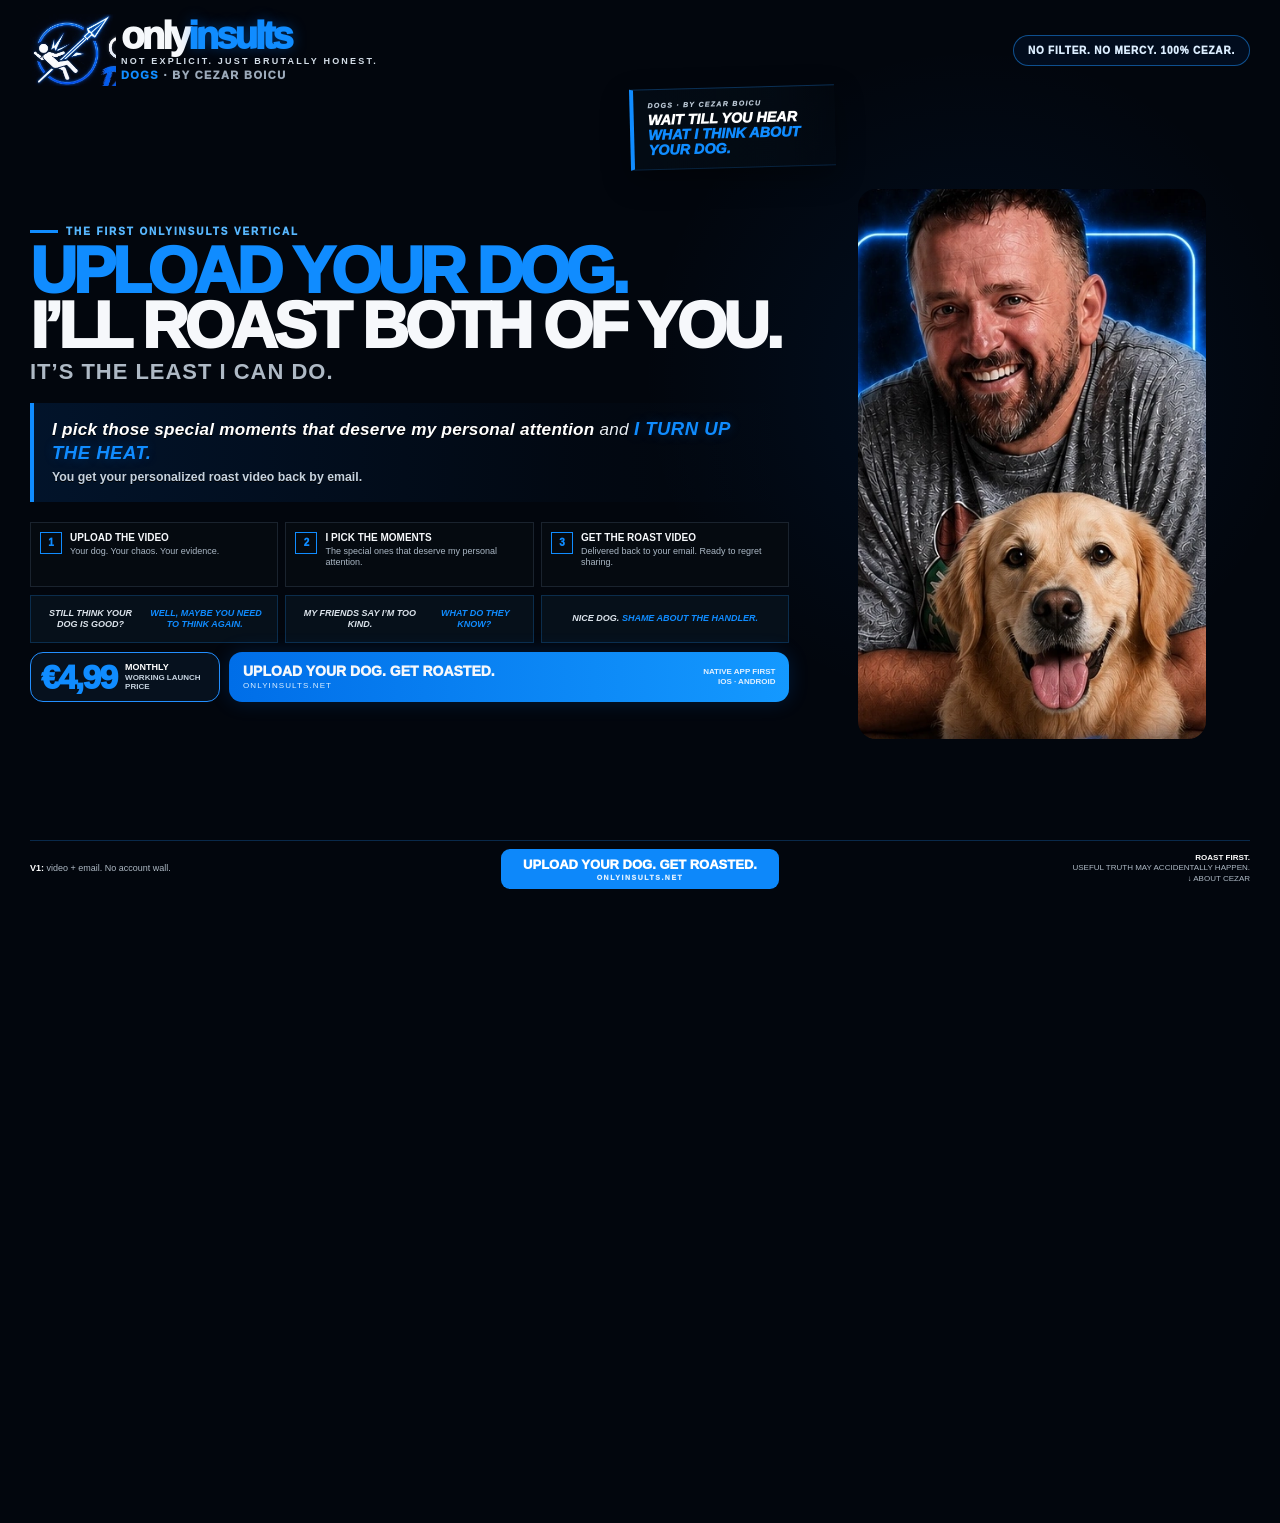
==== commit e35e0bab: "asd" ====
--- a/index.html
+++ b/index.html
@@ -24,6 +24,7 @@
 }
 .page{
   width:min(1540px,100%);
+  min-height:100svh;
   height:100svh;
   margin:auto;
   padding:12px 30px 10px;
@@ -92,7 +93,7 @@
 .hero{
   min-height:0;
   display:grid;
-  grid-template-columns:minmax(0,1.18fr) minmax(350px,.82fr);
+  grid-template-columns:minmax(0,1.27fr) minmax(330px,.73fr);
   gap:24px;
   align-items:center;
 }
@@ -124,14 +125,50 @@
   text-transform:uppercase;
 }
 h1 .blue{color:var(--blue)}
+h1 .least{
+  display:block;
+  margin-top:7px;
+  color:#aeb9c5;
+  font-size:.34em;
+  line-height:1.05;
+  letter-spacing:1px;
+  font-weight:900;
+  text-transform:uppercase;
+}
 .lead{
-  margin:11px 0 11px;
-  max-width:820px;
-  color:#c4ced9;
-  font-size:clamp(13px,1.04vw,17px);
-  line-height:1.32;
-}
-.lead strong{color:#fff}
+  margin:20px 0 20px;
+  max-width:860px;
+  padding:14px 18px 15px;
+  border-left:4px solid var(--blue);
+  background:linear-gradient(90deg,rgba(0,111,240,.13),rgba(0,111,240,.025) 72%,transparent);
+  color:#e7edf4;
+  font-family:Impact,"Arial Black",Arial,sans-serif;
+  font-size:clamp(16px,1.34vw,22px);
+  line-height:1.28;
+  letter-spacing:.25px;
+  font-style:italic;
+  text-transform:none;
+  text-shadow:0 1px 0 #000;
+}
+.lead strong{
+  color:var(--blue);
+  font-size:1.08em;
+  text-transform:uppercase;
+  letter-spacing:.5px;
+  text-shadow:0 0 12px rgba(0,126,255,.28);
+}
+.lead .setup{
+  color:#fff;
+  font-weight:900;
+}
+.lead .delivery{
+  color:#c5d2df;
+  font-family:Inter,Arial,Helvetica,sans-serif;
+  font-style:normal;
+  font-size:.72em;
+  font-weight:700;
+  letter-spacing:0;
+}
 .steps{
   display:grid;
   grid-template-columns:repeat(3,1fr);
@@ -271,24 +308,31 @@
   width:auto;
   max-width:100%;
   height:auto;
-  max-height:min(65vh,585px);
+  max-height:min(62vh,550px);
   object-fit:contain;
   border-radius:18px;
   /* IMPORTANT: no extra glow/filter. This is the exact old-poster treatment. */
 }
 .quote{
   position:absolute;
-  right:0;
-  bottom:5%;
-  max-width:245px;
-  padding:10px 12px;
+  left:-42%;
+  top:-1%;
+  right:auto;
+  bottom:auto;
+  max-width:205px;
+  padding:12px 14px 11px;
   border-left:4px solid var(--blue);
-  background:rgba(2,7,13,.88);
+  border-top:1px solid rgba(31,145,255,.28);
+  border-bottom:1px solid rgba(31,145,255,.18);
+  background:linear-gradient(90deg,rgba(3,11,20,.97) 0%,rgba(3,11,20,.88) 70%,rgba(3,11,20,.18) 100%);
   color:#fff;
-  font-size:clamp(14px,1.15vw,19px);
-  line-height:1.03;
+  font-size:clamp(14px,1.12vw,19px);
+  line-height:1.04;
   font-weight:1000;
-  text-transform:uppercase;
+  font-style:italic;
+  text-transform:uppercase;
+  transform:rotate(-1.5deg);
+  box-shadow:0 10px 28px rgba(0,0,0,.34);
 }
 .quote span{color:var(--blue)}
 .quote small{
@@ -339,15 +383,95 @@
 }
 .footer-right b{display:block;color:#fff}
 
+
+.about{
+  width:min(1320px,calc(100% - 40px));
+  margin:0 auto;
+  padding:62px 0 72px;
+  border-top:1px solid var(--line);
+}
+.about-grid{
+  display:grid;
+  grid-template-columns:minmax(0,.72fr) minmax(0,1.28fr);
+  gap:46px;
+  align-items:start;
+}
+.about-kicker{
+  color:var(--blue);
+  font-size:11px;
+  font-weight:950;
+  letter-spacing:2px;
+  text-transform:uppercase;
+  margin-bottom:10px;
+}
+.about h2{
+  margin:0;
+  max-width:520px;
+  font-size:clamp(44px,5vw,76px);
+  line-height:.88;
+  letter-spacing:-3px;
+  text-transform:uppercase;
+}
+.about h2 span{color:var(--blue)}
+.about-intro{
+  margin:16px 0 0;
+  max-width:520px;
+  color:#aeb9c5;
+  font-size:14px;
+  line-height:1.5;
+}
+.about-copy{
+  border-left:3px solid var(--blue);
+  padding-left:24px;
+}
+.about-copy p{
+  margin:0 0 16px;
+  color:#cbd4de;
+  font-size:16px;
+  line-height:1.58;
+}
+.about-copy strong{color:#fff}
+.about-punch{
+  margin-top:22px;
+  display:grid;
+  grid-template-columns:1fr 1fr;
+  gap:10px;
+}
+.nasty{
+  min-height:90px;
+  display:flex;
+  align-items:center;
+  padding:14px 16px;
+  border:1px solid rgba(31,145,255,.25);
+  background:#06101a;
+  color:#e7edf4;
+  font-size:14px;
+  line-height:1.3;
+  font-weight:900;
+  font-style:italic;
+  text-transform:uppercase;
+}
+.nasty span{color:var(--blue)}
+@media (max-width:900px){
+  .about{width:calc(100% - 28px);padding:42px 0 54px}
+  .about-grid{grid-template-columns:1fr;gap:24px}
+  .about-copy{padding-left:16px}
+}
+@media (max-width:560px){
+  .about h2{font-size:46px}
+  .about-copy p{font-size:14px}
+  .about-punch{grid-template-columns:1fr}
+}
+
 @media (min-width:1000px) and (min-height:650px){
-  html,body{height:100%;overflow:hidden}
+  html,body{height:100%;overflow-x:hidden}
 }
 @media (max-height:760px) and (min-width:1000px){
   .page{grid-template-rows:66px minmax(0,1fr) 44px;padding-top:7px;padding-bottom:7px}
   .logo{width:74px;height:62px}
   .wordmark{font-size:38px}
   h1{font-size:56px}
-  .lead{font-size:12px;margin:7px 0}
+  .lead{font-size:15px;margin:12px 0;padding:10px 14px 11px}
   .step{min-height:55px;padding-top:7px;padding-bottom:7px}
   .roast{min-height:42px}
   .poster-portrait{max-height:68vh}
@@ -374,7 +498,7 @@
   .tag{display:none}
   h1{font-size:44px}
   .visual{min-height:455px}
-  .quote{right:0;bottom:0;max-width:58%;font-size:13px}
+  .quote{left:0;top:-8px;right:auto;bottom:auto;max-width:50%;font-size:13px;transform:rotate(-1deg)}
 }
 </style>
 </head>
@@ -395,23 +519,20 @@
   <section class="hero">
     <div class="copy">
       <div class="kicker">The first OnlyInsults vertical</div>
-      <h1><span class="blue">Upload your dog.</span><br>I roast both of you.</h1>
-
-      <p class="lead">
-        Send a short dog video and your email. <strong>I pick the moments that deserve it and turn them into a personalized roast video.</strong>
-        You get the finished video back by email.
-      </p>
+      <h1><span class="blue">Upload your dog.</span><br>I’ll roast both of you.<span class="least">It’s the least I can do.</span></h1>
+
+      <p class="lead"><span class="setup">I pick those special moments that deserve my personal attention</span> and <strong>I turn up the heat.</strong><br><span class="delivery">You get your personalized roast video back by email.</span></p>
 
       <div class="steps">
-        <div class="step"><div class="num">1</div><b>Upload the video</b><span>Your dog. Your chaos. No account wall in V1.</span></div>
-        <div class="step"><div class="num">2</div><b>I watch & roast</b><span>The dog. The handler. Whoever earned it.</span></div>
-        <div class="step"><div class="num">3</div><b>Get the roast video</b><span>Delivered back to your email. Ready to share.</span></div>
+        <div class="step"><div class="num">1</div><b>Upload the video</b><span>Your dog. Your chaos. Your evidence.</span></div>
+        <div class="step"><div class="num">2</div><b>I pick the moments</b><span>The special ones that deserve my personal attention.</span></div>
+        <div class="step"><div class="num">3</div><b>Get the roast video</b><span>Delivered back to your email. Ready to regret sharing.</span></div>
       </div>
 
       <div class="roasts">
+        <div class="roast">Still think your dog is good? <b>&nbsp;Well, maybe you need to think again.</b></div>
+        <div class="roast">My friends say I’m too kind. <b>&nbsp;What do they know?</b></div>
         <div class="roast">Nice dog. <b>&nbsp;Shame about the handler.</b></div>
-        <div class="roast">Your recall? <b>&nbsp;More like ignore-all.</b></div>
-        <div class="roast">Still think your dog is good? <b>&nbsp;Prove it.</b></div>
       </div>
 
       <div class="offer">
@@ -438,8 +559,34 @@
   <footer>
     <div class="footer-left"><b>V1:</b> video + email. No account wall.</div>
     <div class="footer-cta">Upload your dog. Get roasted.<small>ONLYINSULTS.NET</small></div>
-    <div class="footer-right"><b>Roast first.</b>Useful truth may accidentally happen.</div>
+    <div class="footer-right"><b>Roast first.</b>Useful truth may accidentally happen.<br>↓ About Cezar</div>
   </footer>
 </main>
+
+<section class="about" id="about">
+  <div class="about-grid">
+    <div>
+      <div class="about-kicker">About me</div>
+      <h2>I train dogs.<br><span>Diplomacy, not so much.</span></h2>
+      <p class="about-intro">The short version: I’ve spent enough time around dogs and handlers to know that the dog is very often not the funniest part of the problem.</p>
+    </div>
+
+    <div class="about-copy">
+      <p><strong>I’m Cezar.</strong> I take dog training seriously: timing, control, pressure, reward, handler mechanics, working dogs, bite work — the boring technical stuff that decides whether something actually works or merely looks impressive for eight seconds on social media.</p>
+
+      <p>That also means I notice the little things. The command you repeated five times. The reward you gave at exactly the wrong moment. The dog that apparently has “selective hearing” but somehow hears a cheese wrapper from three rooms away. And, unfortunately for you, I tend to notice what the handler did two seconds before the dog became “the problem”.</p>
+
+      <p>Most trainers are diplomatic with their clients. <strong>I seem to have misplaced that particular professional skill.</strong> OnlyInsults is what happens when the technical eye stays switched on but the polite filter gets switched off.</p>
+
+      <p>So no, this isn’t an online dog-training course. <strong>You come here for the roast.</strong> If the joke happens to expose something painfully accurate about your dog — or about you — consider that an unfortunate side effect.</p>
+
+      <div class="about-punch">
+        <div class="nasty">“Still think your dog is good? <span>&nbsp;Well, maybe you need to think again.</span>”</div>
+        <div class="nasty">“My friends say I’m too kind. <span>&nbsp;What do they know?</span>”</div>
+      </div>
+    </div>
+  </div>
+</section>
+
 </body>
 </html>
